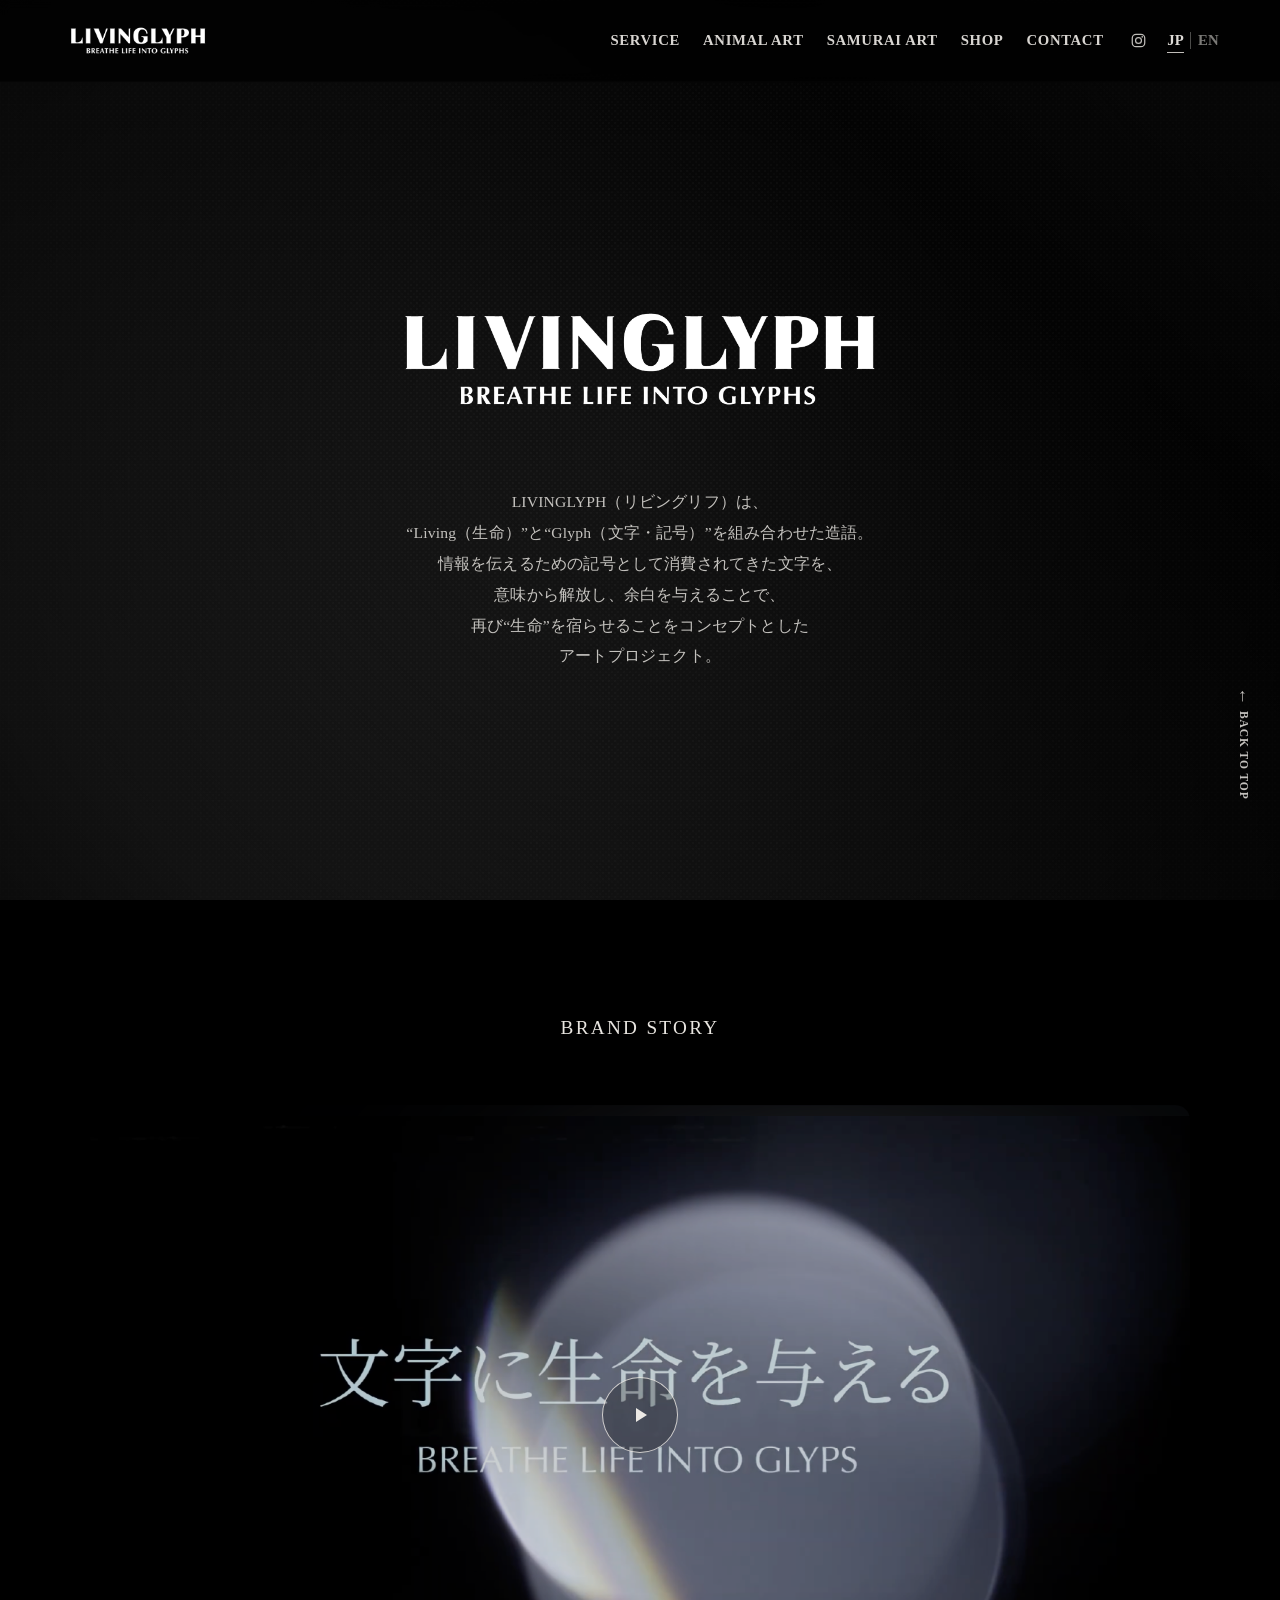
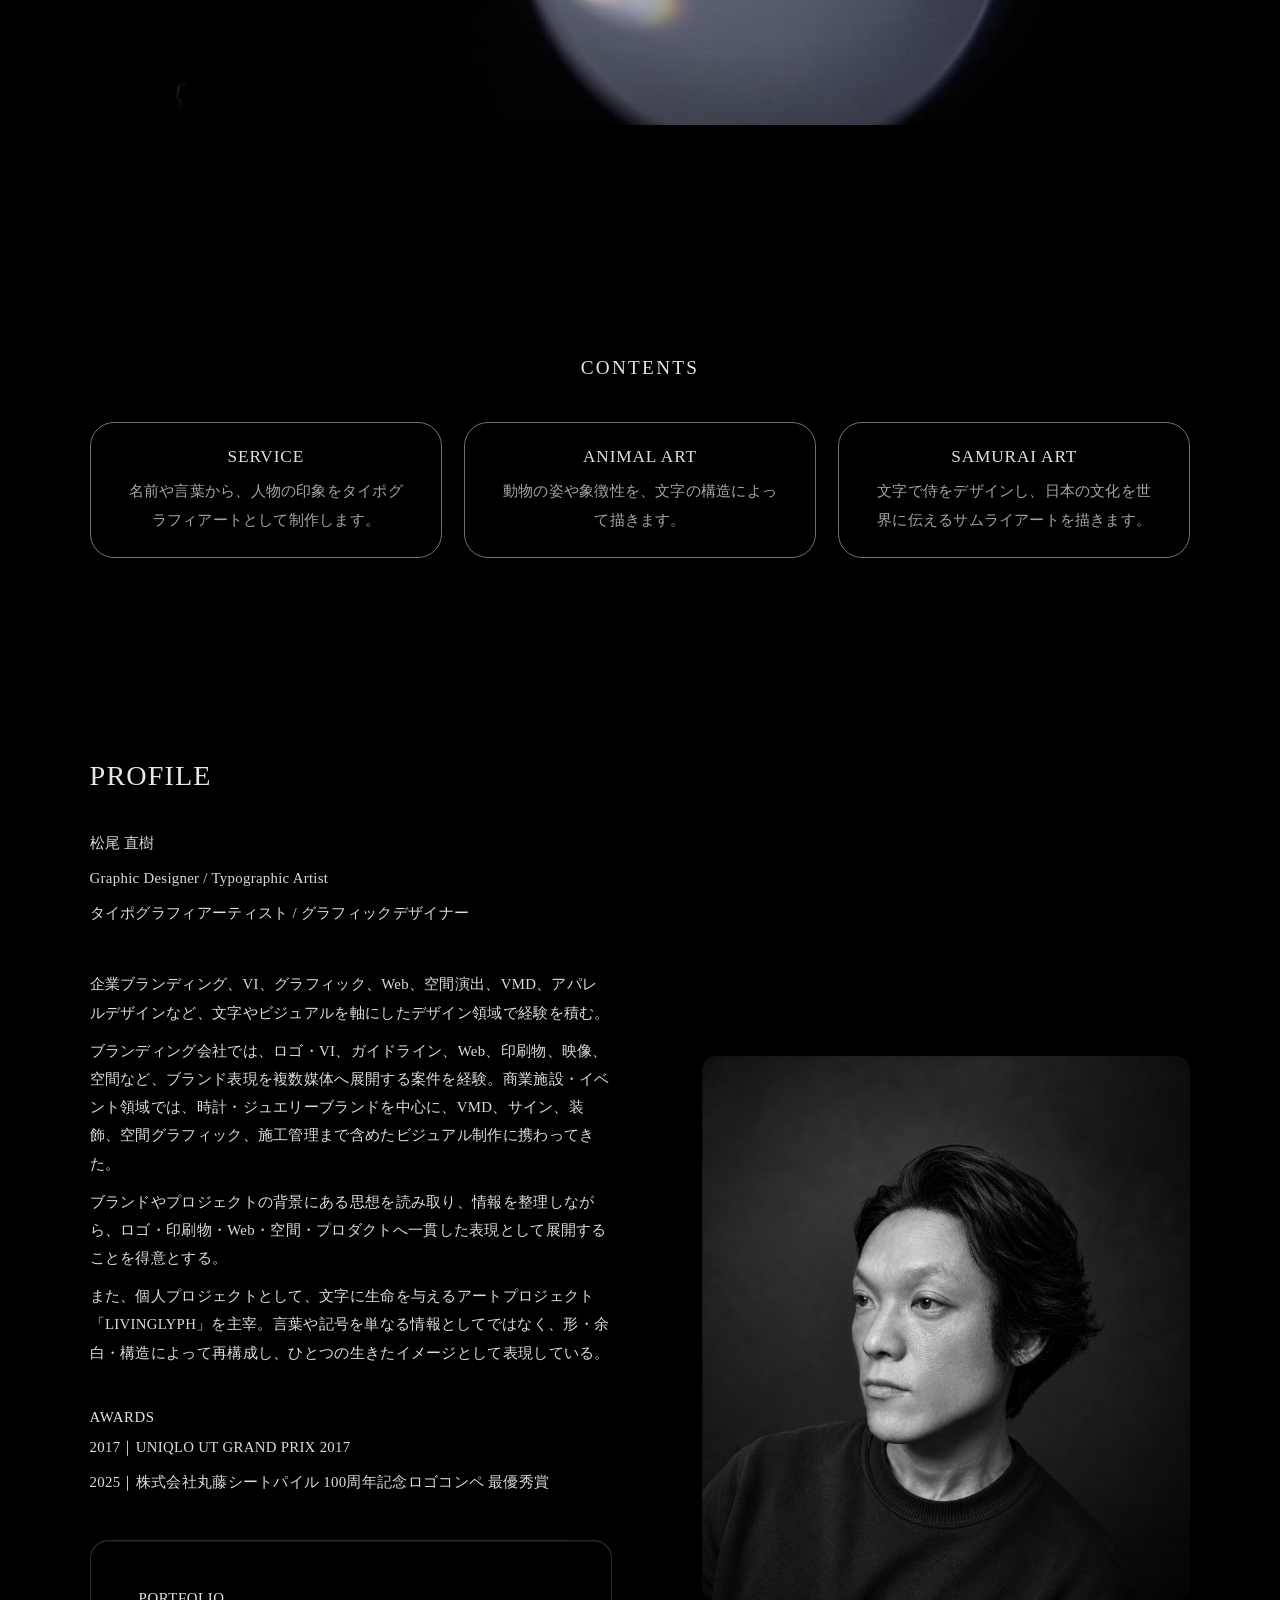
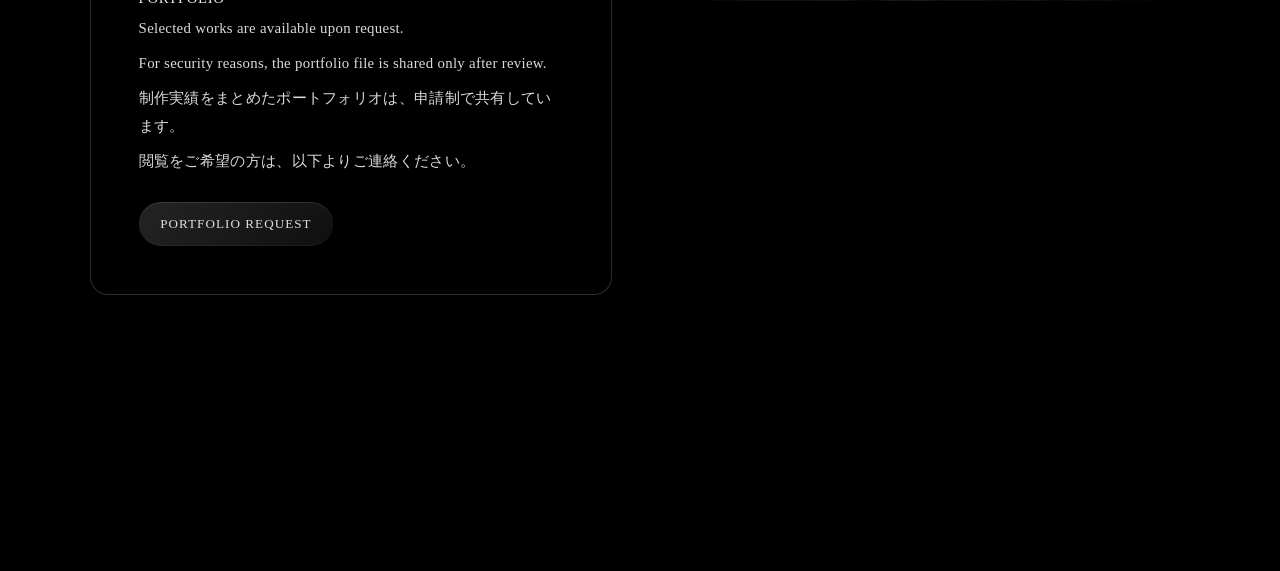
==== index.html @ a87cb182 "Align top contents button styling" ====
<!doctype html>
<html lang="ja">
  <head>
    <meta charset="utf-8" />
    <meta name="viewport" content="width=device-width, initial-scale=1" />
    <meta
      name="description"
      content="LIVINGLYPHは、文字に再び生命を宿らせることをコンセプトにしたアートプロジェクトです。"
    />
    <link rel="canonical" href="https://www.livinglyph.com/" />
    <meta property="og:site_name" content="LIVINGLYPH" />
    <meta property="og:title" content="LIVINGLYPH" />
    <meta
      property="og:description"
      content="文字に生命を宿すアートプロジェクト、LIVINGLYPHの公式サイト。"
    />
    <meta property="og:type" content="website" />
    <meta property="og:url" content="https://www.livinglyph.com/" />
    <meta property="og:image" content="https://www.livinglyph.com/assets/images/livinglyph-logo.png" />
    <meta name="twitter:card" content="summary_large_image" />
    <title>LIVINGLYPH</title>
    <link rel="preconnect" href="https://fonts.googleapis.com" />
    <link rel="preconnect" href="https://fonts.gstatic.com" crossorigin />
    <link
      href="https://fonts.googleapis.com/css2?family=Cormorant+Garamond:wght@400;500;600&family=DM+Sans:wght@400;500;700;800&family=EB+Garamond:wght@400;500;600&display=swap"
      rel="stylesheet"
    />
    <link rel="preload" href="./assets/video/livinglyph.mp4" as="video" type="video/mp4" />
    <link rel="icon" href="assets/images/livinglyph-logo.png" type="image/png" />
    <link rel="stylesheet" href="assets/css/styles.css?v=20260529topbuttons2" />
  </head>
  <body class="home-page top-page">
    <div class="site-noise" aria-hidden="true"></div>

    <header class="site-header" data-header>
      <a class="header-logo" href="#top" aria-label="LIVINGLYPH top">
        <img src="assets/images/livinglyph-logo.png" alt="LIVINGLYPH" />
      </a>
      <button
        class="menu-toggle"
        type="button"
        aria-label="Open navigation menu"
        aria-controls="site-nav"
        aria-expanded="false"
        data-menu-toggle
      >
        <span class="menu-line" aria-hidden="true"></span>
        <span class="menu-line" aria-hidden="true"></span>
        <span class="menu-close-text" aria-hidden="true">CLOSE</span>
      </button>
      <nav class="site-nav" id="site-nav" aria-label="Primary navigation" data-site-nav>
        <a href="/service/">
          <span class="nav-title" data-i18n="navWorks">SERVICE</span>
          <span class="nav-caption" data-i18n="navWorksCaption">サービス</span>
        </a>
        <a href="/animal-art">
          <span class="nav-title" data-i18n="navAnimal">ANIMAL ART</span>
          <span class="nav-caption" data-i18n="navAnimalCaption">動物アート</span>
        </a>
        <a href="/samurai-art">
          <span class="nav-title" data-i18n="navSamurai">SAMURAI ART</span>
          <span class="nav-caption" data-i18n="navSamuraiCaption">侍アート</span>
        </a>
        <a href="https://livinglyph.official.ec/" target="_blank" rel="noopener noreferrer" data-menu-symbol="arrow">
          <span class="nav-title" data-i18n="navShop">SHOP</span>
          <span class="nav-caption" data-i18n="navShopCaption">オンラインストア</span>
        </a>
        <a href="contact/">
          <span class="nav-title" data-i18n="navContact">CONTACT</span>
          <span class="nav-caption" data-i18n="navContactCaption">お問い合わせ</span>
        </a>
        <div class="mobile-menu-footer">
          <a
            class="instagram-link"
            href="https://www.instagram.com/livinglyph.art"
            target="_blank"
            rel="noopener noreferrer"
            aria-label="Instagram"
          >
            <img class="instagram-icon" src="assets/icons/instagram.svg" alt="" aria-hidden="true" />
          </a>
          <div class="menu-language" aria-label="Language selector">
            <button class="is-current" type="button" aria-pressed="true" data-lang-option="ja">JP</button>
            <span class="language-separator" aria-hidden="true"></span>
            <button type="button" aria-pressed="false" data-lang-option="en">EN</button>
          </div>
        </div>
      </nav>
    </header>

    <div class="top-fixed-bg" aria-hidden="true">
      <video class="top-fixed-bg-video" autoplay muted loop playsinline preload="auto" data-hero-video>
        <source src="./assets/video/livinglyph.mp4" type="video/mp4" />
      </video>
      <div class="top-fixed-bg-overlay"></div>
    </div>

    <main id="top">
      <div class="top-story-scene">
        <section class="opening top-brand-hero" aria-label="LIVINGLYPH brand concept">
          <div class="story-intro top-brand-hero__inner reveal">
            <img class="top-brand-logo" src="assets/images/livinglyph-logo.png" alt="LIVINGLYPH" />
            <p data-i18n-html="storyIntro">
              LIVINGLYPH（リビングリフ）は、<br />
              “Living（生命）”と“Glyph（文字・記号）”を組み合わせた造語。<br />
              情報を伝えるための記号として消費されてきた文字を、<br />
              意味から解放し、余白を与えることで、<br />
              再び“生命”を宿らせることをコンセプトとした<br />
              アートプロジェクト。
            </p>
          </div>
          <h1 class="sr-only">LIVINGLYPH</h1>
        </section>

        <section class="brand-story" id="brand-story">
          <h2 class="brand-story-heading reveal">BRAND STORY</h2>
          <a
            class="brand-story-link reveal delay-1"
            href="https://youtu.be/7xU5bny5P4A?si=e6SElSvP94b4GXyd"
            target="_blank"
            rel="noopener noreferrer"
            aria-label="BRAND STORYをYouTubeで見る"
          >
            <img class="brand-story-thumb" src="assets/images/promotion@2x.png" alt="LIVINGLYPH brand story thumbnail" loading="lazy" />
            <span class="brand-story-play" aria-hidden="true">
              <span class="brand-story-play-icon"></span>
            </span>
          </a>
        </section>
      </div>

      <section class="top-actions" aria-labelledby="top-actions-title">
        <div class="top-actions__inner reveal">
          <div class="top-actions__heading">
            <h2 id="top-actions-title">CONTENTS</h2>
          </div>
          <div class="top-actions__grid">
            <a class="top-actions__card" href="/service/">
              <h3>SERVICE</h3>
              <p>名前や言葉から、人物の印象をタイポグラフィアートとして制作します。</p>
            </a>
            <a class="top-actions__card" href="/animal-art/">
              <h3>ANIMAL ART</h3>
              <p>動物の姿や象徴性を、文字の構造によって描きます。</p>
            </a>
            <a class="top-actions__card" href="/samurai-art/">
              <h3>SAMURAI ART</h3>
              <p>文字で侍をデザインし、日本の文化を世界に伝えるサムライアートを描きます。</p>
            </a>
          </div>
        </div>
      </section>

      <section class="profile-section" aria-labelledby="profile-title">
        <div class="profile-inner reveal">
          <div class="profile-copy">
            <h2 id="profile-title">PROFILE</h2>
            <div class="profile-name">
              <p>松尾 直樹</p>
              <p>Graphic Designer / Typographic Artist</p>
              <p>タイポグラフィアーティスト / グラフィックデザイナー</p>
            </div>
            <div class="profile-body">
              <p>企業ブランディング、VI、グラフィック、Web、空間演出、VMD、アパレルデザインなど、文字やビジュアルを軸にしたデザイン領域で経験を積む。</p>
              <p>ブランディング会社では、ロゴ・VI、ガイドライン、Web、印刷物、映像、空間など、ブランド表現を複数媒体へ展開する案件を経験。商業施設・イベント領域では、時計・ジュエリーブランドを中心に、VMD、サイン、装飾、空間グラフィック、施工管理まで含めたビジュアル制作に携わってきた。</p>
              <p>ブランドやプロジェクトの背景にある思想を読み取り、情報を整理しながら、ロゴ・印刷物・Web・空間・プロダクトへ一貫した表現として展開することを得意とする。</p>
              <p>また、個人プロジェクトとして、文字に生命を与えるアートプロジェクト「LIVINGLYPH」を主宰。言葉や記号を単なる情報としてではなく、形・余白・構造によって再構成し、ひとつの生きたイメージとして表現している。</p>
            </div>
            <div class="profile-awards">
              <h3>AWARDS</h3>
              <p>2017｜UNIQLO UT GRAND PRIX 2017</p>
              <p>2025｜株式会社丸藤シートパイル 100周年記念ロゴコンペ 最優秀賞</p>
            </div>
            <div class="profile-portfolio">
              <h3>PORTFOLIO</h3>
              <p>Selected works are available upon request.</p>
              <p>For security reasons, the portfolio file is shared only after review.</p>
              <p>制作実績をまとめたポートフォリオは、申請制で共有しています。</p>
              <p>閲覧をご希望の方は、以下よりご連絡ください。</p>
              <a class="profile-portfolio-button" href="/contact/">PORTFOLIO REQUEST</a>
            </div>
          </div>
          <figure class="profile-portrait profile-image-wrap">
            <img src="assets/images/profile@2x.png" alt="松尾直樹プロフィール写真" loading="lazy" />
          </figure>
        </div>
      </section>

    </main>

    <footer class="site-footer reveal">
      <p data-i18n="footerCopy">© 2026 LIVINGLYPH. All Rights Reserved.</p>
    </footer>

    <script src="assets/js/app.js?v=20260529topvideo2" defer></script>
  </body>
</html>
---- assets/css/styles.css ----
:root {
  --black: #000;
  --white: #f6f3ee;
  --soft: rgba(246, 243, 238, 0.72);
  --muted: rgba(246, 243, 238, 0.48);
  --faint: rgba(246, 243, 238, 0.12);
  --glass-bg: rgba(246, 243, 238, 0.1);
  --glass-bg-hover: rgba(246, 243, 238, 0.16);
  --process-label-width: 17.4rem;
  --ease: cubic-bezier(0.19, 1, 0.22, 1);
  --a1-mincho: "A1明朝 M JIS2004 AP", "A1明朝 R JIS2004 AP", "A1明朝", "秀英明朝 L JIS2004",
    "Hiragino Mincho ProN", "Yu Mincho", "YuMincho", serif;
  --sans: var(--a1-mincho);
  --serif: var(--a1-mincho);
  --latin-serif: var(--a1-mincho);
}

* {
  box-sizing: border-box;
}

html {
  background: var(--black);
  color: var(--white);
  overflow-x: hidden;
  scroll-behavior: smooth;
}

body {
  position: relative;
  isolation: isolate;
  min-width: 320px;
  margin: 0;
  overflow-x: hidden;
  background: var(--black);
  color: var(--white);
  font-family: var(--sans);
  letter-spacing: 0;
  text-rendering: optimizeLegibility;
  -webkit-font-smoothing: antialiased;
}

body::before {
  position: fixed;
  inset: 0;
  z-index: 0;
  pointer-events: none;
  content: "";
  opacity: 1;
  background:
    linear-gradient(
      45deg,
      #000000,
      #141414,
      #3a3a3a,
      #080808,
      #444444,
      #1a1a1a,
      #000000
    );
  background-size: 400% 400%;
  animation: livinglyphGradientShift 12s ease infinite;
}

body:has(.works-page)::before {
  opacity: 0.9;
}

@media (max-width: 768px) {
  body::before {
    opacity: 0.95;
  }

  body:has(.works-page)::before {
    opacity: 0.8;
  }
}

body.is-menu-open {
  overflow: hidden;
}

img {
  display: block;
  max-width: 100%;
}

a {
  color: inherit;
  text-decoration: none;
}

.sr-only {
  position: absolute;
  width: 1px;
  height: 1px;
  padding: 0;
  overflow: hidden;
  clip: rect(0, 0, 0, 0);
  white-space: nowrap;
  border: 0;
}

#brand-story,
#process,
#gallery {
  scroll-margin-top: 6.5rem;
}

::selection {
  background: rgba(255, 255, 255, 0.18);
}

.site-noise {
  position: fixed;
  inset: 0;
  z-index: 30;
  pointer-events: none;
  opacity: 0.005;
  background-image:
    linear-gradient(rgba(255, 255, 255, 0.006) 1px, transparent 1px),
    linear-gradient(90deg, rgba(255, 255, 255, 0.005) 1px, transparent 1px);
  background-size: 8px 8px;
  mix-blend-mode: screen;
}

main,
.site-header,
.site-footer,
.subpage-main,
.works-page,
.animal-art-page,
.samurai-page {
  position: relative;
  z-index: 1;
}

body:has(.works-page) .site-noise,
body:has(.contact-section) .site-noise,
body:has(.policy-section) .site-noise,
body:has(.samurai-page) .site-noise {
  opacity: 0;
}

body:has(.animal-art-page) .site-noise {
  opacity: 0.006;
}

body:has(.animal-art-page) .site-header {
  border-bottom: 0;
  box-shadow: none;
}

.site-header {
  position: fixed;
  top: 0;
  left: 0;
  right: 0;
  z-index: 50;
  display: grid;
  grid-template-columns: minmax(9rem, 14rem) 1fr;
  align-items: center;
  gap: 2rem;
  min-height: clamp(4.8rem, 6vw, 6.2rem);
  padding: 1.1rem clamp(1.4rem, 4.8vw, 5.2rem);
  background: rgba(0, 0, 0, 0.74);
  border-bottom: 1px solid rgba(255, 255, 255, 0.012);
  -webkit-backdrop-filter: blur(6px);
  backdrop-filter: blur(6px);
  transition:
    min-height 440ms var(--ease),
    background-color 440ms var(--ease);
}

.site-header.is-scrolled {
  min-height: 4.25rem;
  background: rgba(0, 0, 0, 0.88);
}

.header-logo {
  width: clamp(7.5rem, 12vw, 12rem);
}

.header-logo img {
  width: 100%;
  height: auto;
}

.site-nav {
  display: flex;
  flex-wrap: wrap;
  align-items: center;
  justify-content: flex-end;
  gap: clamp(0.85rem, 1.8vw, 2.4rem);
  color: rgba(246, 243, 238, 0.88);
  font-size: clamp(0.68rem, 1.15vw, 0.93rem);
  font-weight: 700;
  letter-spacing: 0.045em;
  line-height: 1;
}

.site-nav a {
  position: relative;
  display: inline-flex;
  align-items: center;
  padding-block: 0.45rem;
}

.site-nav .instagram-link {
  justify-content: center;
  width: 1.42rem;
  height: 1.42rem;
  padding: 0;
  color: rgba(246, 243, 238, 0.72);
  opacity: 0.86;
  transform: translate3d(0, 0, 0);
  transition:
    color 360ms var(--ease),
    opacity 360ms var(--ease),
    transform 360ms var(--ease);
}

.site-nav .instagram-icon {
  width: 1.06rem;
  height: 1.06rem;
  opacity: 0.9;
}

.site-nav .instagram-link::after {
  display: none;
}

.site-nav .instagram-link:hover,
.site-nav .instagram-link:focus-visible {
  color: rgba(246, 243, 238, 0.96);
  opacity: 1;
  transform: translate3d(0, -1px, 0);
}

.mobile-menu-footer {
  display: inline-flex;
  align-items: center;
  gap: clamp(0.8rem, 1.4vw, 1.35rem);
}

.nav-caption {
  display: none;
}

.menu-language {
  display: inline-flex;
  align-items: center;
  gap: 0.42rem;
  color: rgba(246, 243, 238, 0.5);
  font-family: var(--sans);
  font-size: clamp(0.68rem, 1.15vw, 0.93rem);
  font-weight: 800;
  letter-spacing: 0.035em;
  line-height: 1;
}

.menu-language button {
  padding: 0;
  border: 0;
  background: transparent;
  color: inherit;
  font: inherit;
  cursor: pointer;
}

.menu-language .is-current {
  position: relative;
  color: rgba(246, 243, 238, 0.9);
}

.menu-language .is-current::after {
  position: absolute;
  left: 0;
  right: 0;
  bottom: -0.32rem;
  height: 1px;
  content: "";
  background: rgba(246, 243, 238, 0.78);
}

.language-separator {
  width: 1px;
  height: 1.1rem;
  background: rgba(246, 243, 238, 0.3);
}

.back-to-top {
  position: fixed;
  right: clamp(1rem, 2.2vw, 1.5rem);
  bottom: clamp(4.5rem, 8vw, 5.5rem);
  z-index: 40;
  display: inline-flex;
  flex-direction: column;
  align-items: center;
  gap: 0.42rem;
  padding: 0.78rem 0.46rem;
  border: none;
  background: transparent;
  box-shadow: none;
  color: rgba(246, 243, 238, 0.9);
  font-family: var(--sans);
  font-size: 0.72rem;
  font-weight: 700;
  line-height: 1;
  letter-spacing: 0.08em;
  cursor: pointer;
  opacity: 0.88;
  visibility: visible;
  pointer-events: auto;
  transition:
    opacity 240ms var(--ease),
    visibility 240ms var(--ease),
    background-color 240ms var(--ease),
    color 240ms var(--ease);
}

.back-to-top__arrow {
  font-size: 1.1rem;
  line-height: 1;
}

.back-to-top__text {
  writing-mode: vertical-rl;
}

.back-to-top:hover,
.back-to-top:focus-visible {
  background: transparent;
  color: #fff;
  opacity: 1;
  outline: 0;
}

body.is-scrolling .back-to-top,
body.is-menu-open .back-to-top {
  opacity: 0;
  visibility: hidden;
  pointer-events: none;
}

.site-nav a::after {
  position: absolute;
  left: 0;
  bottom: 0;
  width: 100%;
  height: 1px;
  content: "";
  background: currentColor;
  transform: scaleX(0);
  transform-origin: right;
  transition: transform 460ms var(--ease);
}

.site-nav a:hover::after,
.site-nav a:focus-visible::after {
  transform: scaleX(1);
  transform-origin: left;
}

.menu-toggle {
  display: none;
}

.opening {
  position: relative;
  display: grid;
  min-height: 100svh;
  place-items: center;
  overflow: hidden;
  isolation: isolate;
  padding: clamp(6.8rem, 10vw, 9rem) clamp(1.25rem, 4vw, 4rem) clamp(3rem, 6vw, 5rem);
  background: transparent;
}

.hero-video {
  position: absolute;
  inset: 0;
  z-index: -3;
  width: 100%;
  height: 100%;
  overflow: hidden;

  display: grid;
  place-items: center;

  background: transparent;
}

.hero-video video {
  width: 100%;
  height: 100%;

  object-fit: cover;
  object-position: center bottom;
  opacity: 0;

  display: block;
  transition: opacity 900ms var(--ease);
}

.hero-video.is-loaded video {
  opacity: 1;
}

.top-fixed-bg {
  position: fixed;
  inset: 0;
  z-index: 0;
  overflow: hidden;
  pointer-events: none;
  visibility: visible;
  opacity: 0.88;
  background: transparent;
  transition:
    opacity 450ms var(--ease),
    visibility 450ms var(--ease);
}

.top-fixed-bg-video {
  width: 100%;
  height: 100%;
  object-fit: cover;
  object-position: center bottom;
  opacity: 0;
  transition: opacity 900ms var(--ease);
}

.top-fixed-bg.is-loaded .top-fixed-bg-video {
  opacity: 0.24;
}

.top-fixed-bg-overlay {
  position: absolute;
  inset: 0;
  pointer-events: none;
  background-color: rgba(0, 0, 0, 0.34);
  background-image:
    radial-gradient(circle at center, rgba(0, 0, 0, 0.12), rgba(0, 0, 0, 0.82)),
    radial-gradient(rgba(255, 255, 255, 0.045) 20%, transparent 22%),
    radial-gradient(rgba(255, 255, 255, 0.032) 20%, transparent 22%);
  background-position:
    center,
    0 0,
    3px 3px;
  background-size:
    auto,
    6px 6px,
    6px 6px;
}

main#top {
  position: relative;
  z-index: 1;
}

.top-story-scene {
  position: relative;
  isolation: isolate;
  background: transparent;
}

.top-brand-hero,
.brand-story {
  position: relative;
  z-index: 2;
}

.top-brand-hero {
  background: transparent;
}

.top-brand-hero__inner {
  z-index: 2;
  text-align: center;
}

.top-brand-hero .top-brand-logo {
  width: clamp(26.25rem, 42vw, 47.5rem);
  max-width: 86vw;
}

.top-brand-hero__inner p {
  max-width: min(100%, 42.5rem);
  margin: 0 auto;
  text-align: center;
}

.brand-story {
  display: grid;
  gap: clamp(3rem, 5vw, 4.5rem);
  place-items: center;
  padding: clamp(5.8rem, 9vw, 8rem) clamp(1.4rem, 7vw, 7rem) clamp(6rem, 10vw, 8.75rem);
  background: transparent;
  text-align: center;
}

.brand-story-heading {
  margin: 0;
  color: rgba(246, 243, 238, 0.94);
  font-family: var(--latin-serif);
  font-size: clamp(1.05rem, 1.5vw, 1.32rem);
  font-weight: 500;
  line-height: 1.35;
  letter-spacing: 0.12em;
}

.brand-story-link {
  position: relative;
  display: block;
  width: min(100%, 70rem);
  margin-inline: auto;
  overflow: hidden;
  color: var(--white);
}

.brand-story-thumb {
  width: 100%;
  opacity: 0.82;
  transition:
    opacity 420ms var(--ease),
    transform 900ms var(--ease);
}

.brand-story-play {
  position: absolute;
  inset: 0;
  display: grid;
  place-items: center;
  align-content: center;
  gap: 1rem;
  pointer-events: none;
}

.brand-story-play-icon {
  position: relative;
  display: grid;
  width: clamp(3.8rem, 6vw, 4.8rem);
  aspect-ratio: 1;
  place-items: center;
  border: 1px solid rgba(246, 243, 238, 0.78);
  border-radius: 50%;
  background: rgba(0, 0, 0, 0.24);
  transition:
    border-color 360ms var(--ease),
    background-color 360ms var(--ease),
    transform 360ms var(--ease);
}

.brand-story-play-icon::before {
  width: 0;
  height: 0;
  margin-left: 0.22rem;
  border-top: 0.48rem solid transparent;
  border-bottom: 0.48rem solid transparent;
  border-left: 0.72rem solid rgba(246, 243, 238, 0.94);
  content: "";
}

.brand-story-link:hover,
.brand-story-link:focus-visible {
  outline: 0;
}

.brand-story-link:hover .brand-story-thumb,
.brand-story-link:focus-visible .brand-story-thumb {
  opacity: 0.95;
  transform: scale(1.012);
}

.brand-story-link:hover .brand-story-play-icon,
.brand-story-link:focus-visible .brand-story-play-icon {
  border-color: rgba(246, 243, 238, 0.95);
  background: rgba(255, 255, 255, 0.08);
  transform: scale(1.04);
}

.top-actions,
.brand-story {
  position: relative;
  z-index: 1;
  background: transparent;
}

.site-footer {
  position: relative;
  z-index: 2;
  background: transparent;
  -webkit-backdrop-filter: none;
  backdrop-filter: none;
}

.profile-section {
  position: relative;
  z-index: 2;
  background: transparent;
}

.story-intro {
  position: relative;
  z-index: 1;
  display: grid;
  justify-items: center;
  gap: clamp(2rem, 3.8vw, 3rem);
  width: min(100%, 43rem);
  overflow-wrap: anywhere;
}

.story-intro img {
  justify-self: center;
  width: min(36vw, 20rem);
}

.story-intro p {
  max-width: min(100%, 40rem);
  margin: 0;
  color: rgba(246, 243, 238, 0.78);
  font-family: var(--serif);
  font-size: clamp(0.95rem, 1.22vw, 1.12rem);
  font-weight: 500;
  line-height: 1.98;
  letter-spacing: 0.012em;
}

.top-actions {
  position: relative;
  overflow: hidden;
  padding: clamp(4.8rem, 8vw, 7.2rem) clamp(1.4rem, 7vw, 7rem);
  background: transparent;
}

.top-actions__inner {
  display: grid;
  gap: clamp(1.8rem, 3.2vw, 2.6rem);
  width: min(100%, 72rem);
  margin-inline: auto;
}

.top-actions__heading {
  display: grid;
  gap: clamp(1.5rem, 2.6vw, 2.2rem);
  width: min(100%, 50rem);
  margin-inline: auto;
  text-align: center;
}

.top-actions__heading h2 {
  margin: 0;
  color: rgba(246, 243, 238, 0.94);
  font-family: var(--latin-serif);
  font-size: clamp(1.05rem, 1.5vw, 1.32rem);
  font-weight: 500;
  line-height: 1.35;
  letter-spacing: 0.12em;
}

.top-actions__grid {
  display: grid;
  grid-template-columns: repeat(3, minmax(0, 1fr));
  gap: clamp(1rem, 1.7vw, 1.5rem);
}

.top-actions__card {
  display: grid;
  min-height: clamp(6.6rem, 8vw, 8rem);
  place-items: center;
  gap: 0.58rem;
  padding: clamp(1.15rem, 1.7vw, 1.55rem) clamp(1.5rem, 2.6vw, 2.25rem);
  border: 1px solid rgba(246, 243, 238, 0.46);
  border-radius: 1.5rem;
  background: transparent;
  box-shadow: none;
  color: inherit;
  text-align: center;
  -webkit-backdrop-filter: none;
  backdrop-filter: none;
  transition:
    background-color 360ms var(--ease),
    border-color 360ms var(--ease),
    color 360ms var(--ease),
    opacity 360ms var(--ease);
}

.top-actions__card:hover,
.top-actions__card:focus-visible {
  border-color: rgba(246, 243, 238, 0.75);
  background: rgba(255, 255, 255, 0.045);
  opacity: 1;
  outline: 0;
}

.top-actions__card h3 {
  margin: 0;
  color: rgba(246, 243, 238, 0.92);
  font-family: var(--latin-serif);
  font-size: clamp(1.08rem, 1.35vw, 1.24rem);
  font-weight: 500;
  line-height: 1.35;
  letter-spacing: 0.05em;
}

.top-actions__card p {
  max-width: 26rem;
  margin: 0;
  color: rgba(246, 243, 238, 0.68);
  font-family: var(--serif);
  font-size: clamp(0.92rem, 1.08vw, 1rem);
  font-weight: 500;
  line-height: 1.95;
  letter-spacing: 0.015em;
}

.manifesto {
  position: relative;
  display: grid;
  justify-items: center;
  overflow: hidden;
  padding: clamp(4.8rem, 8.2vw, 7.4rem) clamp(1.4rem, 7vw, 7rem) clamp(4.6rem, 7.8vw, 7rem);
  background: transparent;
  -webkit-backdrop-filter: none;
  backdrop-filter: none;
  text-align: left;
}

.manifesto::before,
.process::before,
.gallery::before {
  position: absolute;
  inset: 0;
  z-index: -1;
  content: "";
  background:
    linear-gradient(rgba(255, 255, 255, 0.004) 1px, transparent 1px),
    linear-gradient(90deg, rgba(255, 255, 255, 0.004) 1px, transparent 1px);
  background-size: 10px 10px;
}

.site-footer::before {
  position: absolute;
  inset: 0;
  z-index: -1;
  content: "";
  background: transparent;
}

.manifesto-body {
  position: relative;
  z-index: 1;
  display: grid;
  grid-template-columns: minmax(0, 1fr) minmax(13rem, 0.52fr);
  align-items: center;
  gap: clamp(3rem, 8vw, 8.2rem);
  width: min(100%, 64rem);
}

.manifesto-copy {
  display: grid;
  justify-items: start;
  gap: clamp(0.56rem, 0.9vw, 0.82rem);
  width: min(100%, 39rem);
  color: rgba(246, 243, 238, 0.84);
  font-family: var(--serif);
  font-size: clamp(0.92rem, 1.1vw, 1.03rem);
  font-weight: 500;
  line-height: 1.86;
  letter-spacing: 0.01em;
  overflow-wrap: anywhere;
}

.manifesto-heading {
  display: grid;
  justify-items: start;
  gap: clamp(0.42rem, 0.8vw, 0.7rem);
  margin-bottom: clamp(1.2rem, 2.2vw, 2rem);
}

.manifesto-heading h2 {
  margin: 0;
  color: rgba(246, 243, 238, 0.94);
  font-family: var(--serif);
  font-size: clamp(2.1rem, 3.4vw, 3.4rem);
  font-weight: 400;
  line-height: 1.2;
}

.manifesto-heading p {
  margin: 0;
  color: rgba(246, 243, 238, 0.86);
  font-family: var(--latin-serif);
  font-size: clamp(0.96rem, 1.32vw, 1.2rem);
  font-weight: 300;
  line-height: 1.2;
  letter-spacing: 0.045em;
}

.manifesto-copy p {
  margin: 0;
}

.manifesto-visual {
  display: grid;
  justify-self: center;
  width: min(27vw, 18.5rem);
  min-width: 13.5rem;
  margin: 0;
  overflow: hidden;
  transition:
    opacity 1050ms var(--ease),
    transform 1050ms var(--ease);
  will-change: opacity, transform;
}

.manifesto-visual.reveal {
  opacity: 1;
  transform: translate3d(0, 1.4rem, 0);
}

.manifesto-visual.reveal.is-visible {
  opacity: 1;
  transform: translate3d(0, 0, 0);
  will-change: auto;
}

.manifesto-visual img {
  display: block;
  width: auto;
  max-width: 100%;
  height: auto;
  max-height: min(78svh, 52rem);
  object-fit: contain;
  opacity: 0.9;
  transform: scale(1.08);
  transform-origin: 50% 50%;
  transition: transform 1600ms var(--ease);
}

.manifesto-visual.reveal.is-visible img {
  transform: scale(1);
}

.profile-section {
  position: relative;
  overflow: hidden;
  padding: clamp(5rem, 8vw, 7.6rem) clamp(1.4rem, 7vw, 7rem) clamp(5.4rem, 8.6vw, 8rem);
  background: transparent;
}

.profile-inner {
  display: grid;
  grid-template-columns: minmax(0, 0.92fr) minmax(18rem, 0.86fr);
  gap: clamp(3rem, 7vw, 7.2rem);
  align-items: center;
  width: min(100%, 74rem);
  margin-inline: auto;
}

.profile-copy {
  color: rgba(246, 243, 238, 0.9);
  font-family: var(--serif);
}

.profile-copy h2 {
  margin: 0 0 clamp(1.8rem, 3vw, 2.6rem);
  color: rgba(246, 243, 238, 0.95);
  font-family: var(--latin-serif);
  font-size: clamp(1.45rem, 2.2vw, 2rem);
  font-weight: 500;
  line-height: 1;
  letter-spacing: 0.04em;
}

.profile-name,
.profile-body,
.profile-awards,
.profile-portfolio {
  display: grid;
  gap: 0.42rem;
}

.profile-body {
  margin-top: clamp(2rem, 3.4vw, 2.8rem);
  gap: 0.62rem;
}

.profile-awards {
  margin-top: clamp(2rem, 3.2vw, 2.7rem);
}

.profile-portfolio {
  margin-top: clamp(2.2rem, 3.4vw, 3rem);
}

.profile-copy p,
.profile-awards h3,
.profile-portfolio h3 {
  margin: 0;
  font-size: clamp(0.92rem, 1.16vw, 1.04rem);
  font-weight: 500;
  line-height: 1.9;
  letter-spacing: 0.02em;
}

.profile-awards h3,
.profile-portfolio h3 {
  color: rgba(246, 243, 238, 0.94);
  font-family: var(--latin-serif);
  line-height: 1.25;
  letter-spacing: 0.04em;
}

.profile-portfolio-button {
  display: inline-flex;
  width: fit-content;
  min-height: 2.75rem;
  align-items: center;
  justify-content: center;
  margin-top: clamp(0.85rem, 1.6vw, 1.25rem);
  padding: 0.72rem 1.35rem;
  border: 1px solid rgba(246, 243, 238, 0.42);
  background: transparent;
  color: rgba(246, 243, 238, 0.9);
  font-family: var(--latin-serif);
  font-size: clamp(0.82rem, 0.98vw, 0.92rem);
  line-height: 1.3;
  letter-spacing: 0.08em;
  transition:
    background-color 360ms var(--ease),
    border-color 360ms var(--ease),
    color 360ms var(--ease);
}

.profile-portfolio-button:hover,
.profile-portfolio-button:focus-visible {
  border-color: rgba(246, 243, 238, 0.72);
  background: rgba(255, 255, 255, 0.08);
  color: #fff;
  outline: 0;
}

.profile-portrait {
  margin: 0;
}

.profile-image-wrap {
  opacity: 0;
  transform: translate3d(3rem, 0, 0);
  transition:
    opacity 980ms var(--ease),
    transform 1180ms var(--ease);
  will-change: opacity, transform;
}

.profile-image-wrap.is-visible {
  opacity: 1;
  transform: translate3d(0, 0, 0);
  will-change: auto;
}

.profile-portrait img {
  width: 100%;
  border-radius: 8px;
  box-shadow: 0 2.8rem 7rem rgba(0, 0, 0, 0.52);
}

.process {
  position: relative;
  overflow: hidden;
  padding: clamp(3.8rem, 6.6vw, 5.8rem) clamp(1.4rem, 6vw, 6rem) clamp(4rem, 6.4vw, 5.8rem);
  background: transparent;
  -webkit-backdrop-filter: none;
  backdrop-filter: none;
}

.process-title {
  position: relative;
  z-index: 1;
  display: grid;
  justify-items: center;
  gap: clamp(0.5rem, 0.85vw, 0.78rem);
  margin: 0 auto clamp(3.2rem, 5.6vw, 5.1rem);
  text-align: center;
}

.process-title p,
.process-title h2 {
  margin: 0;
  color: rgba(246, 243, 238, 0.88);
  font-family: var(--serif);
  font-weight: 500;
  line-height: 1.18;
  letter-spacing: 0.045em;
}

.process-heading-en {
  font-size: clamp(1rem, 1.55vw, 1.35rem);
}

.process-title h2 {
  font-size: clamp(1.28rem, 2.2vw, 2rem);
}

.process-note {
  margin-top: clamp(0.1rem, 0.35vw, 0.28rem);
  color: rgba(246, 243, 238, 0.66);
  font-size: clamp(0.82rem, 1.05vw, 1.02rem);
  letter-spacing: 0.025em;
}

.process-flow {
  position: relative;
  z-index: 1;
  display: grid;
  grid-template-columns:
    minmax(0, var(--process-label-width)) clamp(4.2rem, 7.2vw, 7.6rem)
    minmax(0, var(--process-label-width)) clamp(4.2rem, 7.2vw, 7.6rem)
    minmax(0, var(--process-label-width));
  align-items: start;
  justify-content: center;
  width: min(100%, 82rem);
  margin: 0 auto;
}

.process-diagram.reveal {
  opacity: 0;
  filter: blur(8px);
  transform: scale(0.92);
  transform-origin: 50% 50%;
  transition:
    opacity 1250ms var(--ease),
    filter 1250ms var(--ease),
    transform 1250ms var(--ease);
  will-change: opacity, filter, transform;
}

.process-diagram.reveal.is-visible {
  opacity: 1;
  filter: blur(0);
  transform: scale(1);
  will-change: auto;
}

.process-step {
  position: relative;
  display: grid;
  justify-items: center;
  min-width: 0;
}

.process-heading {
  display: grid;
  justify-items: center;
  gap: clamp(0.85rem, 1.4vw, 1.15rem);
  width: var(--process-label-width);
  max-width: 100%;
}

.step-kicker {
  display: inline-flex;
  align-items: baseline;
  gap: 0.42rem;
  margin: 0;
  color: rgba(246, 243, 238, 0.94);
  font-family: var(--sans);
  line-height: 1;
  letter-spacing: 0.04em;
}

.step-kicker span {
  font-size: clamp(0.8rem, 1.2vw, 1.05rem);
  font-weight: 400;
}

.step-kicker strong {
  font-size: clamp(2.7rem, 5vw, 4.45rem);
  font-weight: 800;
  letter-spacing: 0;
}

.process-label {
  display: flex;
  align-items: center;
  justify-content: center;
  width: var(--process-label-width);
  max-width: 100%;
  min-height: clamp(3.05rem, 4.6vw, 3.8rem);
  margin: 0;
  padding: 0.82rem clamp(1rem, 2vw, 1.55rem);
  border: 1px solid rgba(246, 243, 238, 0.68);
  color: rgba(246, 243, 238, 0.92);
  font-family: var(--serif);
  font-size: clamp(0.96rem, 1.35vw, 1.28rem);
  font-weight: 600;
  line-height: 1.35;
  text-align: center;
  letter-spacing: 0.035em;
}

.process-label .rise-mask {
  transform: translateY(0.015em);
}

.process-connector {
  position: relative;
  height: 2.2rem;
  margin: clamp(5rem, 7.8vw, 6.25rem) clamp(0.15rem, 0.55vw, 0.45rem) 0;
}

.process-connector::before,
.process-connector::after {
  position: absolute;
  top: 50%;
  content: "";
}

.process-connector::before {
  left: 0;
  right: 0.5rem;
  border-top: 2px dashed rgba(246, 243, 238, 0.78);
  transform: translateY(-50%);
}

.process-connector::after {
  right: 0.02rem;
  width: 0.86rem;
  height: 0.86rem;
  border-top: 2px solid rgba(246, 243, 238, 0.82);
  border-right: 2px solid rgba(246, 243, 238, 0.82);
  transform: translateY(-50%) rotate(45deg);
}

.process-visual {
  display: grid;
  justify-items: center;
  width: 100%;
  margin-top: clamp(3.2rem, 5.4vw, 4.95rem);
}

.process-source-type {
  margin: 0 0 clamp(1.25rem, 2.35vw, 2rem);
  color: rgba(246, 243, 238, 0.94);
  font-family: var(--sans);
  font-size: clamp(1rem, 1.7vw, 1.58rem);
  font-weight: 800;
  line-height: 1.46;
  text-align: center;
  letter-spacing: 0.12em;
}

.process-plus {
  display: block;
  margin-bottom: clamp(0.95rem, 1.95vw, 1.65rem);
  color: rgba(246, 243, 238, 0.55);
  font-family: var(--sans);
  font-size: clamp(2.5rem, 4vw, 3.65rem);
  font-weight: 300;
  line-height: 1;
}

.process-source img,
.process-composite img {
  width: clamp(10.5rem, 17vw, 17.4rem);
}

.process-finish img {
  width: clamp(8.3rem, 13vw, 13.9rem);
}

.process-step img {
  height: auto;
  transition:
    opacity 760ms var(--ease),
    transform 900ms var(--ease);
}

.process-step:hover img,
.process-step:focus-within img {
  transform: translate3d(0, -0.28rem, 0) scale(1.012);
}

.process-caption {
  margin: clamp(2rem, 3.8vw, 3.1rem) 0 0;
  color: rgba(246, 243, 238, 0.82);
  font-family: var(--serif);
  font-size: clamp(0.92rem, 1.18vw, 1.08rem);
  font-weight: 500;
  line-height: 1.74;
  text-align: center;
  letter-spacing: 0.045em;
}

.gallery {
  position: relative;
  display: grid;
  gap: clamp(3.4rem, 6vw, 5.4rem);
  overflow: hidden;
  padding: clamp(4.2rem, 7vw, 6.4rem) clamp(1.4rem, 6vw, 6rem) clamp(4.2rem, 7vw, 6.4rem);
}

.animal-art-page {
  padding-top: 89.88px;
}

.gallery-title {
  margin: 0;
  color: rgba(246, 243, 238, 0.86);
  font-family: var(--latin-serif);
  font-size: clamp(1.16rem, 1.75vw, 1.52rem);
  font-weight: 400;
  line-height: 1;
  text-align: center;
  letter-spacing: 0.08em;
}

.gallery-piece {
  position: relative;
  isolation: isolate;
  width: min(100%, 64rem);
  transition: opacity 760ms var(--ease);
}

.gallery-piece::after {
  position: absolute;
  inset: 0;
  z-index: 1;
  pointer-events: none;
  content: "";
  opacity: 0.075;
  background-image:
    linear-gradient(rgba(255, 255, 255, 0.026) 1px, transparent 1px),
    linear-gradient(90deg, rgba(255, 255, 255, 0.022) 1px, transparent 1px);
  background-size: 7px 7px;
  mix-blend-mode: screen;
  transition: opacity 800ms var(--ease);
}

.gallery-piece img {
  width: 100%;
  height: auto;
  transform: translate3d(0, var(--parallax-y, 0px), 0) scale(1);
  transition:
    opacity 900ms var(--ease),
    transform 1100ms var(--ease);
}

.gallery-piece:hover img,
.gallery-piece:focus-within img {
  transform: translate3d(0, calc(var(--parallax-y, 0px) - 0.55rem), 0) scale(1.018);
}

.gallery-piece:hover::after,
.gallery-piece:focus-within::after {
  opacity: 0.17;
}

.piece-left {
  justify-self: start;
  margin-left: clamp(0rem, 5vw, 5.2rem);
}

.piece-right {
  justify-self: end;
  margin-right: clamp(0rem, 5vw, 5.2rem);
}

.site-footer {
  position: relative;
  display: grid;
  min-height: clamp(7rem, 10vw, 10rem);
  place-items: center;
  padding: clamp(2.5rem, 4.2vw, 3.8rem) 1.25rem;
  overflow: hidden;
  background: transparent;
  -webkit-backdrop-filter: none;
  backdrop-filter: none;
}

.site-footer p {
  margin: 0;
  color: rgba(246, 243, 238, 0.85);
  font-family: var(--latin-serif);
  font-size: clamp(0.78rem, 1.2vw, 0.95rem);
  line-height: 1;
  letter-spacing: 0.04em;
  overflow-wrap: anywhere;
}

.samurai-page {
  --samurai-display: "Cormorant Garamond", var(--serif);
  --samurai-mono: "Space Mono", "DM Sans", monospace;
  --samurai-white: #fff;
  --samurai-mid: rgba(255, 255, 255, 0.6);
  --samurai-dim: rgba(255, 255, 255, 0.3);
  --samurai-ghost: rgba(255, 255, 255, 0.12);
  --samurai-line: rgba(255, 255, 255, 0.15);
  overflow: hidden;
  background: transparent;
  color: #fff;
}

.samurai-page * {
  letter-spacing: 0;
}

.samurai-hero {
  display: flex;
  min-height: 100svh;
  flex-direction: column;
  align-items: center;
  justify-content: center;
  padding: clamp(7.5rem, 12vw, 10rem) 1.5rem clamp(4rem, 8vw, 6rem);
  overflow: hidden;
  background: transparent;
  text-align: center;
}

.samurai-hero__image {
  width: auto;
  max-width: min(76vw, 31rem);
  max-height: min(45svh, 32rem);
  margin-bottom: clamp(2.6rem, 5vw, 4.8rem);
  object-fit: contain;
}

.samurai-hero__copy {
  display: grid;
  justify-items: center;
}

.samurai-hero__copy h1 {
  max-width: 11ch;
  margin: 0;
  color: var(--samurai-white);
  font-family: var(--samurai-display);
  font-size: clamp(3rem, 11vw, 9rem);
  font-weight: 300;
  line-height: 0.86;
  letter-spacing: -0.035em;
}

.samurai-hero__label,
.samurai-hero__note,
.samurai-kicker,
.samurai-anatomy figcaption,
.samurai-expression span,
.samurai-expression small,
.samurai-button {
  font-family: var(--samurai-mono);
  text-transform: uppercase;
}

.samurai-hero__label {
  margin: clamp(1.25rem, 2.5vw, 2rem) 0 0;
  color: var(--samurai-dim);
  font-size: 0.72rem;
  line-height: 1;
  letter-spacing: 0.3em;
}

.samurai-rule {
  width: 3rem;
  margin: 1.55rem auto;
  border-top: 1px solid rgba(255, 255, 255, 0.2);
}

.samurai-hero__note {
  margin: 0;
  color: rgba(255, 255, 255, 0.4);
  font-size: 0.72rem;
  line-height: 1.9;
  letter-spacing: 0.18em;
}

.samurai-section {
  position: relative;
  background: rgba(0, 0, 0, 0.28);
  padding: clamp(8rem, 14vw, 12rem) clamp(1.5rem, 5vw, 3rem);
}

.samurai-kicker {
  margin: 0;
  color: rgba(255, 255, 255, 0.25);
  font-size: 0.72rem;
  font-weight: 400;
  line-height: 1.6;
  letter-spacing: 0.4em;
}

.samurai-concept {
  display: grid;
  width: min(100%, 42rem);
  margin: 0 auto;
  justify-items: start;
  gap: clamp(4.5rem, 8vw, 6rem);
}

.samurai-concept__blocks {
  display: grid;
  gap: 2.5rem;
}

.samurai-concept__blocks p {
  margin: 0;
  padding-left: 1.25rem;
  border-left: 1px solid var(--samurai-line);
  color: var(--samurai-mid);
  font-family: var(--samurai-display);
  font-size: clamp(1rem, 1.45vw, 1.18rem);
  font-weight: 400;
  line-height: 2;
}

.samurai-section-heading {
  display: grid;
  justify-items: center;
  margin-bottom: clamp(4rem, 7vw, 5.5rem);
  text-align: center;
}

.samurai-loop {
  display: flex;
  flex-direction: column;
  gap: clamp(0.65rem, 1.2vw, 1rem);
  padding-block: clamp(4rem, 7vw, 6rem);
  overflow: hidden;
  background: transparent;
}

.samurai-marquee {
  width: 100%;
  overflow: hidden;
  cursor: default;
  user-select: none;
}

.samurai-marquee__track {
  display: flex;
  width: max-content;
  will-change: transform;
  animation: samurai-marquee-left var(--marquee-duration, 30s) linear infinite;
}

.samurai-marquee:hover .samurai-marquee__track {
  animation-play-state: paused;
}

.samurai-marquee--right .samurai-marquee__track {
  animation-name: samurai-marquee-right;
}

.samurai-marquee__track img {
  display: block;
  flex: 0 0 auto;
  width: auto;
  height: clamp(7rem, 10vw, 9rem);
  max-width: none;
}

.samurai-detail,
.samurai-expansion,
.samurai-cta {
  display: grid;
  justify-items: center;
}

.samurai-anatomy {
  display: grid;
  grid-template-columns: auto minmax(0, min(100%, 34rem));
  align-items: center;
  gap: clamp(1.5rem, 4vw, 3.5rem);
}

.samurai-anatomy__letters {
  display: grid;
  gap: 0.72rem;
  color: rgba(255, 255, 255, 0.35);
  font-family: var(--samurai-mono);
  font-size: clamp(0.72rem, 1vw, 0.85rem);
  letter-spacing: 0.22em;
}

.samurai-anatomy__letters span {
  position: relative;
  display: block;
}

.samurai-anatomy__letters span::after {
  position: absolute;
  top: 50%;
  left: calc(100% + 0.58rem);
  width: clamp(1.4rem, 4vw, 3.2rem);
  border-top: 1px solid var(--samurai-line);
  content: "";
  transform: translateY(-50%);
}

.samurai-anatomy figure {
  margin: 0;
}

.samurai-anatomy img {
  width: 100%;
  height: auto;
  transition: transform 700ms ease-out;
}

.samurai-anatomy img:hover {
  transform: scale(1.02);
}

.samurai-anatomy figcaption {
  margin-top: 1.35rem;
  color: rgba(255, 255, 255, 0.35);
  font-size: 0.72rem;
  line-height: 1.8;
  letter-spacing: 0.16em;
  text-align: center;
}

.samurai-expression-list {
  display: flex;
  width: min(100%, 72rem);
  flex-wrap: wrap;
  justify-content: center;
  gap: clamp(3rem, 6vw, 7rem);
}

.samurai-expression {
  display: grid;
  justify-items: center;
  cursor: default;
  text-align: center;
}

.samurai-expression p {
  margin: 0 0 0.7rem;
  color: rgba(255, 255, 255, 0.1);
  font-family: var(--samurai-display);
  font-size: clamp(5rem, 10vw, 8rem);
  font-weight: 300;
  line-height: 0.86;
  transition: color 500ms ease;
}

.samurai-expression span {
  color: var(--samurai-mid);
  font-size: 0.72rem;
  letter-spacing: 0.2em;
  transition: color 300ms ease;
}

.samurai-expression small {
  margin-top: 0.36rem;
  color: rgba(255, 255, 255, 0.2);
  font-size: 0.62rem;
  letter-spacing: 0.12em;
}

.samurai-expression:hover p {
  color: rgba(255, 255, 255, 0.25);
}

.samurai-expression:hover span {
  color: rgba(255, 255, 255, 0.9);
}

.samurai-quote {
  margin: 0;
  color: rgba(255, 255, 255, 0.4);
  font-family: var(--samurai-display);
  font-size: clamp(1.35rem, 2.6vw, 2rem);
  font-style: italic;
  font-weight: 300;
  line-height: 1.4;
  text-align: center;
}

.samurai-cta__links {
  display: flex;
  flex-wrap: wrap;
  justify-content: center;
  gap: 1rem;
  margin-top: clamp(2.4rem, 4vw, 3rem);
}

.samurai-button {
  display: inline-flex;
  align-items: center;
  justify-content: center;
  min-height: 3.3rem;
  padding: 1rem 2.4rem;
  border: 1px solid rgba(255, 255, 255, 0.3);
  color: rgba(255, 255, 255, 0.7);
  font-size: 0.72rem;
  letter-spacing: 0.2em;
  line-height: 1.2;
  transition:
    background-color 200ms ease,
    border-color 200ms ease,
    color 200ms ease;
}

.samurai-button:hover,
.samurai-button:focus-visible {
  border-color: rgba(255, 255, 255, 0.7);
  color: #fff;
}

.samurai-button--primary {
  border-color: #fff;
  background: #fff;
  color: #000;
}

.samurai-button--primary:hover,
.samurai-button--primary:focus-visible {
  background: transparent;
  color: #fff;
}

@keyframes fadeUp {
  from {
    opacity: 0;
    transform: translateY(16px);
  }

  to {
    opacity: 1;
    transform: translateY(0);
  }
}

.fade-up {
  opacity: 0;
  animation: fadeUp 0.9s ease forwards;
}

@keyframes samurai-marquee-left {
  from {
    transform: translate3d(0, 0, 0);
  }

  to {
    transform: translate3d(-50%, 0, 0);
  }
}

@keyframes samurai-marquee-right {
  from {
    transform: translate3d(-50%, 0, 0);
  }

  to {
    transform: translate3d(0, 0, 0);
  }
}

@keyframes livinglyphBlackGradient {
  0% {
    background-position:
      0% 50%,
      100% 50%,
      50% 100%,
      0% 50%;
  }

  50% {
    background-position:
      100% 50%,
      0% 50%,
      50% 0%,
      100% 50%;
  }

  100% {
    background-position:
      0% 50%,
      100% 50%,
      50% 100%,
      0% 50%;
  }
}

@keyframes livinglyphGradientShift {
  0% {
    background-position: 0% 50%;
  }

  50% {
    background-position: 100% 50%;
  }

  100% {
    background-position: 0% 50%;
  }
}

.subpage-main {
  position: relative;
  z-index: 1;
  min-height: 100svh;
  padding: clamp(8.8rem, 12vw, 11.5rem) clamp(1.4rem, 6vw, 6rem) clamp(3.8rem, 6vw, 5.5rem);
  background: transparent;
  -webkit-backdrop-filter: none;
  backdrop-filter: none;
}

body:has(.contact-section) .subpage-main,
body:has(.policy-section) .subpage-main {
  background: transparent;
  -webkit-backdrop-filter: none;
  backdrop-filter: none;
}

.contact-section,
.policy-section {
  width: min(100%, 58rem);
  margin: 0 auto;
}

.subpage-heading {
  display: grid;
  justify-items: center;
  gap: clamp(0.8rem, 1.35vw, 1.15rem);
  margin: 0 auto clamp(3.1rem, 5.4vw, 5rem);
  text-align: center;
}

.subpage-heading p,
.subpage-heading h1 {
  margin: 0;
  color: rgba(246, 243, 238, 0.88);
  font-family: var(--serif);
  font-weight: 500;
  line-height: 1.16;
  letter-spacing: 0.045em;
}

.subpage-heading p {
  font-size: clamp(1rem, 1.55vw, 1.35rem);
}

.subpage-heading h1 {
  font-size: clamp(1.45rem, 2.65vw, 2.35rem);
}

.contact-form {
  display: grid;
  gap: clamp(1.15rem, 1.8vw, 1.55rem);
  width: min(100%, 45rem);
  margin: 0 auto;
  padding: clamp(2rem, 5vw, 3.5rem);
  border: 1px solid rgba(246, 243, 238, 0.18);
  border-radius: 18px;
  background: rgba(0, 0, 0, 0.42);
  box-shadow:
    0 1.5rem 5rem rgba(0, 0, 0, 0.38),
    inset 0 1px 0 rgba(255, 255, 255, 0.08);
  -webkit-backdrop-filter: blur(10px);
  backdrop-filter: blur(10px);
}

.contact-lead {
  display: grid;
  gap: clamp(0.75rem, 1.2vw, 1rem);
  width: min(100%, 36rem);
  margin: clamp(-1.4rem, -1.5vw, -0.75rem) auto clamp(2rem, 3.6vw, 3rem);
  color: rgba(246, 243, 238, 0.66);
  font-family: var(--serif);
  text-align: center;
}

.contact-lead p {
  margin: 0;
  font-size: clamp(0.9rem, 1.12vw, 1rem);
  font-weight: 500;
  line-height: 1.88;
  letter-spacing: 0.025em;
}

.form-field {
  display: grid;
  gap: 0.65rem;
}

.form-field label,
.privacy-consent {
  color: rgba(246, 243, 238, 0.78);
  font-family: var(--serif);
  font-size: clamp(0.88rem, 1vw, 0.96rem);
  font-weight: 500;
  line-height: 1.55;
  letter-spacing: 0.06em;
}

.form-field input,
.form-field textarea {
  width: 100%;
  border: 1px solid rgba(246, 243, 238, 0.22);
  border-radius: 12px;
  background: rgba(255, 255, 255, 0.035);
  color: rgba(246, 243, 238, 0.94);
  font: inherit;
  font-family: var(--serif);
  font-size: clamp(0.98rem, 1.08vw, 1.05rem);
  line-height: 1.7;
  letter-spacing: 0.015em;
  outline: none;
  transition:
    border-color 360ms var(--ease),
    background-color 360ms var(--ease),
    box-shadow 360ms var(--ease);
}

.form-field input::placeholder,
.form-field textarea::placeholder {
  color: rgba(246, 243, 238, 0.42);
}

.form-field input {
  min-height: 3.25rem;
  padding: 0.86rem 1.1rem;
}

.form-field textarea {
  min-height: 11.25rem;
  padding: 1rem 1.1rem;
  resize: vertical;
}

.form-field input:focus,
.form-field textarea:focus {
  border-color: rgba(246, 243, 238, 0.72);
  background: rgba(255, 255, 255, 0.06);
  box-shadow:
    0 0 0 3px rgba(255, 255, 255, 0.06),
    inset 0 1px 0 rgba(255, 255, 255, 0.06);
}

.privacy-consent {
  display: flex;
  align-items: flex-start;
  gap: 0.72rem;
}

.privacy-consent input {
  width: 1rem;
  height: 1rem;
  margin: 0.24rem 0 0;
  accent-color: var(--white);
}

.privacy-consent a,
.policy-content a {
  color: rgba(246, 243, 238, 0.92);
  text-decoration: underline;
  text-decoration-thickness: 1px;
  text-underline-offset: 0.22em;
}

.contact-status {
  min-height: 1.6em;
  margin: 0;
  color: rgba(246, 243, 238, 0.72);
  font-family: var(--serif);
  font-size: clamp(0.88rem, 1.1vw, 1rem);
  line-height: 1.6;
  text-align: center;
  letter-spacing: 0.025em;
}

.contact-status[data-status="success"] {
  color: rgba(246, 243, 238, 0.95);
}

.contact-status[data-status="error"] {
  color: rgba(255, 210, 198, 0.92);
}

.contact-submit {
  display: inline-flex;
  align-items: center;
  justify-content: center;
  justify-self: center;
  min-width: min(100%, 13.5rem);
  min-height: 3.25rem;
  padding: 0 2rem;
  border: 1px solid rgba(246, 243, 238, 0.42);
  border-radius: 999px;
  background: rgba(0, 0, 0, 0.18);
  color: rgba(246, 243, 238, 0.94);
  font: inherit;
  font-family: var(--serif);
  font-size: clamp(0.84rem, 0.95vw, 0.92rem);
  line-height: 1;
  letter-spacing: 0.16em;
  cursor: pointer;
  transition:
    background-color 360ms var(--ease),
    color 360ms var(--ease),
    border-color 360ms var(--ease),
    box-shadow 360ms var(--ease),
    opacity 360ms var(--ease),
    transform 360ms var(--ease);
}

.contact-submit:hover,
.contact-submit:focus-visible {
  border-color: rgba(246, 243, 238, 0.92);
  background: rgba(255, 255, 255, 0.08);
  box-shadow: 0 0.75rem 2rem rgba(0, 0, 0, 0.28);
  color: var(--white);
  transform: translateY(-2px);
}

.contact-submit:disabled {
  cursor: wait;
  opacity: 0.48;
  transform: none;
}

.policy-content {
  display: grid;
  gap: clamp(2.1rem, 4vw, 3.4rem);
  width: min(100%, 45rem);
  margin: 0 auto;
  color: rgba(246, 243, 238, 0.76);
  font-family: var(--serif);
  font-size: clamp(0.94rem, 1.18vw, 1.08rem);
  line-height: 1.95;
  letter-spacing: 0.018em;
}

.policy-content section {
  display: grid;
  gap: 0.85rem;
}

.policy-content h2,
.policy-content p {
  margin: 0;
}

.policy-content h2 {
  color: rgba(246, 243, 238, 0.9);
  font-size: clamp(1.02rem, 1.45vw, 1.26rem);
  font-weight: 500;
  line-height: 1.45;
  letter-spacing: 0.04em;
}

.reveal {
  opacity: 0;
  transform: translate3d(0, 2.4rem, 0);
  transition:
    opacity 1050ms var(--ease),
    transform 1050ms var(--ease);
  will-change: opacity, transform;
}

.delay-1 {
  transition-delay: 140ms;
}

.delay-2 {
  transition-delay: 260ms;
}

.reveal.is-visible {
  opacity: 1;
  transform: translate3d(0, 0, 0);
  will-change: auto;
}

.rise-mask {
  display: block;
  overflow: hidden;
  padding-bottom: 0.08em;
  margin-bottom: -0.08em;
}

.rise-content {
  display: block;
  opacity: 0;
  transform: translate3d(0, 74%, 0);
  transform-origin: 50% 100%;
  transition:
    opacity 760ms var(--ease),
    transform 1080ms var(--ease);
  transition-delay: var(--rise-delay, 0ms);
}

.reveal.is-visible .rise-content {
  opacity: 1;
  transform: translate3d(0, 0, 0);
}

@media (prefers-reduced-motion: reduce) {
  html {
    scroll-behavior: auto;
  }

  body::before {
    animation: none;
  }

  *,
  *::before,
  *::after {
    animation-duration: 0.001ms !important;
    animation-iteration-count: 1 !important;
    scroll-behavior: auto !important;
    transition-duration: 0.001ms !important;
  }

  .reveal {
    opacity: 1;
    transform: none;
  }

  .profile-image-wrap {
    opacity: 1;
    transform: none;
    transition: none;
  }

  .rise-content {
    opacity: 1;
    transform: none;
  }

  .reveal,
  .rise-content {
    will-change: auto;
  }

  .process-diagram.reveal {
    opacity: 1;
    filter: none;
    transform: none;
  }

  .manifesto-visual.reveal {
    opacity: 1;
    transform: none;
  }

  .manifesto-visual img {
    transform: none;
  }

  [data-parallax] {
    transform: none !important;
  }

  .samurai-marquee__track {
    animation: none !important;
    transform: none !important;
  }

  .fade-up {
    opacity: 1;
    animation: none !important;
    transform: none;
  }

}

@media (max-width: 820px) {
  .site-header {
    grid-template-columns: minmax(7rem, 1fr) auto;
    gap: 1rem;
    min-height: auto;
    padding:
      max(clamp(1rem, 4.4vw, 1.65rem), env(safe-area-inset-top))
      clamp(1rem, 5.4vw, 1.8rem)
      clamp(1rem, 4.4vw, 1.65rem);
    background: rgba(0, 0, 0, 0.44);
    border-bottom: 0;
  }

  .site-header.is-scrolled {
    min-height: auto;
  }

  body.is-menu-open .site-header,
  body.is-menu-open .site-header.is-scrolled {
    background: transparent;
    -webkit-backdrop-filter: none;
    backdrop-filter: none;
  }

  .header-logo {
    width: clamp(8.8rem, 37vw, 15.5rem);
    position: relative;
    z-index: 2;
  }

  .menu-toggle {
    position: relative;
    z-index: 2;
    display: grid;
    width: 2.7rem;
    height: 2.7rem;
    place-items: center;
    padding: 0;
    border: 1px solid transparent;
    border-radius: 999px;
    background: rgba(0, 0, 0, 0.2);
    color: var(--white);
    cursor: pointer;
    transition:
      width 440ms var(--ease),
      border-color 440ms var(--ease),
      background-color 440ms var(--ease);
  }

  .menu-toggle .menu-line {
    display: block;
    grid-area: 1 / 1;
    width: 1.42rem;
    height: 1px;
    background: currentColor;
    transition:
      transform 360ms var(--ease),
      opacity 360ms var(--ease);
  }

  .menu-toggle .menu-line:first-child {
    transform: translateY(-0.24rem);
  }

  .menu-toggle .menu-line:nth-child(2) {
    transform: translateY(0.24rem);
  }

  .menu-close-text {
    grid-area: 1 / 1;
    opacity: 0;
    color: var(--white);
    font-size: clamp(0.78rem, 3.2vw, 0.98rem);
    font-weight: 800;
    letter-spacing: 0.065em;
    line-height: 1;
    transform: translateY(0.1rem);
    transition:
      opacity 360ms var(--ease),
      transform 360ms var(--ease);
  }

  body.is-menu-open .menu-toggle {
    width: clamp(7.2rem, 29vw, 9.4rem);
    border-color: rgba(246, 243, 238, 0.9);
    background: rgba(0, 0, 0, 0.34);
  }

  body.is-menu-open .menu-toggle .menu-line {
    opacity: 0;
    transform: scaleX(0.4);
  }

  body.is-menu-open .menu-toggle .menu-close-text {
    opacity: 1;
    transform: translateY(0);
  }

  .site-nav {
    position: fixed;
    inset: 0;
    z-index: 1;
    display: flex;
    flex-direction: column;
    align-items: flex-start;
    justify-content: flex-start;
    gap: 0;
    width: 100vw;
    max-width: 100%;
    height: 100dvh;
    min-height: 100dvh;
    padding:
      max(clamp(6.4rem, 17dvh, 8.8rem), calc(env(safe-area-inset-top) + 5.6rem))
      clamp(1.1rem, 5.4vw, 1.8rem)
      max(clamp(1.8rem, 7vw, 3rem), env(safe-area-inset-bottom));
    overflow-x: hidden;
    overflow-y: auto;
    overscroll-behavior: contain;
    background:
      radial-gradient(circle at 72% 45%, rgba(246, 243, 238, 0.08), transparent 22rem),
      radial-gradient(circle at 28% 70%, rgba(246, 243, 238, 0.055), transparent 18rem),
      rgba(0, 0, 0, 0.985);
    color: rgba(246, 243, 238, 0.92);
    font-family: var(--sans);
    font-size: 1rem;
    font-weight: 700;
    line-height: 1;
    letter-spacing: 0;
    text-align: left;
    visibility: hidden;
    opacity: 0;
    pointer-events: none;
    transform: translate3d(0, -0.8rem, 0);
    transition:
      visibility 0ms linear 540ms,
      opacity 540ms var(--ease),
      transform 540ms var(--ease);
    -webkit-backdrop-filter: none;
    backdrop-filter: none;
  }

  body.is-menu-open .site-nav {
    visibility: visible;
    opacity: 1;
    pointer-events: auto;
    transform: translate3d(0, 0, 0);
    transition:
      visibility 0ms linear 0ms,
      opacity 540ms var(--ease),
      transform 540ms var(--ease);
  }

  .site-nav a {
    display: grid;
    grid-template-columns: minmax(0, 1fr) auto;
    grid-template-rows: auto auto;
    column-gap: clamp(0.85rem, 4vw, 1.25rem);
    width: 100%;
    min-height: clamp(4.65rem, 12.5dvh, 6.35rem);
    padding: clamp(0.88rem, 3.1vw, 1.25rem) 0 clamp(0.9rem, 3.2vw, 1.28rem);
    background: transparent;
    border: 0;
    border-bottom: 1px solid rgba(246, 243, 238, 0.33);
    color: var(--white);
    opacity: 0;
    transform: translate3d(0, 1.1rem, 0);
    transition:
      opacity 540ms var(--ease),
      transform 540ms var(--ease),
      color 540ms var(--ease);
  }

  .site-nav a:first-child {
    border-top: 0;
  }

  .site-nav a::after {
    display: none;
  }

  .site-nav a::before {
    display: none;
    grid-column: 2;
    grid-row: 1 / 3;
    align-self: center;
    color: rgba(246, 243, 238, 0.96);
    font-size: clamp(2.7rem, 10.5vw, 4rem);
    font-weight: 300;
    line-height: 0.8;
    transform: translateY(-0.08rem);
  }

  .site-nav a[data-menu-symbol="arrow"]::before {
    display: block;
    content: "→";
  }

  .nav-title {
    grid-column: 1;
    grid-row: 1;
    display: block;
    color: var(--white);
    font-size: clamp(1.42rem, 6.7vw, 2.35rem);
    font-weight: 800;
    letter-spacing: 0.035em;
    line-height: 0.95;
  }

  .nav-caption {
    grid-column: 1;
    grid-row: 2;
    display: block;
    margin-top: clamp(0.48rem, 2.2vw, 0.72rem);
    color: rgba(246, 243, 238, 0.9);
    font-size: clamp(0.78rem, 3.1vw, 1.08rem);
    font-weight: 400;
    letter-spacing: 0;
    line-height: 1.28;
  }

  .site-nav .instagram-link {
    display: inline-flex;
    align-self: flex-start;
    width: 2.55rem;
    height: 2.55rem;
    min-height: 0;
    padding: 0;
    margin-top: 0;
    border-bottom: 0;
    color: rgba(246, 243, 238, 0.82);
    opacity: 1;
    transform: none;
    transition:
      color 540ms var(--ease);
  }

  .site-nav .instagram-icon {
    width: 1.48rem;
    height: 1.48rem;
  }

  .menu-language {
    display: inline-flex;
    align-items: center;
    gap: 0.55rem;
    margin-top: 0;
    padding-top: 0;
    color: rgba(246, 243, 238, 0.55);
    font-size: clamp(1.02rem, 4.8vw, 1.38rem);
    font-weight: 800;
    letter-spacing: 0.03em;
    line-height: 1;
  }

  .mobile-menu-footer {
    display: flex;
    align-items: center;
    flex-wrap: nowrap;
    gap: clamp(1.15rem, 6vw, 1.65rem);
    max-width: 100%;
    margin-top: clamp(1.05rem, 4.4vw, 1.65rem);
    opacity: 0;
    transform: translate3d(0, 0.75rem, 0);
    transition:
      opacity 540ms var(--ease),
      transform 540ms var(--ease);
  }

  .menu-language .is-current {
    position: relative;
    color: rgba(246, 243, 238, 0.96);
  }

  .menu-language .is-current::after {
    position: absolute;
    left: 0;
    right: 0;
    bottom: -0.38rem;
    height: 2px;
    content: "";
    background: rgba(246, 243, 238, 0.92);
  }

  .language-separator {
    width: 1px;
    height: 1.65rem;
    background: rgba(246, 243, 238, 0.36);
  }

  .site-nav a:hover,
  .site-nav a:focus-visible {
    color: var(--white);
  }

  body.is-menu-open .site-nav a {
    opacity: 1;
    transform: translate3d(0, 0, 0);
  }

  body.is-menu-open .site-nav a:nth-child(1) {
    transition-delay: 60ms;
  }

  body.is-menu-open .site-nav a:nth-child(2) {
    transition-delay: 115ms;
  }

  body.is-menu-open .site-nav a:nth-child(3) {
    transition-delay: 170ms;
  }

  body.is-menu-open .site-nav a:nth-child(4) {
    transition-delay: 215ms;
  }

  body.is-menu-open .site-nav a:nth-child(5) {
    transition-delay: 260ms;
  }

  body.is-menu-open .site-nav a:nth-child(6) {
    transition-delay: 305ms;
  }

  body.is-menu-open .site-nav a:nth-child(7) {
    transition-delay: 350ms;
  }

  body.is-menu-open .site-nav .instagram-link {
    opacity: 1;
  }

  body.is-menu-open .menu-language {
    opacity: 1;
  }

  body.is-menu-open .mobile-menu-footer {
    opacity: 1;
    transform: translate3d(0, 0, 0);
    transition-delay: 315ms;
  }

  .back-to-top {
    right: max(0.7rem, env(safe-area-inset-right));
    bottom: max(4.2rem, calc(env(safe-area-inset-bottom) + 3.2rem));
    gap: 0.34rem;
    padding: 0.6rem 0.34rem;
    font-size: 0.6rem;
    opacity: 0.82;
  }

  .reveal {
    transform: translate3d(0, 1.8rem, 0);
    transition:
      opacity 880ms var(--ease),
      transform 880ms var(--ease);
  }

  .rise-content {
    transform: translate3d(0, 58%, 0);
    transition:
      opacity 640ms var(--ease),
      transform 900ms var(--ease);
  }

  .opening {
    min-height: clamp(24rem, 68svh, 42rem);
  }

  .top-brand-hero {
    min-height: 100svh;
  }

  .subpage-main {
    padding-top: clamp(8.2rem, 24vw, 10rem);
    padding-inline: clamp(1.2rem, 5vw, 2rem);
  }

  .samurai-hero {
    min-height: 100svh;
    padding: clamp(6.8rem, 20vw, 8.5rem) clamp(1.25rem, 5vw, 2rem) clamp(3.4rem, 10vw, 5rem);
  }

  .samurai-hero__image {
    max-width: min(86vw, 24rem);
    max-height: 48svh;
    margin-bottom: clamp(2rem, 8vw, 3.2rem);
  }

  .samurai-hero__copy h1 {
    font-size: clamp(3rem, 15vw, 5.2rem);
  }

  .samurai-section {
    padding: clamp(6rem, 18vw, 8rem) clamp(1.25rem, 5vw, 2rem);
  }

  .samurai-concept {
    width: min(100%, 34rem);
    gap: clamp(3.4rem, 11vw, 4.5rem);
  }

  .samurai-marquee__track img {
    height: clamp(7rem, 25vw, 9rem);
  }

  .samurai-anatomy {
    grid-template-columns: minmax(0, 1fr);
    width: min(100%, 32rem);
  }

  .samurai-anatomy__letters {
    display: flex;
    justify-content: center;
    gap: 0.7rem;
  }

  .samurai-anatomy__letters span::after {
    display: none;
  }

  .contact-section,
  .policy-section {
    width: min(100%, 34rem);
  }

  .contact-form,
  .policy-content {
    width: 100%;
  }

  .contact-form {
    gap: clamp(1rem, 3.5vw, 1.35rem);
    padding: 1.75rem 1.25rem;
    border-radius: 14px;
  }

  .story-intro img {
    width: min(62vw, 17rem);
  }

  .top-brand-hero .top-brand-logo {
    width: min(88vw, 26.25rem);
  }

  .brand-story {
    gap: clamp(2.25rem, 8vw, 3rem);
    padding-top: clamp(4.8rem, 12vw, 6.2rem);
    padding-bottom: clamp(5.5rem, 15vw, 6.8rem);
  }

  .story-intro {
    gap: clamp(2rem, 5.6vw, 2.8rem);
  }

  .story-intro p {
    font-size: clamp(0.88rem, 2.7vw, 0.98rem);
    line-height: 2.06;
  }

  .top-actions {
    padding-block: clamp(4.8rem, 12vw, 6rem);
  }

  .top-actions__grid {
    grid-template-columns: 1fr;
    width: min(100%, 34rem);
    margin-inline: auto;
  }

  .top-actions__card {
    min-height: auto;
  }

  .manifesto {
    padding-top: clamp(2rem, 5.6vw, 3rem);
    padding-bottom: clamp(4.8rem, 12vw, 6.2rem);
    text-align: center;
  }

  .manifesto-heading {
    justify-items: center;
    gap: clamp(0.5rem, 1.45vw, 0.72rem);
    margin-bottom: clamp(1.5rem, 4.6vw, 2.2rem);
  }

  .manifesto-body {
    position: relative;
    grid-template-columns: minmax(0, 1fr);
    justify-items: center;
    gap: 0;
    width: min(100%, 35rem);
    min-height: clamp(45rem, 112vw, 58rem);
    isolation: isolate;
  }

  .manifesto-copy {
    position: relative;
    z-index: 2;
    justify-items: center;
    font-size: clamp(0.84rem, 3.05vw, 0.96rem);
    gap: clamp(0.68rem, 1.9vw, 0.9rem);
    line-height: 1.88;
    width: min(100%, 88vw, 31rem);
    color: rgba(246, 243, 238, 0.92);
    text-align: center;
    text-shadow: 0 0 1.1rem rgba(0, 0, 0, 0.88);
  }

  .manifesto-visual {
    position: absolute;
    top: 50%;
    left: 50%;
    z-index: 1;
    display: grid;
    place-items: center;
    width: min(120vw, 34rem);
    min-width: 0;
    pointer-events: none;
    translate: none;
    transform: translate3d(-50%, -50%, 0);
  }

  .manifesto-visual.reveal {
    opacity: 1;
    transform: translate3d(-50%, calc(-50% + 1.2rem), 0);
  }

  .manifesto-visual.reveal.is-visible {
    opacity: 1;
    transform: translate3d(-50%, -50%, 0);
  }

  .manifesto-visual img {
    margin: auto;
    max-height: 116svh;
    opacity: 0.17;
  }

  .process {
    padding-top: clamp(4.2rem, 12vw, 5.8rem);
    padding-bottom: clamp(4.3rem, 12vw, 6rem);
    padding-inline: clamp(1.2rem, 5vw, 2rem);
  }

  .process-title {
    margin-bottom: clamp(2.8rem, 8vw, 4rem);
  }

  .process-flow {
    grid-template-columns: minmax(0, 1fr);
    gap: clamp(3rem, 9vw, 4.6rem);
    width: min(100%, 34rem);
    justify-content: center;
  }

  .process-connector {
    display: none;
  }

  .process-step {
    padding-bottom: clamp(2.7rem, 8vw, 4rem);
  }

  .process-step:last-child {
    padding-bottom: 0;
  }

  .process-step:not(:last-child)::after {
    position: absolute;
    left: 0;
    right: 0;
    bottom: 0;
    height: 1px;
    content: "";
    background: rgba(246, 243, 238, 0.18);
  }

  .process-heading {
    justify-self: center;
    justify-items: center;
    width: min(100%, var(--process-label-width));
  }

  .process-label {
    width: min(100%, var(--process-label-width));
    min-height: 0;
    justify-content: center;
    text-align: center;
  }

  .process-visual {
    margin-top: clamp(1.85rem, 6vw, 2.7rem);
  }

  .process-source-type {
    margin-bottom: clamp(1.1rem, 4vw, 1.65rem);
  }

  .process-plus {
    margin-bottom: clamp(0.85rem, 3.4vw, 1.35rem);
  }

  .process-source img,
  .process-composite img {
    width: clamp(11.8rem, 52vw, 17rem);
  }

  .process-finish img {
    width: clamp(9rem, 40vw, 13.2rem);
  }

  .process-caption {
    margin-top: clamp(1.45rem, 5.2vw, 2.2rem);
    font-size: clamp(0.88rem, 3.2vw, 0.98rem);
    line-height: 1.68;
  }

  .gallery {
    gap: clamp(3.6rem, 10vw, 5.2rem);
    padding-top: clamp(4.2rem, 12vw, 5.8rem);
    padding-bottom: clamp(4.4rem, 12vw, 6rem);
    padding-inline: clamp(1rem, 4vw, 1.35rem);
  }

  .site-footer {
    min-height: clamp(8rem, 16vw, 10rem);
    padding-top: clamp(2.7rem, 7vw, 3.8rem);
    padding-bottom: clamp(2.9rem, 7vw, 4rem);
  }

  .gallery-piece {
    width: min(100%, 42rem);
  }

  .piece-left {
    justify-self: start;
    margin-left: 0;
  }

  .piece-right {
    justify-self: end;
    margin-right: 0;
  }
}

@media (max-width: 768px) {
  .brand-transform__story,
  .brand-transform__phase--story {
    position: relative;
    overflow: hidden;
  }

  .brand-transform__story-text {
    position: relative;
    z-index: 2;
    max-width: 88vw;
    margin-inline: auto;
    padding-inline: 1.5rem;
    color: rgba(246, 243, 238, 0.9);
    text-align: center;
  }

  .brand-transform__story-text h2 {
    margin-inline: auto;
    line-height: 1.4;
  }

  .brand-transform__story-text p {
    margin-inline: auto;
    font-size: clamp(0.875rem, 3.6vw, 1rem);
    line-height: 1.9;
  }

  .brand-transform__story-bg {
    position: absolute;
    z-index: 1;
    top: 50%;
    left: 50%;
    width: 72vw;
    max-width: 420px;
    opacity: 0.08;
    pointer-events: none;
    mix-blend-mode: screen;
    filter: none;
    transform: translate(-50%, -50%);
    transform-origin: 50% 50%;
  }
}

@media (max-width: 768px) {
  .top-fixed-bg-video {
    object-position: 58% center;
    transform: scale(1.08);
  }

  .top-fixed-bg.is-loaded .top-fixed-bg-video {
    opacity: 0.28;
  }

  .hero-video::before,
  .hero-video::after {
    position: absolute;
    pointer-events: none;
    content: "";
  }

  .hero-video::before {
    inset: 0;
    z-index: 1;
    background: radial-gradient(circle at 50% 48%, rgba(0, 0, 0, 0) 38%, rgba(0, 0, 0, 0.24) 100%);
  }

  .hero-video::after {
    left: 0;
    right: 0;
    bottom: 0;
    z-index: 2;
    height: 26%;
    background: linear-gradient(
      to bottom,
      rgba(0, 0, 0, 0) 0%,
      rgba(0, 0, 0, 0.42) 50%,
      rgba(0, 0, 0, 0.72) 100%
    );
  }

  .hero-video video {
    position: relative;
    z-index: 0;
  }
}

@media (max-width: 480px) {
  .site-nav {
    gap: 0;
    padding:
      max(clamp(5.9rem, 16dvh, 7.6rem), calc(env(safe-area-inset-top) + 5.1rem))
      clamp(1rem, 5vw, 1.4rem)
      max(clamp(1.5rem, 6vw, 2.2rem), env(safe-area-inset-bottom));
  }

  .site-nav a {
    width: 100%;
    min-height: clamp(4.35rem, 11.8dvh, 5.8rem);
    padding: clamp(0.78rem, 2.8vw, 1rem) 0 clamp(0.82rem, 3vw, 1.05rem);
  }

  .header-logo {
    width: clamp(9.2rem, 42vw, 11.4rem);
  }

  .opening {
    padding-inline: 0;
    min-height: clamp(18rem, 56svh, 28rem);
  }

  .samurai-loop {
    padding-block: clamp(2.8rem, 11vw, 4.2rem);
  }

  .samurai-concept__blocks p {
    font-size: clamp(0.95rem, 4vw, 1.04rem);
  }

  .samurai-expression-list {
    gap: clamp(2.4rem, 11vw, 3.5rem);
  }

  .samurai-button {
    width: 100%;
  }

  .subpage-heading {
    gap: 0.65rem;
    margin-bottom: clamp(2.45rem, 9vw, 3.4rem);
  }

  .subpage-heading h1 {
    font-size: clamp(1.22rem, 6vw, 1.58rem);
  }

  .contact-lead {
    gap: 0.7rem;
    margin-bottom: clamp(1.75rem, 7vw, 2.45rem);
  }

  .contact-lead p {
    font-size: clamp(0.84rem, 3.6vw, 0.94rem);
    line-height: 1.76;
  }

  .form-field input {
    min-height: 3.05rem;
  }

  .form-field textarea {
    min-height: 9.5rem;
  }

  .contact-submit {
    width: 100%;
  }

  .hero-video video {
    object-fit: contain;
  }

  .top-brand-hero {
    min-height: 100svh;
  }

  .brand-story {
    padding-top: clamp(4.4rem, 14vw, 5.6rem);
    padding-bottom: clamp(5.4rem, 18vw, 6.8rem);
  }

  .story-intro {
    gap: clamp(1.7rem, 6.2vw, 2.35rem);
    width: min(100%, 23rem);
  }

  .story-intro p br {
    display: none;
  }

  .story-intro p {
    text-align: center;
  }

  .top-actions__card {
    padding: clamp(1.1rem, 4vw, 1.35rem);
  }

  .manifesto {
    padding-top: clamp(1.8rem, 6.5vw, 2.7rem);
    padding-bottom: clamp(4.5rem, 14vw, 5.8rem);
  }

  .manifesto-body {
    min-height: clamp(46rem, 152vw, 58rem);
  }

  .manifesto-copy {
    width: min(100%, 88vw);
    font-size: clamp(0.78rem, 3.45vw, 0.9rem);
    gap: clamp(0.6rem, 2.35vw, 0.82rem);
    line-height: 1.88;
  }

  .manifesto-copy p {
    max-width: 22rem;
  }

  .manifesto-heading h2 {
    font-size: clamp(1.64rem, 8vw, 2.18rem);
  }

  .manifesto-heading p {
    font-size: clamp(0.8rem, 3.8vw, 0.96rem);
  }

  .manifesto-visual {
    top: 50%;
    width: min(128vw, 31rem);
  }

  .manifesto-visual img {
    max-height: 120svh;
    opacity: 0.15;
  }

  .process {
    padding-top: clamp(4rem, 13vw, 5.4rem);
    padding-bottom: clamp(4.1rem, 13vw, 5.6rem);
  }

  .process-flow {
    gap: 3.15rem;
  }

  .process-title {
    gap: 0.55rem;
    margin-bottom: clamp(2.7rem, 9vw, 3.6rem);
  }

  .process-heading-en {
    font-size: clamp(0.9rem, 4.2vw, 1.08rem);
  }

  .process-title h2 {
    font-size: clamp(1.06rem, 5vw, 1.32rem);
  }

  .process-note {
    font-size: clamp(0.76rem, 3.45vw, 0.92rem);
  }

  .step-kicker strong {
    font-size: clamp(2.45rem, 13vw, 3.4rem);
  }

  .process-label {
    padding: 0.95rem 1rem;
    font-size: clamp(0.9rem, 4vw, 1.05rem);
  }

  .gallery {
    gap: clamp(3.4rem, 12vw, 4.8rem);
    padding-top: clamp(4rem, 13vw, 5.4rem);
    padding-bottom: clamp(4.2rem, 13vw, 5.6rem);
  }

  .process-source-type {
    font-size: clamp(0.92rem, 4.6vw, 1.14rem);
  }

  .gallery-piece {
    width: min(100%, 29rem);
  }

  .piece-left {
    margin-left: 0;
  }

  .piece-right {
    margin-right: 0;
  }
}

@media (max-width: 430px) {
  .top-fixed-bg-video {
    object-position: 60% center;
    transform: scale(1.12);
  }

  .top-fixed-bg.is-loaded .top-fixed-bg-video {
    opacity: 0.26;
  }
}

@media (max-width: 375px) {
  .top-fixed-bg-video {
    object-position: 62% center;
    transform: scale(1.16);
  }
}

@media (max-width: 360px) {
  .site-header {
    padding: 0.85rem;
  }

  .header-logo {
    width: 8rem;
  }

  .site-nav {
    gap: 0;
    padding-top: max(5.65rem, calc(env(safe-area-inset-top) + 4.9rem));
  }

  .brand-story,
  .manifesto,
  .process,
  .gallery {
    padding-inline: 0.9rem;
  }

  .story-intro p,
  .manifesto-copy,
  .process-caption {
    font-size: 0.82rem;
  }
}

/* SAMURAI ART page */
.samurai-page {
  --samurai-display: "Cormorant Garamond", "EB Garamond", var(--serif);
  --samurai-text: rgba(255, 255, 255, 0.92);
  --samurai-muted: rgba(255, 255, 255, 0.62);
  --samurai-faint: rgba(255, 255, 255, 0.32);
  overflow-x: hidden;
  background: transparent;
  color: #fff;
}

.samurai-page * {
  box-sizing: border-box;
  letter-spacing: 0;
}

.samurai-page .reveal {
  opacity: 0;
  transform: translate3d(0, 40px, 0);
  transition:
    opacity 0.8s ease-out,
    transform 0.8s ease-out;
}

.samurai-page .reveal.is-visible {
  opacity: 1;
  transform: translate3d(0, 0, 0);
}

.samurai-hero {
  position: relative;
  display: grid;
  min-height: clamp(32rem, 82svh, 56rem);
  place-items: center;
  padding: clamp(6.8rem, 12vw, 9rem) 1.5rem clamp(4.8rem, 8vw, 6.5rem);
  overflow: hidden;
  background:
    linear-gradient(rgba(0, 0, 0, 0), rgba(0, 0, 0, 0.18)),
    url("../images/samurai-art/top.png") center top / cover no-repeat,
    transparent;
  text-align: center;
}

.samurai-hero::after {
  position: absolute;
  inset: 0;
  background:
    radial-gradient(circle at 50% 48%, rgba(0, 0, 0, 0), rgba(0, 0, 0, 0.06) 76%),
    linear-gradient(to bottom, rgba(0, 0, 0, 0) 72%, rgba(0, 0, 0, 0.64) 100%);
  content: "";
}

.samurai-hero__copy {
  position: relative;
  z-index: 1;
  display: grid;
  justify-items: center;
  text-shadow: 0 0.6rem 1.7rem rgba(0, 0, 0, 0.75);
}

.samurai-hero__logo {
  display: block;
  width: min(44vw, 34rem);
  height: auto;
  filter: drop-shadow(0 1rem 2.4rem rgba(0, 0, 0, 0.8));
}

.samurai-hero__brand {
  margin: 0;
  font-family: "DM Sans", sans-serif;
  font-size: clamp(3.2rem, 7.2vw, 6.7rem);
  font-weight: 800;
  line-height: 0.95;
}

.samurai-hero__tagline {
  margin: 0.42rem 0 1.1rem;
  font-family: "DM Sans", sans-serif;
  font-size: clamp(0.92rem, 1.7vw, 1.55rem);
  font-weight: 800;
  line-height: 1.1;
}

.samurai-hero h1,
.samurai-concept h2,
.samurai-crafting h2,
.samurai-works h2 {
  margin: 0;
  font-family: var(--samurai-display);
  font-weight: 500;
  letter-spacing: 0.03em;
}

.samurai-hero h1 {
  font-size: clamp(2.2rem, 5.2vw, 5rem);
  line-height: 0.95;
}

.samurai-marquee {
  width: 100%;
  overflow: hidden;
  background: rgba(0, 0, 0, 0.24);
  user-select: none;
}

.samurai-marquee__track {
  display: flex;
  width: max-content;
  will-change: transform;
  animation: samurai-marquee-left var(--marquee-duration, 30s) linear infinite;
}

.samurai-marquee:hover .samurai-marquee__track {
  animation-play-state: running;
}

.samurai-marquee--right .samurai-marquee__track {
  animation-name: samurai-marquee-right;
}

.samurai-marquee__track img {
  display: block;
  flex: 0 0 auto;
  width: auto;
  height: clamp(8rem, 16vw, 13rem);
  margin-inline: clamp(0.27rem, 0.46vw, 0.52rem);
  max-width: none;
  border-radius: 8px;
  transform: translateZ(0);
}

.samurai-concept {
  position: relative;
  display: grid;
  width: 100%;
  max-width: none;
  min-height: clamp(34rem, 72svh, 52rem);
  place-items: center;
  padding: clamp(7rem, 12vw, 11rem) clamp(1.4rem, 5vw, 3rem);
  overflow: hidden;
  background:
    linear-gradient(rgba(0, 0, 0, 0.38), rgba(0, 0, 0, 0.48)),
    url("../images/samurai-art/concept.png") center / cover no-repeat,
    transparent;
  text-align: center;
}

.samurai-concept::before {
  position: absolute;
  inset: 0;
  background: radial-gradient(circle at 50% 46%, rgba(0, 0, 0, 0), rgba(0, 0, 0, 0.34) 78%);
  content: "";
}

.samurai-concept__content {
  position: relative;
  z-index: 1;
  display: grid;
  width: min(100%, 88rem);
  max-width: calc(100vw - clamp(2rem, 8vw, 7rem));
  margin-inline: auto;
  justify-items: center;
  gap: 1.25rem;
  place-self: center;
  text-align: center;
}

.samurai-concept h2 {
  margin-bottom: clamp(1.4rem, 3vw, 2.2rem);
  color: var(--samurai-text);
  width: 100%;
  max-width: 100%;
  font-size: clamp(0.82rem, 2.45vw, 3rem);
  line-height: 1;
  margin-inline: auto;
  overflow: visible;
  text-align: center;
  white-space: nowrap;
}

.samurai-concept p {
  width: min(100%, 62rem);
  margin-inline: auto;
  margin: 0;
  color: var(--samurai-muted);
  font-family: "EB Garamond", var(--serif);
  font-size: clamp(0.88rem, 1.1vw, 1.05rem);
  line-height: 2;
  text-align: center;
}

.samurai-crafting {
  display: grid;
  justify-items: center;
  padding: clamp(7rem, 13vw, 12rem) clamp(1.4rem, 5vw, 3rem);
  background: transparent;
  text-align: center;
}

.samurai-crafting h2,
.samurai-works h2 {
  color: var(--samurai-text);
  font-size: clamp(1.05rem, 1.7vw, 1.55rem);
  line-height: 1.2;
}

.samurai-crafting__grid {
  display: grid;
  width: min(100%, 48rem);
  grid-template-columns: minmax(0, 0.86fr) minmax(0, 1.14fr);
  align-items: end;
  gap: clamp(2.2rem, 6vw, 5rem);
  margin-top: clamp(4.2rem, 8vw, 6.6rem);
}

.samurai-crafting figure {
  margin: 0;
}

.samurai-crafting img {
  display: block;
  width: 100%;
  height: auto;
}

.samurai-crafting__source img {
  border-radius: 8px;
}

.samurai-crafting figcaption {
  margin-top: 0.8rem;
  color: var(--samurai-muted);
  font-family: "EB Garamond", var(--serif);
  font-size: clamp(0.72rem, 1vw, 0.9rem);
  line-height: 1.8;
}

.samurai-crafting__process {
  opacity: 0.78;
}

.samurai-works {
  display: grid;
  justify-items: center;
  padding: clamp(7rem, 13vw, 12rem) 0 clamp(6rem, 10vw, 9rem);
  overflow: hidden;
  background: transparent;
  text-align: center;
}

.samurai-slider {
  display: grid;
  position: relative;
  width: 100%;
  grid-template-columns: minmax(0, 1fr);
  margin-top: clamp(4.2rem, 8vw, 6.6rem);
}

.samurai-slider__viewport {
  position: relative;
  grid-column: 1;
  height: clamp(17rem, 33vw, 31rem);
  overflow: visible;
}

.samurai-slide {
  position: absolute;
  top: 50%;
  left: 50%;
  width: clamp(17rem, 33vw, 31rem);
  aspect-ratio: 1 / 1;
  margin: 0;
  opacity: 0;
  filter: blur(8px);
  transform: translate3d(calc(-50% + (var(--slide-offset, 0) * clamp(15rem, 31vw, 29rem))), -50%, 0) scale(0.74);
  transition:
    opacity 0.55s ease,
    filter 0.55s ease,
    transform 0.55s ease;
  will-change: transform, opacity, filter;
}

.samurai-slide.is-neighbor {
  opacity: 0.64;
}

.samurai-slide.is-active {
  z-index: 2;
  opacity: 1;
  filter: blur(0);
  transform: translate3d(-50%, -50%, 0) scale(1);
}

.samurai-slide img {
  display: block;
  width: 100%;
  height: 100%;
  border-radius: 8px;
  box-shadow: 0 1.5rem 5rem rgba(0, 0, 0, 0.55);
  object-fit: cover;
  object-position: top center;
}

.samurai-slider__button {
  position: absolute;
  bottom: calc(-1 * clamp(3.55rem, 5.7vw, 5.15rem));
  z-index: 4;
  width: clamp(5.2rem, 10.5vw, 8.8rem);
  height: 2rem;
  border: 0;
  background: transparent;
  cursor: pointer;
}

.samurai-slider__button::before,
.samurai-slider__button::after {
  position: absolute;
  top: 50%;
  content: "";
}

.samurai-slider__button::before {
  left: 0;
  width: 100%;
  height: 1px;
  background: rgba(255, 255, 255, 0.56);
  transform: translateY(-50%);
}

.samurai-slider__button::after {
  width: 0.56rem;
  height: 0.56rem;
  border-top: 1px solid rgba(255, 255, 255, 0.62);
}

.samurai-slider__button--prev {
  left: calc(50% - clamp(13rem, 24vw, 23rem));
}

.samurai-slider__button--prev::after {
  left: 0;
  border-left: 1px solid rgba(255, 255, 255, 0.62);
  transform: translateY(-50%) rotate(-45deg);
}

.samurai-slider__button--next {
  right: calc(50% - clamp(13rem, 24vw, 23rem));
}

.samurai-slider__button--next::after {
  right: 0;
  border-right: 1px solid rgba(255, 255, 255, 0.62);
  transform: translateY(-50%) rotate(45deg);
}

.samurai-slider__button:hover,
.samurai-slider__button:focus-visible {
  outline: 0;
}

.samurai-slider__button:hover::before,
.samurai-slider__button:focus-visible::before,
.samurai-slider__button:hover::after,
.samurai-slider__button:focus-visible::after {
  border-color: rgba(255, 255, 255, 0.9);
}

.samurai-slider__button:hover::before,
.samurai-slider__button:focus-visible::before {
  background: rgba(255, 255, 255, 0.9);
}

.samurai-work-title {
  display: grid;
  gap: 0.45rem;
  margin-top: clamp(1.4rem, 3vw, 2.2rem);
}

.samurai-work-title p {
  margin: 0;
  color: var(--samurai-text);
  font-family: var(--samurai-display);
  font-size: clamp(1.55rem, 2.8vw, 2.5rem);
  line-height: 1.1;
}

.samurai-work-title span {
  color: var(--samurai-muted);
  font-family: var(--samurai-display);
  font-size: clamp(0.78rem, 1.2vw, 1rem);
  line-height: 1;
}

@media (max-width: 820px) {
  .samurai-hero {
    min-height: 72svh;
    padding: clamp(6.8rem, 24vw, 9rem) 1.1rem clamp(3.5rem, 13vw, 5rem);
  }

  .samurai-hero__logo {
    width: min(62vw, 25rem);
  }

  .samurai-hero__brand {
    font-size: clamp(3rem, 14vw, 4.4rem);
  }

  .samurai-hero__tagline {
    font-size: clamp(0.82rem, 4vw, 1.05rem);
  }

  .samurai-hero h1 {
    font-size: clamp(2.1rem, 10vw, 3.35rem);
  }

  .samurai-marquee__track img {
    height: clamp(6.2rem, 30vw, 10rem);
    margin-inline: clamp(0.12rem, 0.55vw, 0.28rem);
  }

  .samurai-concept {
    min-height: clamp(30rem, 70svh, 40rem);
    padding: clamp(5.8rem, 18vw, 8rem) 1.2rem;
  }

  .samurai-concept h2 {
    font-size: clamp(0.64rem, 3.25vw, 1.58rem);
  }

  .samurai-concept p {
    font-size: clamp(0.78rem, 3.5vw, 0.94rem);
  }

  .samurai-crafting {
    padding: clamp(5.8rem, 19vw, 8rem) 1.3rem;
  }

  .samurai-crafting__grid {
    width: min(100%, 28rem);
    grid-template-columns: 1fr;
    gap: 2.5rem;
    margin-top: clamp(3.2rem, 12vw, 4.5rem);
  }

  .samurai-crafting__process {
    opacity: 0.72;
  }

  .samurai-works {
    padding-block: clamp(5.6rem, 20vw, 8rem);
  }

  .samurai-slider {
    margin-top: clamp(3.2rem, 12vw, 4.5rem);
  }

  .samurai-slider__viewport {
    height: min(70vw, 23rem);
  }

  .samurai-slide {
    width: min(70vw, 23rem);
    filter: blur(5px);
    transform: translate3d(calc(-50% + (var(--slide-offset, 0) * min(58vw, 19rem))), -50%, 0) scale(0.76);
  }

  .samurai-slide.is-active {
    transform: translate3d(-50%, -50%, 0) scale(1);
  }

  .samurai-slider__button {
    bottom: calc(-1 * clamp(3.15rem, 10vw, 4.2rem));
    width: clamp(3.4rem, 17vw, 5.8rem);
  }

  .samurai-slider__button--prev {
    left: clamp(1.25rem, 13vw, 4.8rem);
  }

  .samurai-slider__button--next {
    right: clamp(1.25rem, 13vw, 4.8rem);
  }
}

@media (max-width: 480px) {
  .samurai-marquee__track img {
    height: clamp(5.5rem, 31vw, 8rem);
    margin-inline: clamp(0.34rem, 1.8vw, 0.62rem);
  }

  .samurai-slider {
    margin-top: clamp(3rem, 13vw, 4.2rem);
  }

  .samurai-slide {
    width: min(76vw, 20rem);
    transform: translate3d(calc(-50% + (var(--slide-offset, 0) * 62vw)), -50%, 0) scale(0.76);
  }

  .samurai-slider__button {
    bottom: calc(-1 * clamp(2.9rem, 12vw, 3.7rem));
    width: clamp(2.8rem, 18vw, 4.5rem);
  }

  .samurai-slider__viewport {
    height: min(76vw, 20rem);
  }

  .samurai-slider__button--prev {
    left: 1.15rem;
  }

  .samurai-slider__button--next {
    right: 1.15rem;
  }
}

@media (prefers-reduced-motion: reduce) {
  .samurai-page .reveal,
  .samurai-page .reveal.is-visible {
    opacity: 1;
    transform: none;
  }

  .samurai-marquee__track {
    animation: none !important;
    transform: none !important;
  }

  .samurai-slide {
    transition: none;
  }
}

/* WORKS page */
.works-page {
  --works-bg: rgba(5, 5, 5, 0.48);
  --works-display: var(--a1-mincho);
  --works-text: rgba(246, 243, 238, 0.9);
  --works-muted: rgba(246, 243, 238, 0.64);
  --works-faint: rgba(246, 243, 238, 0.18);
  --works-gutter: clamp(1.5rem, 5vw, 4rem);
  --works-ease: cubic-bezier(0.22, 1, 0.36, 1);
  overflow-x: hidden;
  padding-top: 89.88px;
  background: transparent;
  color: var(--works-text);
  font-family: var(--a1-mincho);
  font-size: 16px;
  line-height: 1.8;
  letter-spacing: 0.04em;
  scroll-padding-top: 8rem;
}

.service-page section,
.service-page [id] {
  scroll-margin-top: 8rem;
}

.works-page *,
.works-page *::before,
.works-page *::after {
  box-sizing: border-box;
}

.works-page .reveal {
  opacity: 0;
  filter: blur(10px);
  transform: translate3d(0, 40px, 0);
  transition:
    opacity 1.2s var(--works-ease),
    filter 1.2s var(--works-ease),
    transform 1.2s var(--works-ease);
  will-change: opacity, filter, transform;
}

.works-page .reveal.is-visible {
  opacity: 1;
  filter: blur(0);
  transform: translate3d(0, 0, 0);
  will-change: auto;
}

.works-page h1,
.works-page h2,
.works-page h3,
.works-page p,
.works-page figure {
  margin: 0;
}

.works-page .process,
.service-hero,
.service-section,
.service-final,
.works-gallery,
.works-movie,
.works-awards {
  position: relative;
  overflow: hidden;
  background: transparent;
  -webkit-backdrop-filter: none;
  backdrop-filter: none;
}

.works-page .process {
  padding: clamp(4.2rem, 7vw, 6.4rem) var(--works-gutter) clamp(4.703rem, 7vw, 7.25rem);
}

.service-hero,
.service-section,
.service-final,
.works-gallery,
.works-movie,
.works-awards {
  padding: clamp(4.703rem, 7vw, 7.25rem) var(--works-gutter);
}

.service-hero__inner,
.service-section-heading,
.service-section > h2,
.service-card-grid,
.service-text-block,
.service-plan-grid,
.service-plan-note,
.service-final > h2,
.service-final > p,
.service-final > .service-cta,
.works-page .process-title,
.works-page .process-flow,
.works-gallery > h2,
.works-movie > h2,
.works-movie__slider,
.works-awards > h2,
.works-awards > h3,
.works-awards__layout {
  width: min(100%, 1200px);
  margin-inline: auto;
}

.service-section-heading {
  display: grid;
  justify-items: center;
  gap: 0.42rem;
  margin-bottom: clamp(3.3rem, 5vw, 4rem);
  text-align: center;
}

.service-section-heading p,
.service-section-heading h2 {
  margin: 0;
  color: var(--works-text);
  font-family: var(--works-display);
  font-weight: 500;
  line-height: 1.2;
  letter-spacing: 0.12em;
}

.service-section-heading p {
  font-size: clamp(0.95rem, 1.15vw, 1.15rem);
}

.service-section-heading h2 {
  margin-top: 0.25rem;
  font-size: clamp(1.2rem, 1.85vw, 1.72rem);
  letter-spacing: 0.06em;
}

.service-section > h2,
.service-final > h2,
.works-page .process-title,
.works-gallery > h2,
.works-movie > h2,
.works-awards > h2 {
  display: block;
  margin-bottom: clamp(3.3rem, 5vw, 4rem);
  color: var(--works-text);
  font-family: var(--works-display);
  text-align: center;
  letter-spacing: 0.12em;
}

.works-page .process-title {
  justify-items: center;
  gap: 0.42rem;
}

.service-section > h2,
.service-final > h2,
.works-page .process-title p,
.works-page .process-title h2,
.works-gallery > h2,
.works-movie > h2,
.works-awards > h2 {
  color: var(--works-text);
  font-family: var(--works-display);
  font-weight: 500;
  line-height: 1.2;
  letter-spacing: 0.12em;
}

.service-section > h2,
.works-page .process-heading-en,
.works-gallery > h2,
.works-movie > h2,
.works-awards > h2 {
  font-size: clamp(0.95rem, 1.15vw, 1.15rem);
}

.works-page .process-title h2 {
  margin-top: 0.25rem;
  font-size: clamp(1.2rem, 1.85vw, 1.72rem);
  letter-spacing: 0.06em;
}

.works-page .process-note {
  margin-top: 0.15rem;
  color: var(--works-muted);
  font-size: 0.9rem;
  letter-spacing: 0.04em;
}

.service-section-lead {
  width: min(100%, 46rem);
  margin: clamp(-1.6rem, -2vw, -1rem) auto clamp(2.4rem, 4vw, 3.4rem);
  color: var(--works-muted);
  font-size: clamp(1rem, 1.16vw, 1.1rem);
  line-height: 1.95;
  text-align: center;
  letter-spacing: 0.035em;
}

.service-plan .service-section-lead {
  width: min(100%, 68rem);
  margin: 0 auto clamp(2.6rem, 4vw, 3.4rem);
}

.service-delivery .service-section-lead {
  width: min(100%, 68rem);
  margin: 0 auto clamp(2.6rem, 4vw, 3.4rem);
}

.service-hero {
  display: grid;
  min-height: clamp(34rem, 62svh, 46rem);
  align-items: center;
  text-align: center;
}

.service-hero__inner {
  display: grid;
  justify-items: center;
}

.service-hero__kicker {
  color: var(--works-muted);
  font-family: var(--works-display);
  font-size: clamp(0.92rem, 1.2vw, 1.1rem);
  line-height: 1.5;
  letter-spacing: 0.08em;
}

.service-hero h1 {
  margin-top: clamp(1.2rem, 2.4vw, 2rem);
  color: rgba(246, 243, 238, 0.95);
  font-family: var(--works-display);
  font-size: clamp(3.4rem, 8vw, 7.8rem);
  font-weight: 500;
  line-height: 0.96;
  letter-spacing: 0.08em;
}

.service-hero__lead {
  margin-top: clamp(1.7rem, 3vw, 2.5rem);
  color: var(--works-text);
  font-size: clamp(1.22rem, 1.85vw, 1.72rem);
  line-height: 1.85;
  letter-spacing: 0.04em;
}

.service-hero__body,
.service-text-block p,
.service-card p,
.service-plan-card p,
.service-plan-note,
.service-achievement__copy p,
.service-final p {
  color: var(--works-muted);
  font-size: clamp(1rem, 1.1vw, 1.08rem);
  line-height: 2;
  letter-spacing: 0.035em;
}

.service-hero__body {
  width: min(100%, 50rem);
  margin-top: clamp(1.5rem, 2.5vw, 2.2rem);
}

.service-hero__actions {
  display: flex;
  flex-wrap: wrap;
  gap: 0.85rem;
  justify-content: center;
  width: min(100%, 33.35rem);
  margin-inline: auto;
  margin-top: clamp(2rem, 3.5vw, 3rem);
}

.service-hero__actions .service-cta {
  flex: 0 0 min(100%, 16.25rem);
  box-sizing: border-box;
}

.service-cta {
  display: inline-flex;
  min-height: 3.25rem;
  align-items: center;
  justify-content: center;
  padding: 0.78rem 1.8rem;
  border: 1px solid rgba(246, 243, 238, 0.46);
  background: transparent;
  color: rgba(246, 243, 238, 0.94);
  font-size: 1rem;
  line-height: 1.4;
  text-decoration: none;
  letter-spacing: 0.06em;
  transition:
    background-color 360ms var(--works-ease),
    border-color 360ms var(--works-ease),
    color 360ms var(--works-ease),
    opacity 360ms var(--works-ease);
}

.service-cta--large {
  min-height: 4.25rem;
  padding: 1.05rem 2.6rem;
  font-size: 1.12rem;
  border-color: rgba(246, 243, 238, 0.62);
}

.service-cta--secondary {
  border-color: rgba(246, 243, 238, 0.46);
  color: rgba(246, 243, 238, 0.94);
}

.service-cta:hover,
.service-cta:focus-visible {
  border-color: rgba(246, 243, 238, 0.75);
  background: rgba(255, 255, 255, 0.08);
  color: #fff;
  opacity: 1;
  outline: 0;
}

.service-hero .service-cta,
.service-hero .service-cta--secondary {
  border-color: rgba(246, 243, 238, 0.46);
  background: transparent;
  color: rgba(246, 243, 238, 0.94);
}

.service-hero .service-cta:hover,
.service-hero .service-cta:focus-visible,
.service-hero .service-cta--secondary:hover,
.service-hero .service-cta--secondary:focus-visible {
  border-color: rgba(246, 243, 238, 0.75);
  background: rgba(255, 255, 255, 0.08);
  color: #fff;
}

.service-card-grid,
.service-plan-grid {
  display: grid;
  gap: clamp(1.3rem, 2vw, 2rem);
}

.service-card-grid {
  grid-template-columns: repeat(6, minmax(0, 1fr));
}

.service-card {
  grid-column: span 2;
}

.service-card:nth-child(4) {
  grid-column: 2 / span 2;
}

.service-card:nth-child(5) {
  grid-column: 4 / span 2;
}

.service-plan-grid {
  grid-template-columns: repeat(6, minmax(0, 1fr));
  gap: clamp(1.6rem, 2.4vw, 2.25rem);
}

.service-plan-card {
  grid-column: span 2;
}

.service-plan-card:nth-child(4) {
  grid-column: 2 / span 2;
}

.service-plan-card:nth-child(5) {
  grid-column: 4 / span 2;
}

.service-card,
.service-plan-card {
  min-width: 0;
  padding: clamp(1.65rem, 2.5vw, 2.35rem);
  border: 1px solid rgba(246, 243, 238, 0.18);
  background: rgba(255, 255, 255, 0.012);
}

.service-card h3,
.service-plan-card h3,
.service-achievement__copy h3 {
  margin: 0 0 1.05rem;
  color: var(--works-text);
  font-family: var(--works-display);
  font-size: clamp(1.12rem, 1.35vw, 1.28rem);
  font-weight: 500;
  line-height: 1.35;
  letter-spacing: 0.05em;
}

.service-card p,
.service-plan-card p {
  margin: 0;
}

.service-card p {
  line-height: 2.05;
}

.service-text-block {
  width: min(100%, 56rem);
  text-align: center;
}

.service-text-block h2 {
  margin-bottom: clamp(2rem, 3.6vw, 3rem);
  color: var(--works-text);
  font-family: var(--works-display);
  font-size: clamp(1.6rem, 3vw, 2.8rem);
  font-weight: 500;
  line-height: 1.2;
  letter-spacing: 0.06em;
}

.service-text-block p + p {
  margin-top: 1rem;
}

.service-plan-card {
  display: grid;
  align-content: start;
  min-height: 13rem;
  border-color: rgba(246, 243, 238, 0.22);
}

.service-plan-card p {
  line-height: 1.85;
}

.service-plan-card strong {
  display: block;
  margin: 0 0 1.15rem;
  color: rgba(246, 243, 238, 0.94);
  font-family: var(--works-display);
  font-size: clamp(1.55rem, 2.1vw, 2rem);
  font-weight: 500;
  line-height: 1.35;
  letter-spacing: 0.02em;
}

.service-plan-note {
  width: min(100%, 68rem);
  margin: clamp(2.6rem, 4vw, 3.4rem) auto 0;
  text-align: center;
}

.service-plan-schedule {
  width: min(100%, 58rem);
  margin: clamp(2.4rem, 3.6vw, 3.2rem) auto 0;
  padding: clamp(1.35rem, 2vw, 1.9rem);
  border: 1px solid rgba(246, 243, 238, 0.18);
  background: rgba(255, 255, 255, 0.01);
  text-align: left;
}

.service-plan-schedule h3 {
  margin: 0 0 1rem;
  color: rgba(246, 243, 238, 0.9);
  font-family: var(--works-display);
  font-size: clamp(1.05rem, 1.25vw, 1.18rem);
  font-weight: 500;
  line-height: 1.45;
  letter-spacing: 0.08em;
}

.service-plan-schedule dl {
  display: grid;
  gap: 1px;
  margin: 0 0 1.1rem;
}

.service-plan-schedule div {
  display: grid;
  grid-template-columns: minmax(12rem, 0.42fr) minmax(0, 1fr);
  gap: 1rem;
  padding: 0.65rem 0;
  border-bottom: 1px solid rgba(246, 243, 238, 0.1);
}

.service-plan-schedule div:last-child {
  border-bottom: 0;
}

.service-plan-schedule dt,
.service-plan-schedule dd,
.service-plan-schedule p {
  margin: 0;
}

.service-plan-schedule dt {
  color: rgba(246, 243, 238, 0.86);
  font-family: var(--works-display);
  font-size: clamp(0.92rem, 1vw, 1rem);
  line-height: 1.7;
  letter-spacing: 0.04em;
}

.service-plan-schedule dd,
.service-plan-schedule p {
  color: rgba(246, 243, 238, 0.68);
  font-size: clamp(0.88rem, 0.95vw, 0.96rem);
  line-height: 1.9;
  letter-spacing: 0.04em;
}

.service-plan-schedule p + p {
  margin-top: 0.35rem;
}

.service-plan-schedule .service-plan-poster-note {
  margin-top: 0.9rem;
  padding-top: 0.9rem;
  border-top: 1px solid rgba(246, 243, 238, 0.1);
  color: rgba(246, 243, 238, 0.58);
}

.service-delivery-grid {
  display: grid;
  grid-template-columns: repeat(3, minmax(0, 1fr));
  gap: clamp(1.3rem, 2vw, 2rem);
  width: min(100%, 1200px);
  margin-inline: auto;
  border: 0;
}

.service-delivery-grid article {
  min-width: 0;
  padding: clamp(1.8rem, 2.8vw, 2.6rem);
  border-right: 0;
}

.service-delivery-grid article:last-child {
  border-right: 0;
}

.service-delivery-grid h3 {
  margin: 0 0 0.9rem;
  color: var(--works-text);
  font-family: var(--works-display);
  font-size: clamp(1.12rem, 1.35vw, 1.28rem);
  font-weight: 500;
  line-height: 1.35;
  letter-spacing: 0.08em;
}

.service-delivery-grid p,
.service-delivery-note {
  margin: 0;
  color: var(--works-muted);
  font-size: clamp(1rem, 1.1vw, 1.06rem);
  line-height: 2;
  letter-spacing: 0.035em;
}

.service-delivery-note {
  width: min(100%, 68rem);
  margin: clamp(2.6rem, 4vw, 3.4rem) auto 0;
  text-align: center;
}

.section-note {
  width: 100%;
  max-width: 960px;
  margin: 32px auto 0;
  text-align: center;
  display: block;
  clear: both;
  color: rgba(255, 255, 255, 0.72);
  font-size: clamp(13px, 1.2vw, 16px);
  line-height: 2;
  letter-spacing: 0.06em;
}

.section-note p {
  margin: 0;
}

.section-note p + p {
  margin-top: 8px;
}

.plan-grid,
.delivery-grid {
  margin-left: auto;
  margin-right: auto;
}

.plan-section,
.delivery-section {
  text-align: center;
}

.plan-card,
.delivery-card {
  text-align: left;
}

.works-page .process-flow {
  display: grid;
  grid-template-columns:
    minmax(0, 1fr) clamp(2.2rem, 3.2vw, 3.8rem)
    minmax(0, 1fr) clamp(2.2rem, 3.2vw, 3.8rem)
    minmax(0, 1fr);
  gap: clamp(1.8rem, 3vw, 3rem);
  align-items: start;
  transform-origin: 50% 50%;
}

.works-page .process-step {
  display: grid;
  min-width: 0;
  justify-items: center;
}

.works-page .process-heading {
  display: grid;
  width: 100%;
  gap: 1.15rem;
  justify-items: center;
  text-align: center;
}

.works-page .step-kicker {
  display: inline-flex;
  align-items: baseline;
  gap: 0.5rem;
  justify-content: center;
  color: var(--works-text);
  font-family: var(--works-display);
  line-height: 1;
  letter-spacing: 0.08em;
}

.works-page .step-kicker span {
  color: var(--works-muted);
  font-size: clamp(0.86rem, 1vw, 0.96rem);
  font-weight: 500;
}

.works-page .step-kicker strong {
  color: rgba(246, 243, 238, 0.92);
  font-family: var(--works-display);
  font-size: clamp(3.6rem, 5.8vw, 5.6rem);
  font-weight: 600;
  letter-spacing: 0;
}

.works-page .process-label {
  display: flex;
  align-items: center;
  justify-content: center;
  width: 100%;
  min-height: 3.7rem;
  padding: 0.92rem 1.25rem;
  border: 1px solid rgba(246, 243, 238, 0.36);
  color: var(--works-text);
  font-family: var(--a1-mincho);
  font-size: clamp(1rem, 1.18vw, 1.12rem);
  font-weight: 500;
  line-height: 1.35;
  text-align: center;
  letter-spacing: 0.04em;
}

.works-page .process-connector {
  position: relative;
  height: 1.4rem;
  margin: clamp(6.2rem, 7.2vw, 7rem) 0 0;
}

.works-page .process-connector::before,
.works-page .process-connector::after {
  position: absolute;
  top: 50%;
  content: "";
}

.works-page .process-connector::before {
  left: 0;
  right: 0.56rem;
  border-top: 1px solid rgba(246, 243, 238, 0.46);
  transform: translateY(-50%);
}

.works-page .process-connector::after {
  right: 0.02rem;
  width: 0.72rem;
  height: 0.72rem;
  border-top: 1px solid rgba(246, 243, 238, 0.56);
  border-right: 1px solid rgba(246, 243, 238, 0.56);
  transform: translateY(-50%) rotate(45deg);
}

@media (min-width: 981px) {
  .service-page .process-flow {
    display: grid;
    grid-template-columns:
      minmax(0, 1fr) clamp(2.2rem, 3.2vw, 3.8rem)
      minmax(0, 1fr) clamp(2.2rem, 3.2vw, 3.8rem)
      minmax(0, 1fr);
    grid-template-rows: auto auto auto;
    align-items: center;
    column-gap: clamp(1.8rem, 3vw, 3rem);
    row-gap: 0;
  }

  .service-page .process-step,
  .service-page .process-heading {
    display: contents;
  }

  .service-page .process-step:nth-of-type(1) .step-kicker,
  .service-page .process-step:nth-of-type(1) .process-label,
  .service-page .process-step:nth-of-type(1) .process-visual {
    grid-column: 1;
  }

  .service-page .process-step:nth-of-type(2) .step-kicker,
  .service-page .process-step:nth-of-type(2) .process-label,
  .service-page .process-step:nth-of-type(2) .process-visual {
    grid-column: 3;
  }

  .service-page .process-step:nth-of-type(3) .step-kicker,
  .service-page .process-step:nth-of-type(3) .process-label,
  .service-page .process-step:nth-of-type(3) .process-visual {
    grid-column: 5;
  }

  .service-page .step-kicker {
    grid-row: 1;
    justify-self: center;
  }

  .service-page .process-label {
    grid-row: 2;
    justify-self: center;
  }

  .service-page .process-visual {
    grid-row: 3;
    justify-self: center;
    align-self: start;
  }

  .service-page .process-connector {
    grid-row: 2;
    width: 100%;
    height: 1.4rem;
    margin: 0;
    align-self: center;
  }

  .service-page .process-connector:nth-of-type(1) {
    grid-column: 2;
  }

  .service-page .process-connector:nth-of-type(2) {
    grid-column: 4;
  }
}

.works-page .process-visual {
  display: grid;
  min-height: clamp(15rem, 21vw, 18rem);
  margin-top: clamp(2.9rem, 4.6vw, 4.4rem);
  place-items: start center;
}

.works-page .process-source-type {
  margin: 0 0 clamp(1rem, 1.7vw, 1.5rem);
  color: var(--works-text);
  font-family: var(--works-display);
  font-size: clamp(1rem, 1.42vw, 1.28rem);
  font-weight: 600;
  line-height: 1.5;
  text-align: center;
  letter-spacing: 0.1em;
}

.works-page .process-plus {
  display: block;
  margin-bottom: clamp(0.9rem, 1.6vw, 1.35rem);
  color: rgba(246, 243, 238, 0.48);
  font-size: clamp(1.8rem, 2.7vw, 2.45rem);
  font-weight: 300;
  line-height: 1;
}

.works-page .process-source img,
.works-page .process-composite img,
.works-page .process-finish img {
  height: auto;
  opacity: 0.9;
  transform: none;
  transition: opacity 1.2s var(--works-ease);
}

.works-page .process-source img {
  width: clamp(8.4rem, 13.5vw, 11.6rem);
  border-radius: 999px;
}

.works-page .process-composite img {
  width: clamp(9.2rem, 15vw, 13rem);
}

.works-page .process-finish img {
  width: clamp(8.4rem, 13vw, 11.2rem);
}

.works-page .process-step:hover img,
.works-page .process-step:focus-within img {
  opacity: 0.78;
  transform: none;
}

.works-page .process-caption {
  width: min(100%, 18.5rem);
  margin: clamp(1.8rem, 2.8vw, 2.5rem) auto 0;
  color: var(--works-muted);
  font-family: var(--serif);
  font-size: clamp(1rem, 1.1vw, 1.06rem);
  line-height: 1.95;
  text-align: center;
  letter-spacing: 0.04em;
}

.works-gallery {
  width: 100%;
  padding-inline: 0;
}

.works-gallery > .service-section-heading,
.works-gallery > h2 {
  padding-inline: var(--works-gutter);
}

.works-gallery__canvas {
  position: relative;
  width: 100%;
  min-height: clamp(20rem, calc(45vw - 142px), 34rem);
  overflow: hidden;
  background: transparent;
}

.works-gallery__marquees {
  position: absolute;
  inset: 0;
  display: flex;
  align-items: center;
  pointer-events: none;
}

.works-gallery__track {
  display: flex;
  width: max-content;
  align-items: center;
  gap: clamp(4rem, 7vw, 8rem);
  will-change: transform;
  animation: works-marquee-left var(--works-marquee-duration, 210s) linear infinite;
}

.works-gallery__portrait {
  display: block;
  flex: 0 0 auto;
  width: var(--works-card-width, clamp(8rem, 12vw, 12rem));
  opacity: 1;
  transform: translate3d(0, var(--works-card-y, 0), 0);
  will-change: transform, opacity;
  animation: works-card-drift 9.5s ease-in-out infinite alternate;
  animation-delay: var(--works-card-delay, 0ms);
}

.works-gallery__portrait img {
  display: block;
  width: 100%;
  height: auto;
  opacity: 1;
  filter: none;
  object-fit: contain;
}

.works-movie > h2 {
  margin-bottom: clamp(3.3rem, 5vw, 4rem);
}

.works-movie__slider {
  display: grid;
  gap: clamp(2rem, 3.4vw, 3rem);
}

.works-movie__viewport {
  position: relative;
  overflow: hidden;
  width: 100%;
  aspect-ratio: 16 / 9;
  border: 1px solid rgba(246, 243, 238, 0.14);
  border-radius: 8px;
  background: #020202;
  box-shadow:
    0 2.8rem 7rem rgba(0, 0, 0, 0.68),
    inset 0 0 0 1px rgba(255, 255, 255, 0.025);
  transform: none;
  animation: none;
  isolation: isolate;
}

.works-movie__track {
  position: relative;
  z-index: 1;
  display: flex;
  width: calc(100% * var(--works-movie-count, 1));
  height: 100%;
  transform: translate3d(calc(var(--works-movie-index, 0) * (-100% / var(--works-movie-count, 1))), 0, 0);
  transition: transform 1.2s var(--works-ease);
  will-change: transform;
}

.works-movie-slide {
  position: relative;
  display: grid;
  flex: 0 0 calc(100% / var(--works-movie-count, 1));
  width: calc(100% / var(--works-movie-count, 1));
  height: 100%;
  min-width: 0;
  overflow: hidden;
  place-items: center;
  background: transparent;
}

.works-movie-slide video {
  position: absolute;
  inset: 0;
  display: block;
  width: 100%;
  height: 100%;
  max-width: 100%;
  max-height: 100%;
  margin: auto;
  border: 0;
  background: #020202;
  filter: contrast(1.04) saturate(0.9);
  object-fit: contain;
  object-position: center;
}

.works-movie-slide__fallback {
  position: relative;
  z-index: 2;
  width: min(82%, 28rem);
  padding: 1rem 1.2rem;
  border: 1px solid rgba(246, 243, 238, 0.28);
  border-radius: 999px;
  background: rgba(5, 5, 5, 0.78);
  color: var(--works-muted);
  font-size: 0.85rem;
  line-height: 1.7;
  text-align: center;
}

.works-movie-slide__fallback a {
  color: var(--works-text);
  text-decoration: underline;
  text-underline-offset: 0.22em;
}

.works-movie-slide.has-video-error video {
  opacity: 0;
  visibility: hidden;
}

.works-movie__controls {
  display: flex;
  width: 100%;
  align-items: center;
  justify-content: space-between;
  gap: 2rem;
}

.works-movie__arrow {
  position: relative;
  width: clamp(7rem, 14vw, 11rem);
  height: 2.4rem;
  padding: 0;
  border: 0;
  background: transparent;
  color: rgba(246, 243, 238, 0.58);
  cursor: pointer;
  opacity: 0.86;
  transition: opacity 360ms var(--works-ease);
}

.works-movie__arrow::before {
  position: absolute;
  top: 50%;
  right: 0;
  left: 0;
  height: 1px;
  background: currentColor;
  content: "";
  transform: translateY(-50%);
}

.works-movie__arrow::after {
  position: absolute;
  top: 50%;
  width: 1.05rem;
  aspect-ratio: 1;
  border-top: 1px solid currentColor;
  content: "";
}

.works-movie__arrow--prev::after {
  left: 0;
  border-left: 1px solid currentColor;
  transform: translateY(-50%) rotate(-45deg);
}

.works-movie__arrow--next::after {
  right: 0;
  border-right: 1px solid currentColor;
  transform: translateY(-50%) rotate(45deg);
}

.works-movie__arrow:hover,
.works-movie__arrow:focus-visible {
  opacity: 1;
  outline: 0;
}

.works-awards {
  padding-top: clamp(4.703rem, 7vw, 6.4rem);
}

.works-awards > h2 {
  margin-bottom: 0.75rem;
}

.works-awards > h3 {
  margin-bottom: clamp(3.3rem, 5vw, 4rem);
  color: var(--works-muted);
  font-family: var(--works-display);
  font-size: clamp(1rem, 1.32vw, 1.24rem);
  font-weight: 500;
  line-height: 1.4;
  text-align: center;
  letter-spacing: 0.08em;
}

.works-awards__layout {
  display: grid;
  grid-template-columns: repeat(12, minmax(0, 1fr));
  column-gap: clamp(1.5rem, 3.5vw, 4rem);
  row-gap: clamp(3.6rem, 6vw, 6rem);
  align-items: start;
}

.works-awards__layout + h2 {
  margin-top: 89.88px;
}

.works-awards__figure {
  position: relative;
  display: grid;
  min-width: 0;
}

.works-awards__figure--primary {
  grid-column: 2 / span 5;
}

.works-awards__figure--secondary {
  grid-column: 7 / span 5;
  margin-top: clamp(1.6rem, 3.2vw, 3rem);
}

.works-awards img {
  display: block;
  width: 100%;
  border-radius: 8px;
  box-shadow: 0 2.4rem 5.8rem rgba(0, 0, 0, 0.48);
}

.works-awards__youtube {
  grid-column: 3 / span 8;
  width: 100%;
  margin-top: clamp(0.4rem, 1vw, 1.2rem);
}

.works-awards__youtube-link {
  display: block;
  width: 100%;
  color: var(--works-text);
  text-decoration: none;
  opacity: 0.96;
  transition: opacity 360ms var(--works-ease);
}

.works-awards__youtube-link:hover,
.works-awards__youtube-link:focus-visible {
  opacity: 0.78;
  outline: 0;
}

.works-awards__youtube-link:focus-visible {
  outline: 1px solid rgba(246, 243, 238, 0.54);
  outline-offset: 0.5rem;
}

.works-awards__youtube-thumb {
  position: relative;
  display: block;
  overflow: hidden;
  width: 100%;
  border-radius: 8px;
  box-shadow: 0 2.6rem 6.4rem rgba(0, 0, 0, 0.5);
}

.works-awards__youtube img {
  width: 100%;
  aspect-ratio: 16 / 9;
  object-fit: cover;
}

.works-awards__youtube-play {
  position: absolute;
  left: 50%;
  top: 50%;
  width: clamp(3.7rem, 6vw, 5.4rem);
  aspect-ratio: 1;
  border: 1px solid rgba(246, 243, 238, 0.78);
  border-radius: 999px;
  background: rgba(5, 5, 5, 0.28);
  transform: translate(-50%, -50%);
}

.works-awards__youtube-play::after {
  position: absolute;
  left: 54%;
  top: 50%;
  width: 0;
  height: 0;
  border-top: clamp(0.5rem, 0.82vw, 0.72rem) solid transparent;
  border-bottom: clamp(0.5rem, 0.82vw, 0.72rem) solid transparent;
  border-left: clamp(0.82rem, 1.35vw, 1.15rem) solid rgba(246, 243, 238, 0.95);
  content: "";
  transform: translate(-50%, -50%);
}

.service-achievements > h2 {
  margin-bottom: clamp(3.2rem, 5vw, 4.6rem);
}

.service-achievement + .service-achievement {
  margin-top: clamp(5.5rem, 8vw, 7.5rem);
}

.service-achievement__copy {
  width: min(100%, 56rem);
  margin: 0 auto clamp(3.6rem, 5.8vw, 5.6rem);
  text-align: center;
}

.service-project-meta {
  display: grid;
  gap: 1px;
  margin: 0;
  border: 1px solid rgba(246, 243, 238, 0.16);
  text-align: left;
}

.service-project-meta div {
  display: grid;
  grid-template-columns: minmax(5.8rem, 0.24fr) minmax(0, 1fr);
  gap: 1rem;
  padding: 1.25rem 1.35rem;
  border-bottom: 1px solid rgba(246, 243, 238, 0.12);
}

.service-project-meta div:last-child {
  border-bottom: 0;
}

.service-project-meta dt,
.service-project-meta dd {
  margin: 0;
}

.service-project-meta dt {
  color: rgba(246, 243, 238, 0.62);
  font-family: var(--works-display);
  font-size: clamp(0.9rem, 1vw, 0.98rem);
  line-height: 1.7;
  letter-spacing: 0.12em;
  text-transform: uppercase;
}

.service-project-meta dd {
  color: rgba(246, 243, 238, 0.9);
  font-size: clamp(1rem, 1.08vw, 1.08rem);
  line-height: 2;
  letter-spacing: 0.035em;
}

.service-project-meta .result-text {
  white-space: nowrap;
}

.service-final {
  display: grid;
  justify-items: center;
  padding-bottom: clamp(6rem, 10vw, 9rem);
  text-align: center;
}

.service-final > h2 {
  margin-bottom: clamp(1.3rem, 2.4vw, 2rem);
  font-size: clamp(1.8rem, 4vw, 3.6rem);
  letter-spacing: 0.05em;
}

.service-final > p {
  width: min(100%, 72rem);
}

.service-final__note {
  margin-top: clamp(0.9rem, 1.8vw, 1.4rem);
  color: rgba(246, 243, 238, 0.72) !important;
}

.service-final > .service-cta {
  width: min(100%, 21rem);
  margin-top: clamp(2rem, 3vw, 2.8rem);
}

.profile-portfolio,
.service-card,
.service-plan-card,
.service-plan-schedule,
.service-delivery-grid article,
.service-project-meta,
.contact-lead p:last-child {
  border: 1px solid rgba(246, 243, 238, 0.18);
  border-radius: 18px;
  background: rgba(0, 0, 0, 0.42);
  box-shadow:
    0 1.5rem 5rem rgba(0, 0, 0, 0.32),
    inset 0 1px 0 rgba(255, 255, 255, 0.08);
  -webkit-backdrop-filter: blur(10px);
  backdrop-filter: blur(10px);
}

.profile-portfolio,
.service-card,
.service-plan-card,
.service-plan-schedule {
  padding: clamp(1.75rem, 4vw, 3rem);
}

.contact-lead p:last-child {
  padding: clamp(1.2rem, 2.2vw, 1.7rem);
}

.works-page .process-label {
  border-color: rgba(246, 243, 238, 0.18);
  border-radius: 18px;
  background: rgba(0, 0, 0, 0.42);
  box-shadow:
    0 1.5rem 5rem rgba(0, 0, 0, 0.26),
    inset 0 1px 0 rgba(255, 255, 255, 0.08);
  -webkit-backdrop-filter: blur(10px);
  backdrop-filter: blur(10px);
}

.profile-portfolio-button,
.service-cta,
.contact-submit {
  border: 0;
  background:
    linear-gradient(135deg, rgba(255, 255, 255, 0.14), rgba(255, 255, 255, 0.06));
  box-shadow:
    0 0.625rem 1.75rem rgba(0, 0, 0, 0.32),
    inset 0 1px 0 rgba(255, 255, 255, 0.12),
    inset 0 -1px 0 rgba(255, 255, 255, 0.04);
  -webkit-backdrop-filter: blur(18px) saturate(1.2);
  backdrop-filter: blur(18px) saturate(1.2);
  transition:
    background-color 280ms var(--ease),
    box-shadow 280ms var(--ease),
    color 280ms var(--ease),
    opacity 280ms var(--ease),
    transform 280ms var(--ease);
}

.profile-portfolio-button,
.service-cta,
.contact-submit {
  border-radius: 1.5rem;
}

.profile-portfolio-button:hover,
.profile-portfolio-button:focus-visible,
.service-cta:hover,
.service-cta:focus-visible,
.contact-submit:hover,
.contact-submit:focus-visible {
  background:
    linear-gradient(135deg, rgba(255, 255, 255, 0.18), rgba(255, 255, 255, 0.08));
  box-shadow:
    0 0.875rem 2.125rem rgba(0, 0, 0, 0.38),
    inset 0 1px 0 rgba(255, 255, 255, 0.16),
    inset 0 -1px 0 rgba(255, 255, 255, 0.05);
  color: #fff;
  opacity: 1;
  transform: translateY(-1px);
}

.contact-submit {
  background:
    linear-gradient(135deg, rgba(255, 255, 255, 0.16), rgba(255, 255, 255, 0.07));
  box-shadow:
    0 0.75rem 2rem rgba(0, 0, 0, 0.3),
    inset 0 1px 0 rgba(255, 255, 255, 0.18),
    inset 0 -1px 0 rgba(255, 255, 255, 0.05);
}

.profile-portfolio-button:focus-visible,
.service-cta:focus-visible,
.contact-submit:focus-visible {
  outline: 1px solid rgba(246, 243, 238, 0.55);
  outline-offset: 4px;
}

.top-actions__card:focus-visible {
  outline: 1px solid rgba(246, 243, 238, 0.55);
  outline-offset: 4px;
}

.works-page + .site-footer {
  position: relative;
  z-index: 10;
  display: block;
  width: 100%;
  min-height: auto;
  padding: 48px 20px 56px;
  overflow: visible;
  background: transparent;
  -webkit-backdrop-filter: none;
  backdrop-filter: none;
  color: rgba(246, 243, 238, 0.75);
  font-family: var(--a1-mincho);
  font-size: 12px;
  line-height: 1.8;
  text-align: center;
  letter-spacing: 0.08em;
  opacity: 1;
  visibility: visible;
  transform: none;
  filter: none;
}

.works-page + .site-footer p,
.works-page + .site-footer small {
  position: relative;
  z-index: 1;
  display: block;
  margin: 0;
  color: rgba(246, 243, 238, 0.75);
  font-family: inherit;
  font-size: inherit;
  line-height: inherit;
  text-align: center;
  letter-spacing: inherit;
  opacity: 1;
  visibility: visible;
  transform: none;
  filter: none;
}

.works-page + .site-footer .rise-mask,
.works-page + .site-footer .rise-content {
  display: inline;
  overflow: visible;
  color: inherit;
  opacity: 1;
  visibility: visible;
  transform: none;
  filter: none;
}

@keyframes works-marquee-left {
  from {
    transform: translate3d(0, 0, 0);
  }

  to {
    transform: translate3d(-50%, 0, 0);
  }
}

@keyframes works-card-drift {
  from {
    transform: translate3d(0, calc(var(--works-card-y, 0) - 0.28rem), 0);
  }

  to {
    transform: translate3d(0, calc(var(--works-card-y, 0) + 0.28rem), 0);
  }
}

@keyframes works-screen-drift {
  from {
    transform: translate3d(0, -0.22rem, 0);
  }

  to {
    transform: translate3d(0, 0.18rem, 0);
  }
}

@media (max-width: 768px) {
  .profile-portfolio,
  .service-card,
  .service-plan-card,
  .service-plan-schedule,
  .service-delivery-grid article,
  .service-project-meta,
  .contact-lead p:last-child,
  .contact-form,
  .works-page .process-label {
    border-radius: 14px;
    box-shadow:
      0 1rem 3rem rgba(0, 0, 0, 0.28),
      inset 0 1px 0 rgba(255, 255, 255, 0.07);
  }

  .profile-portfolio,
  .service-card,
  .service-plan-card,
  .service-plan-schedule {
    padding: 1.5rem 1.25rem;
  }

  .contact-lead p:last-child {
    padding: 1.2rem;
  }

  .section-note {
    max-width: calc(100% - 40px);
    margin-top: 24px;
    font-size: 13px;
    line-height: 1.9;
    text-align: center;
  }

  .service-project-meta .result-text {
    white-space: normal;
  }

  .service-plan-schedule {
    max-width: calc(100% - 40px);
    padding: 1.2rem;
  }

  .service-plan-schedule div {
    grid-template-columns: 1fr;
    gap: 0.2rem;
  }
}

@media (max-width: 980px) {
  .profile-inner {
    grid-template-columns: 1fr;
    width: min(100%, 42rem);
  }

  .profile-portrait {
    order: -1;
  }

  .profile-copy {
    text-align: left;
  }

  .works-page .process,
  .service-hero,
  .service-section,
  .service-final,
  .works-gallery,
  .works-movie,
  .works-awards {
    padding-block: clamp(4.703rem, 10vw, 6rem);
  }

  .works-page .process {
    padding-top: clamp(6.8rem, 13vw, 8.2rem);
  }

  .works-page .process-flow {
    grid-template-columns: 1fr;
    gap: clamp(1.4rem, 4vw, 2.2rem);
  }

  .service-card-grid,
  .service-plan-grid {
    grid-template-columns: repeat(2, minmax(0, 1fr));
  }

  .service-card,
  .service-card:nth-child(4),
  .service-card:nth-child(5),
  .service-plan-card,
  .service-plan-card:nth-child(4),
  .service-plan-card:nth-child(5) {
    grid-column: auto;
  }

  .service-delivery-grid {
    grid-template-columns: 1fr;
  }

  .service-delivery-grid article,
  .service-delivery-grid article:last-child {
    border-right: 0;
    border-bottom: 0;
  }

  .service-delivery-grid article:last-child {
    border-bottom: 0;
  }

  .works-page .process-heading {
    width: min(100%, 28rem);
  }

  .works-page .process-connector {
    width: 1.2rem;
    height: clamp(3.2rem, 7vw, 4.6rem);
    margin: 0 auto;
  }

  .works-page .process-connector::before {
    top: 0;
    bottom: 0.58rem;
    left: 50%;
    right: auto;
    border-top: 0;
    border-left: 1px solid rgba(246, 243, 238, 0.42);
    transform: translateX(-50%);
  }

  .works-page .process-connector::after {
    right: auto;
    bottom: 0.02rem;
    top: auto;
    left: 50%;
    transform: translateX(-50%) rotate(135deg);
  }

  .works-page .process-visual {
    min-height: auto;
    margin-top: 2rem;
  }

  .works-page .process-step {
    justify-items: center;
  }

  .works-page .process-label {
    justify-content: center;
    text-align: center;
  }

  .works-gallery__canvas {
    min-height: clamp(18rem, calc(58vw - 100px), 28rem);
  }

  .works-gallery__marquees {
    inset: 0;
  }

  .works-gallery__track {
    gap: clamp(3rem, 8vw, 5rem);
  }

  .works-awards__layout {
    grid-template-columns: 1fr;
    row-gap: clamp(2.2rem, 7vw, 4rem);
  }

  .works-awards__figure--primary,
  .works-awards__figure--secondary,
  .works-awards__youtube {
    grid-column: 1;
    width: min(100%, 38rem);
    margin-inline: auto;
  }

  .works-awards__figure--secondary {
    margin-top: 0;
    transform: translateX(clamp(0rem, 5vw, 2rem));
  }

  .works-awards__youtube {
    width: min(100%, 44rem);
    margin-top: clamp(1.4rem, 5vw, 2.8rem);
  }
}

@media (max-width: 560px) {
  .works-page {
    --works-gutter: clamp(1rem, 5vw, 1.4rem);
    font-size: 16px;
  }

  .profile-section {
    padding: clamp(4.2rem, 13vw, 5.6rem) clamp(1.2rem, 5vw, 1.4rem);
  }

  .profile-inner {
    gap: 2.2rem;
  }

  .profile-copy p,
  .profile-awards h3,
  .profile-portfolio h3 {
    font-size: 0.88rem;
    line-height: 1.85;
  }

  .profile-portfolio-button {
    min-height: 2.9rem;
    padding-inline: 1.25rem;
  }

  .works-page .process-title,
  .service-section-heading,
  .service-section > h2,
  .service-final > h2,
  .works-gallery > h2,
  .works-movie > h2,
  .works-awards > h2,
  .works-awards > h3 {
    text-align: center;
  }

  .works-page .process-title,
  .service-section-heading,
  .service-section > h2,
  .works-gallery > h2,
  .works-movie > h2 {
    margin-bottom: 2.4rem;
  }

  .service-hero {
    min-height: auto;
    padding-top: clamp(5rem, 16vw, 6.2rem);
  }

  .service-hero h1 {
    font-size: clamp(2.8rem, 16vw, 4.6rem);
  }

  .service-card-grid,
  .service-plan-grid {
    grid-template-columns: 1fr;
  }

  .service-hero__actions {
    display: grid;
    width: min(100%, 20rem);
  }

  .service-hero__actions .service-cta {
    width: 100%;
    flex-basis: auto;
  }

  .service-project-meta div {
    grid-template-columns: 1fr;
    gap: 0.35rem;
  }

  .service-project-meta .result-text {
    white-space: normal;
  }

  .works-page .process-label {
    min-height: 3rem;
    padding-inline: 1rem;
  }

  .works-gallery__canvas {
    min-height: clamp(16rem, 52vw, 20rem);
  }

  .works-gallery__marquees {
    inset: 0;
  }

  .works-gallery__track {
    gap: 3rem;
  }

  .works-movie__slider {
    gap: 1.6rem;
  }

  .works-movie__viewport {
    aspect-ratio: 16 / 10;
    border-radius: 14px;
  }

  .works-movie__arrow {
    width: clamp(5.3rem, 34vw, 7.4rem);
    height: 2rem;
  }

  .works-awards > h3 {
    margin-bottom: 2.6rem;
  }

  .works-awards__figure--secondary {
    transform: none;
  }

  .works-awards__youtube {
    margin-top: 1.4rem;
  }
}

@media (prefers-reduced-motion: reduce) {
  .works-page .reveal,
  .works-page .reveal.is-visible {
    filter: none;
    opacity: 1;
    transform: none;
    transition: none;
  }

  .works-gallery__track,
  .works-gallery__portrait,
  .works-movie__viewport {
    animation: none !important;
    transform: none !important;
  }

  .works-movie__track {
    transition: none;
  }
}
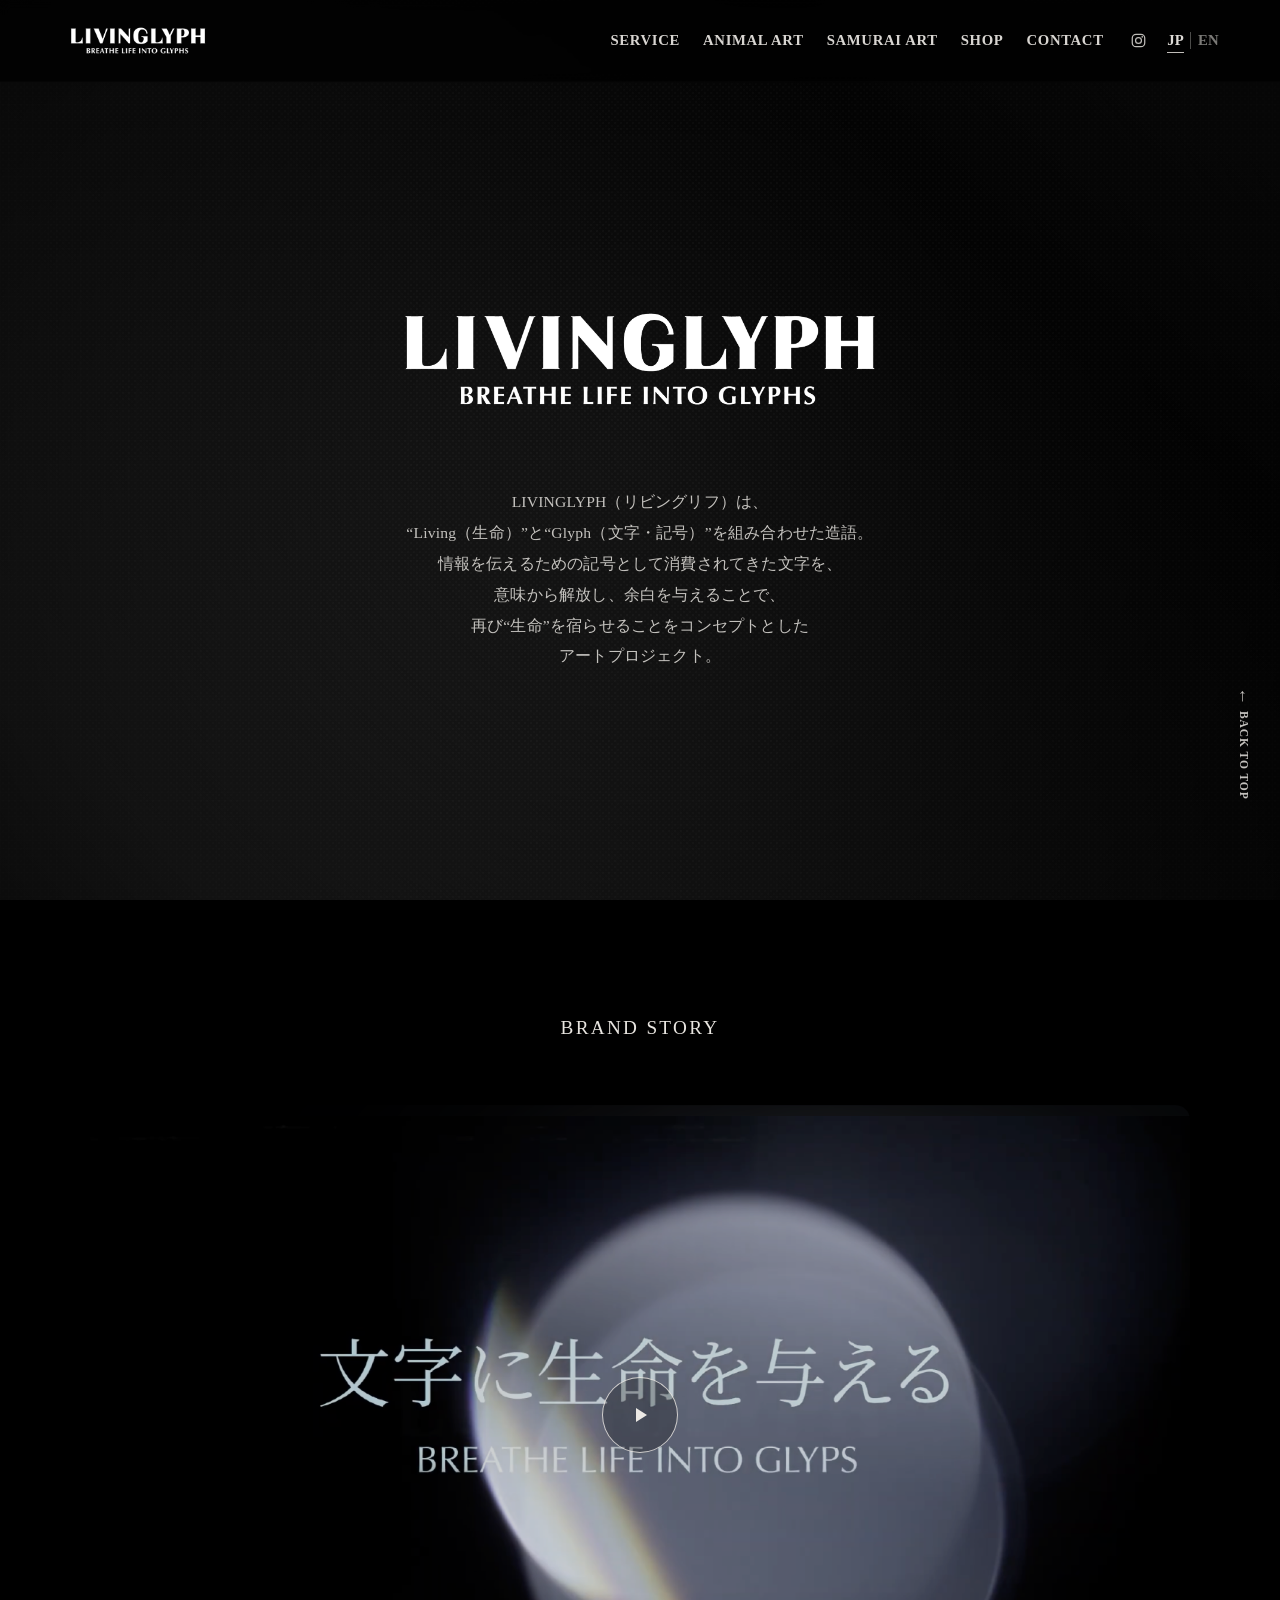
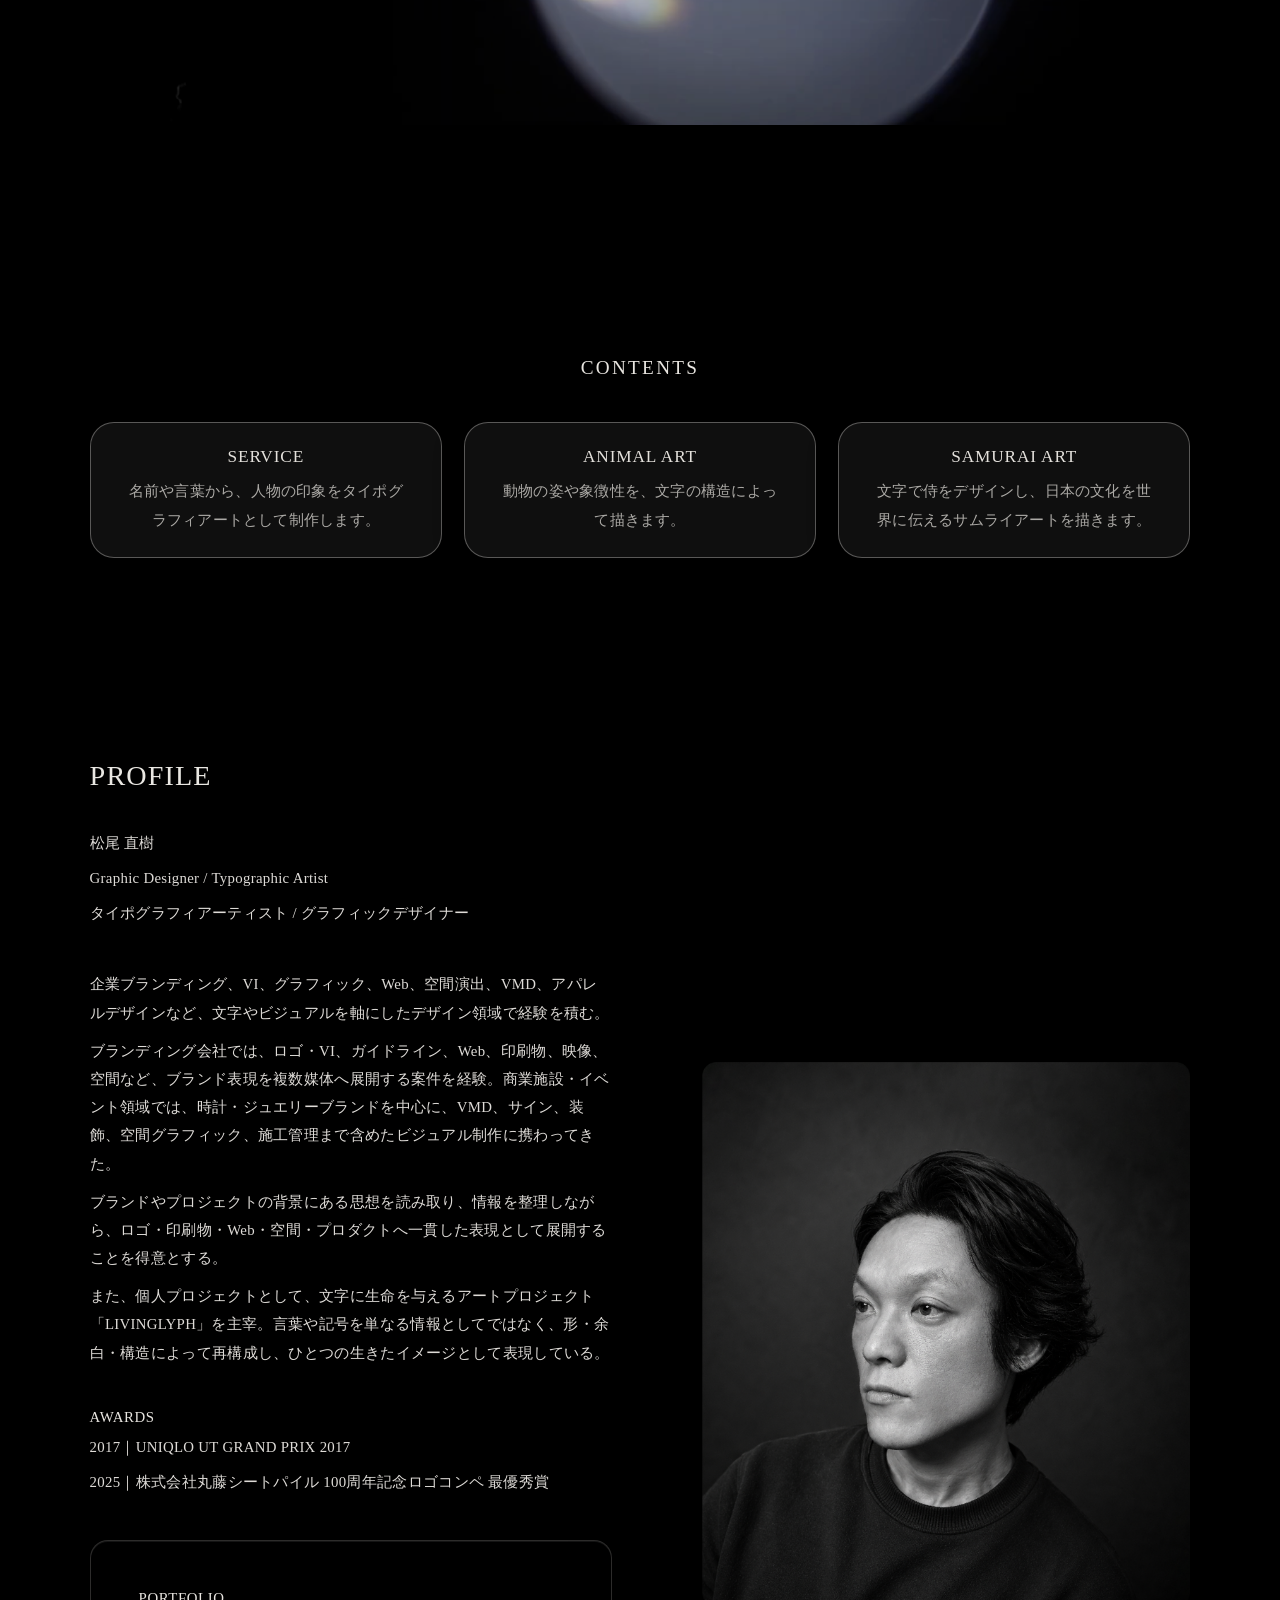
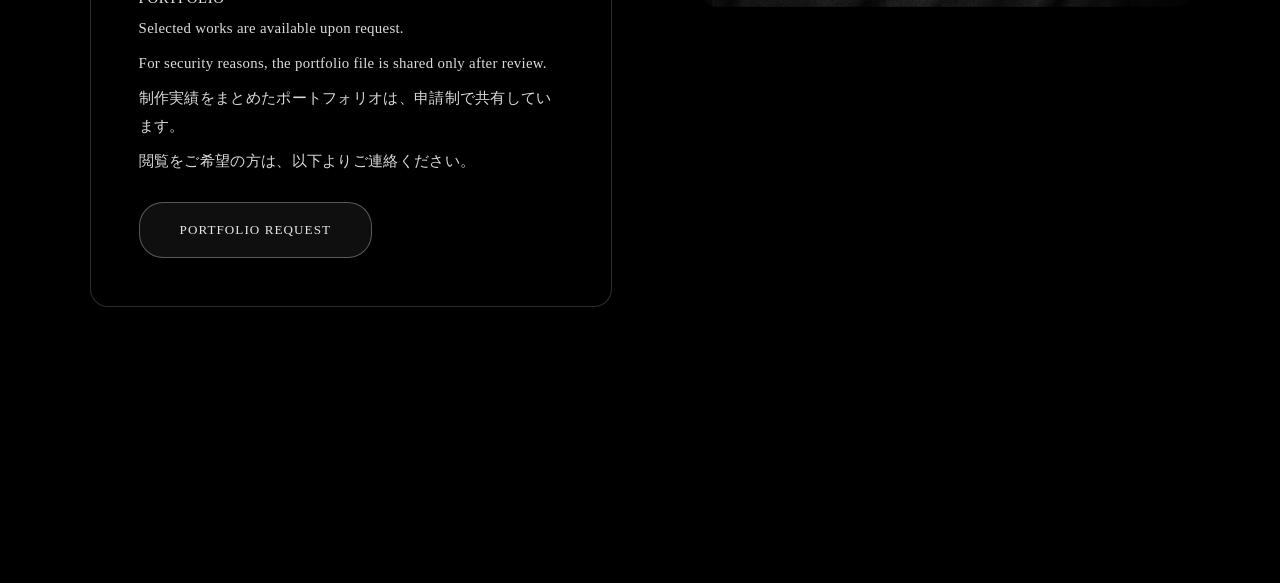
==== commit a90d154b: "Unify glass link button styling" ====
--- a/index.html
+++ b/index.html
@@ -27,7 +27,7 @@
     />
     <link rel="preload" href="./assets/video/livinglyph.mp4" as="video" type="video/mp4" />
     <link rel="icon" href="assets/images/livinglyph-logo.png" type="image/png" />
-    <link rel="stylesheet" href="assets/css/styles.css?v=20260529topbuttons2" />
+    <link rel="stylesheet" href="assets/css/styles.css?v=20260529glassbtn1" />
   </head>
   <body class="home-page top-page">
     <div class="site-noise" aria-hidden="true"></div>
@@ -135,15 +135,15 @@
             <h2 id="top-actions-title">CONTENTS</h2>
           </div>
           <div class="top-actions__grid">
-            <a class="top-actions__card" href="/service/">
+            <a class="top-actions__card glass-link-button" href="/service/">
               <h3>SERVICE</h3>
               <p>名前や言葉から、人物の印象をタイポグラフィアートとして制作します。</p>
             </a>
-            <a class="top-actions__card" href="/animal-art/">
+            <a class="top-actions__card glass-link-button" href="/animal-art/">
               <h3>ANIMAL ART</h3>
               <p>動物の姿や象徴性を、文字の構造によって描きます。</p>
             </a>
-            <a class="top-actions__card" href="/samurai-art/">
+            <a class="top-actions__card glass-link-button" href="/samurai-art/">
               <h3>SAMURAI ART</h3>
               <p>文字で侍をデザインし、日本の文化を世界に伝えるサムライアートを描きます。</p>
             </a>
@@ -177,7 +177,7 @@
               <p>For security reasons, the portfolio file is shared only after review.</p>
               <p>制作実績をまとめたポートフォリオは、申請制で共有しています。</p>
               <p>閲覧をご希望の方は、以下よりご連絡ください。</p>
-              <a class="profile-portfolio-button" href="/contact/">PORTFOLIO REQUEST</a>
+              <a class="profile-portfolio-button glass-link-button" href="/contact/">PORTFOLIO REQUEST</a>
             </div>
           </div>
           <figure class="profile-portrait profile-image-wrap">
--- a/assets/css/styles.css
+++ b/assets/css/styles.css
@@ -6,6 +6,7 @@
   --faint: rgba(246, 243, 238, 0.12);
   --glass-bg: rgba(246, 243, 238, 0.1);
   --glass-bg-hover: rgba(246, 243, 238, 0.16);
+  --link-button-radius: 1.5rem;
   --process-label-width: 17.4rem;
   --ease: cubic-bezier(0.19, 1, 0.22, 1);
   --a1-mincho: "A1明朝 M JIS2004 AP", "A1明朝 R JIS2004 AP", "A1明朝", "秀英明朝 L JIS2004",
@@ -4922,6 +4923,53 @@
   outline-offset: 4px;
 }
 
+.glass-link-button {
+  display: inline-flex;
+  min-height: 3.5rem;
+  align-items: center;
+  justify-content: center;
+  padding: 0.78rem 2.5rem;
+  border: 1px solid rgba(246, 243, 238, 0.32);
+  border-radius: var(--link-button-radius);
+  background: rgba(255, 255, 255, 0.06);
+  box-shadow: 0 0.5rem 2rem rgba(0, 0, 0, 0.22);
+  color: rgba(246, 243, 238, 0.94);
+  text-decoration: none;
+  letter-spacing: 0.08em;
+  -webkit-backdrop-filter: blur(10px);
+  backdrop-filter: blur(10px);
+  transition:
+    background-color 280ms var(--ease),
+    border-color 280ms var(--ease),
+    box-shadow 280ms var(--ease),
+    color 280ms var(--ease),
+    opacity 280ms var(--ease),
+    transform 280ms var(--ease);
+}
+
+.glass-link-button:hover,
+.glass-link-button:focus-visible {
+  border-color: rgba(246, 243, 238, 0.5);
+  background: rgba(255, 255, 255, 0.095);
+  box-shadow: 0 0.625rem 2.25rem rgba(0, 0, 0, 0.3);
+  color: #fff;
+  opacity: 1;
+  transform: translateY(-2px);
+}
+
+.top-actions__card.glass-link-button {
+  display: grid;
+  width: 100%;
+  min-height: clamp(6.6rem, 8vw, 8rem);
+  padding: clamp(1.15rem, 1.7vw, 1.55rem) clamp(1.5rem, 2.6vw, 2.25rem);
+  place-items: center;
+  gap: 0.58rem;
+}
+
+.top-actions__card.glass-link-button p {
+  max-width: 26rem;
+}
+
 .works-page + .site-footer {
   position: relative;
   z-index: 10;
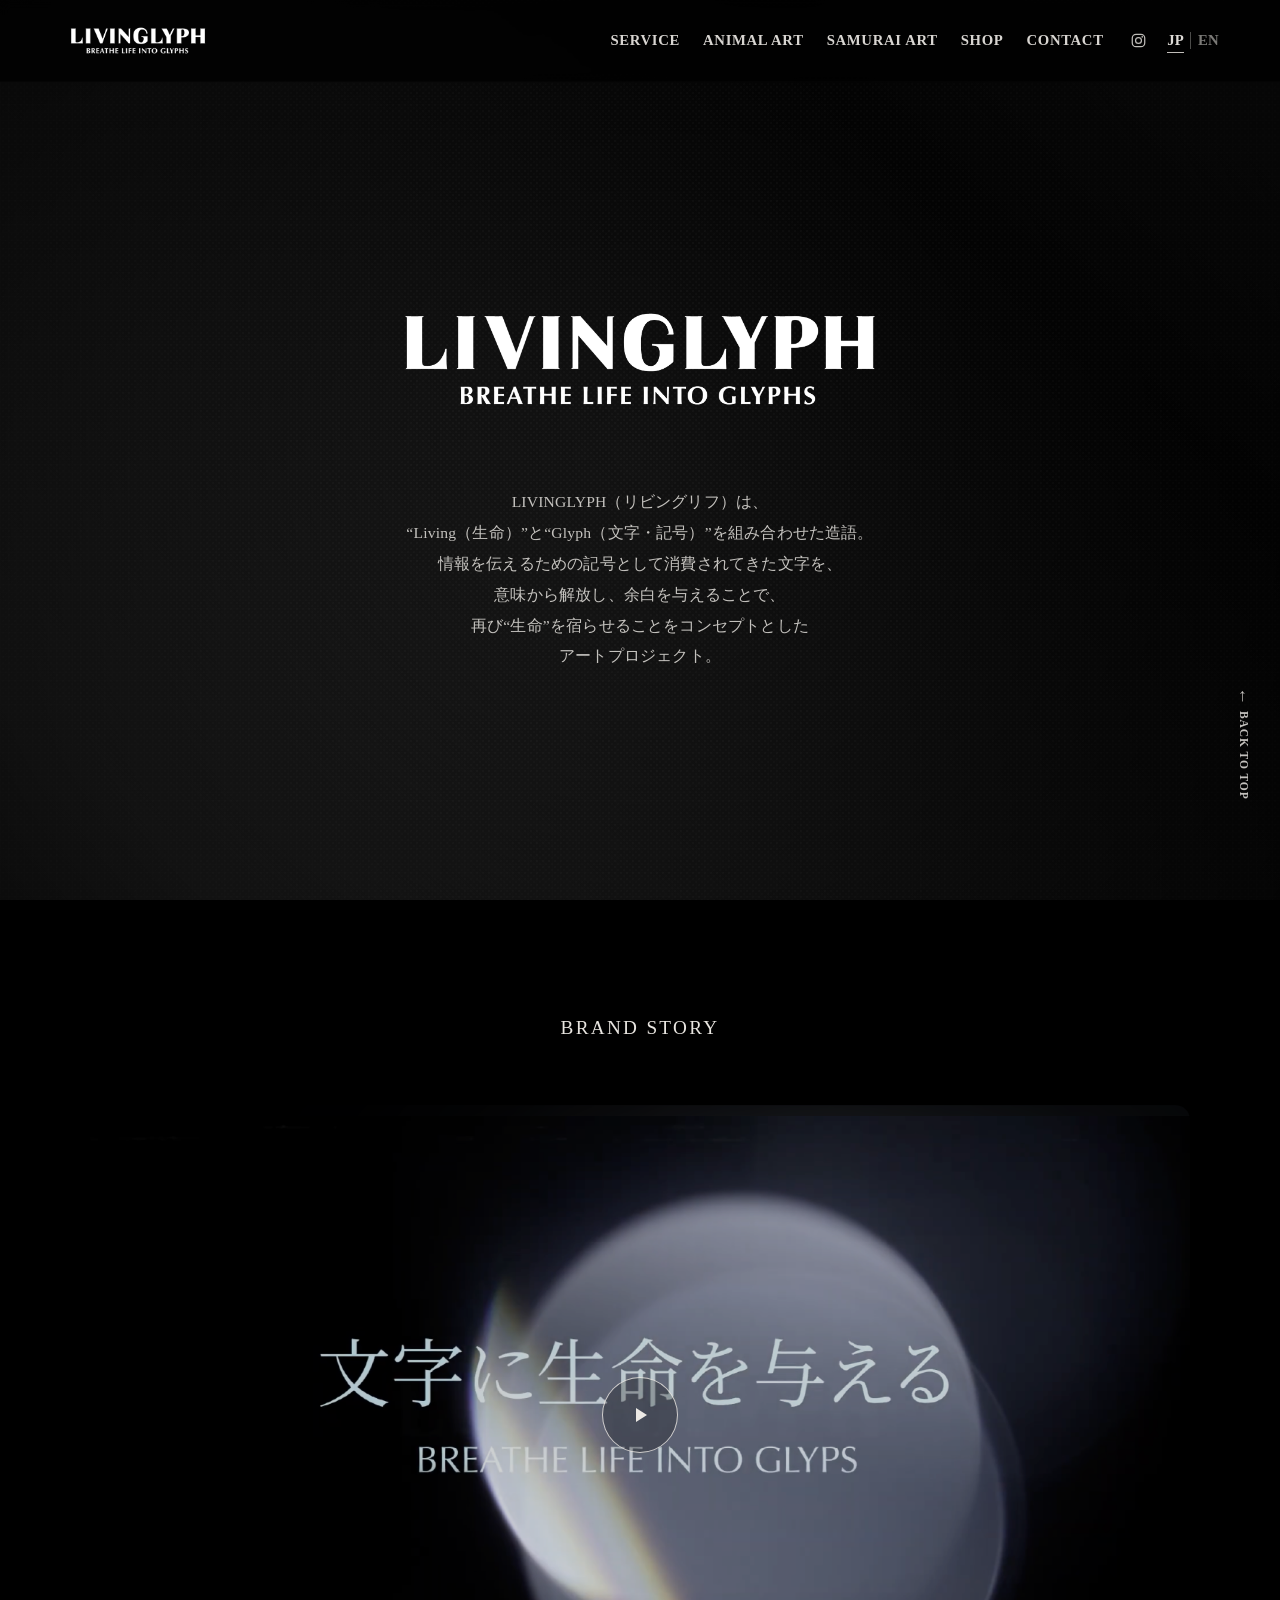
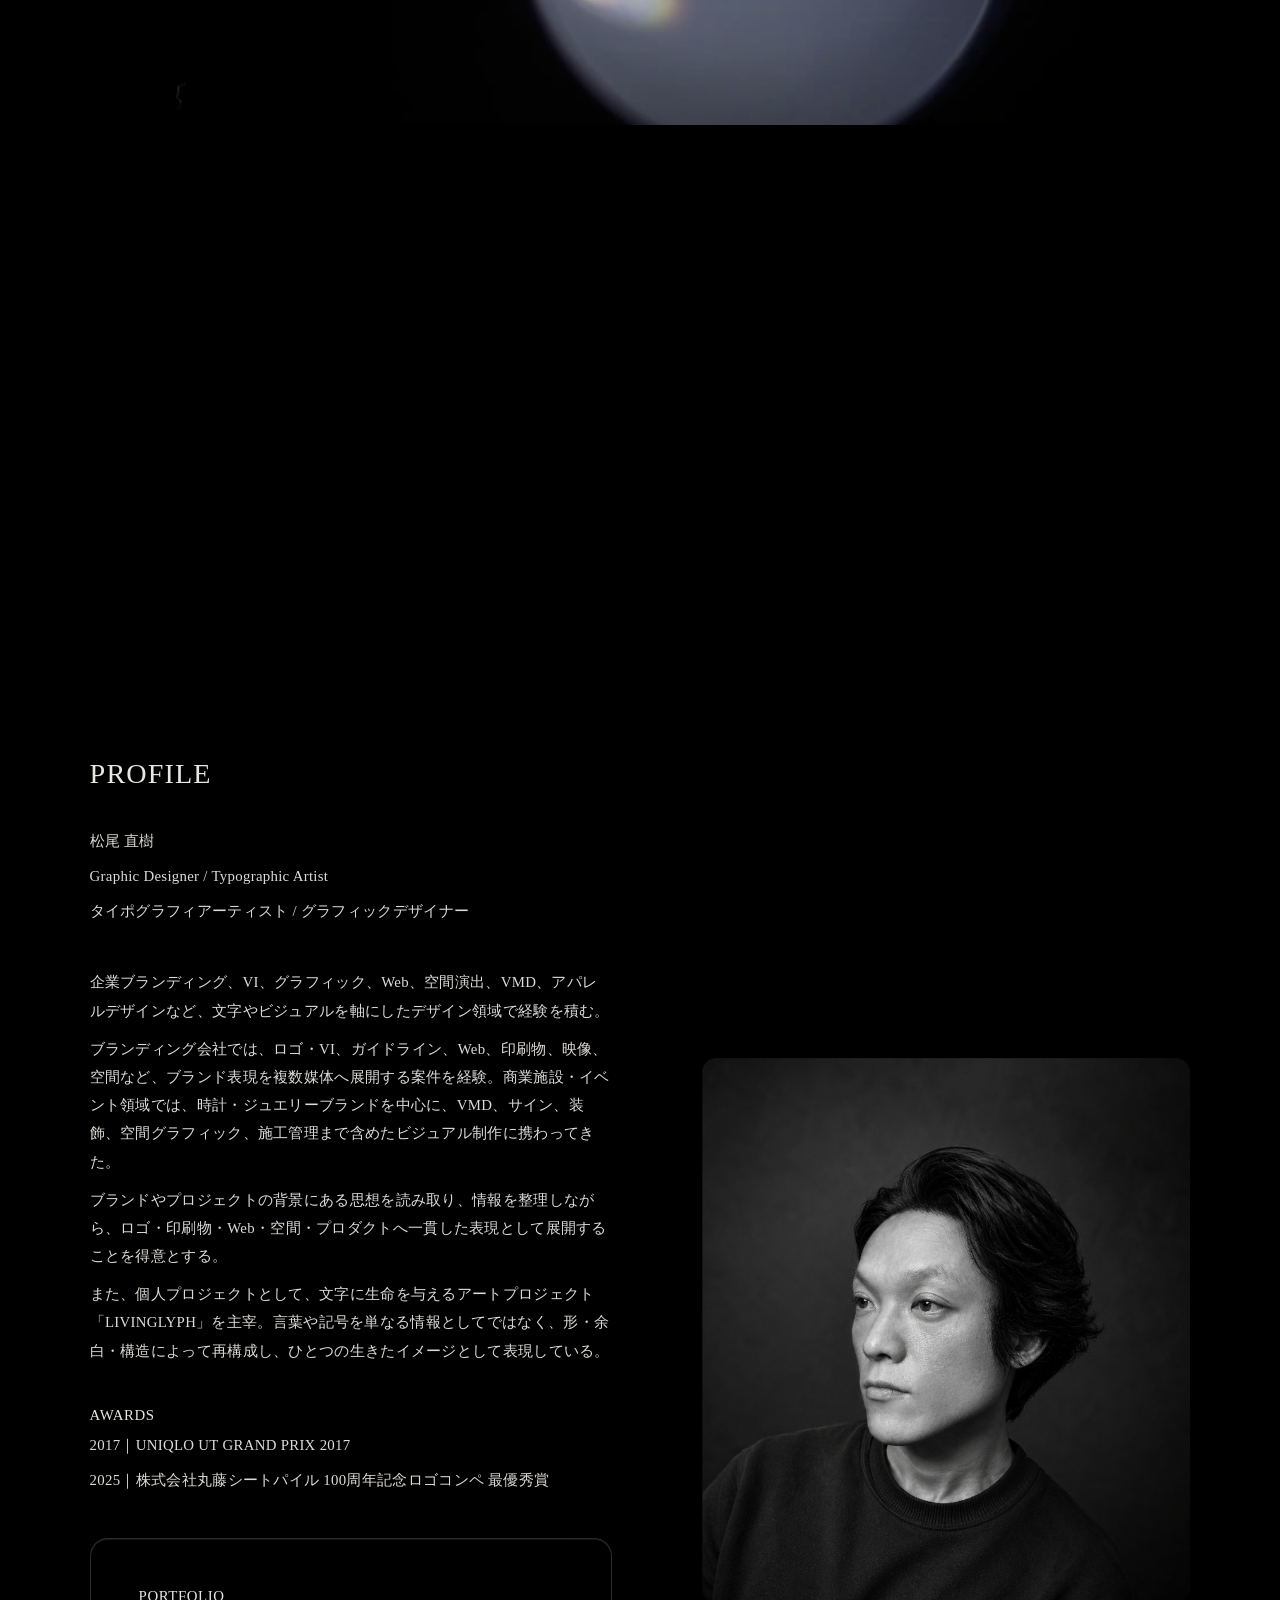
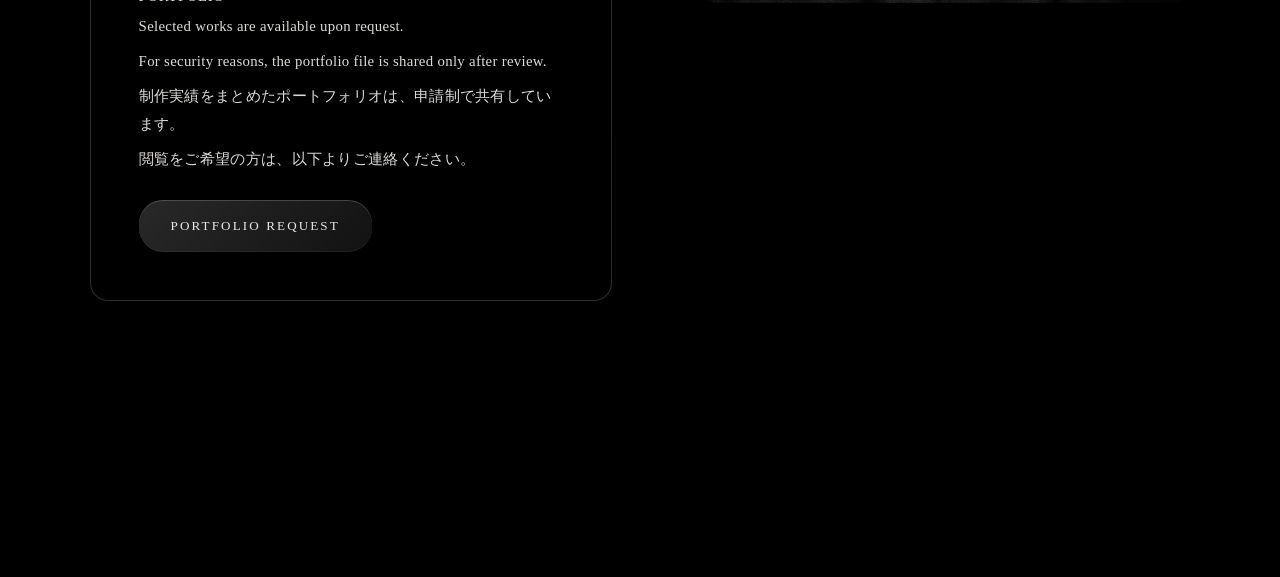
==== commit b44b0474: "Unify glass CTA and link card styling based on contact button" ====
--- a/index.html
+++ b/index.html
@@ -27,7 +27,7 @@
     />
     <link rel="preload" href="./assets/video/livinglyph.mp4" as="video" type="video/mp4" />
     <link rel="icon" href="assets/images/livinglyph-logo.png" type="image/png" />
-    <link rel="stylesheet" href="assets/css/styles.css?v=20260529glassbtn1" />
+    <link rel="stylesheet" href="assets/css/styles.css?v=20260529glasscta1" />
   </head>
   <body class="home-page top-page">
     <div class="site-noise" aria-hidden="true"></div>
@@ -135,15 +135,15 @@
             <h2 id="top-actions-title">CONTENTS</h2>
           </div>
           <div class="top-actions__grid">
-            <a class="top-actions__card glass-link-button" href="/service/">
+            <a class="top-actions__card glass-link-card" href="/service/">
               <h3>SERVICE</h3>
               <p>名前や言葉から、人物の印象をタイポグラフィアートとして制作します。</p>
             </a>
-            <a class="top-actions__card glass-link-button" href="/animal-art/">
+            <a class="top-actions__card glass-link-card" href="/animal-art/">
               <h3>ANIMAL ART</h3>
               <p>動物の姿や象徴性を、文字の構造によって描きます。</p>
             </a>
-            <a class="top-actions__card glass-link-button" href="/samurai-art/">
+            <a class="top-actions__card glass-link-card" href="/samurai-art/">
               <h3>SAMURAI ART</h3>
               <p>文字で侍をデザインし、日本の文化を世界に伝えるサムライアートを描きます。</p>
             </a>
@@ -177,7 +177,7 @@
               <p>For security reasons, the portfolio file is shared only after review.</p>
               <p>制作実績をまとめたポートフォリオは、申請制で共有しています。</p>
               <p>閲覧をご希望の方は、以下よりご連絡ください。</p>
-              <a class="profile-portfolio-button glass-link-button" href="/contact/">PORTFOLIO REQUEST</a>
+              <a class="profile-portfolio-button glass-cta" href="/contact/">PORTFOLIO REQUEST</a>
             </div>
           </div>
           <figure class="profile-portrait profile-image-wrap">
--- a/assets/css/styles.css
+++ b/assets/css/styles.css
@@ -4923,41 +4923,51 @@
   outline-offset: 4px;
 }
 
-.glass-link-button {
+.glass-cta,
+.glass-link-card {
   display: inline-flex;
-  min-height: 3.5rem;
+  min-width: min(100%, 13.5rem);
+  min-height: 3.25rem;
   align-items: center;
   justify-content: center;
-  padding: 0.78rem 2.5rem;
-  border: 1px solid rgba(246, 243, 238, 0.32);
+  padding: 0 2rem;
+  border: 0;
   border-radius: var(--link-button-radius);
-  background: rgba(255, 255, 255, 0.06);
-  box-shadow: 0 0.5rem 2rem rgba(0, 0, 0, 0.22);
+  background:
+    linear-gradient(135deg, rgba(255, 255, 255, 0.16), rgba(255, 255, 255, 0.07));
+  box-shadow:
+    0 0.75rem 2rem rgba(0, 0, 0, 0.3),
+    inset 0 1px 0 rgba(255, 255, 255, 0.18),
+    inset 0 -1px 0 rgba(255, 255, 255, 0.05);
   color: rgba(246, 243, 238, 0.94);
   text-decoration: none;
-  letter-spacing: 0.08em;
-  -webkit-backdrop-filter: blur(10px);
-  backdrop-filter: blur(10px);
+  letter-spacing: 0.16em;
+  -webkit-backdrop-filter: blur(18px) saturate(1.2);
+  backdrop-filter: blur(18px) saturate(1.2);
   transition:
     background-color 280ms var(--ease),
-    border-color 280ms var(--ease),
     box-shadow 280ms var(--ease),
     color 280ms var(--ease),
     opacity 280ms var(--ease),
     transform 280ms var(--ease);
 }
 
-.glass-link-button:hover,
-.glass-link-button:focus-visible {
-  border-color: rgba(246, 243, 238, 0.5);
-  background: rgba(255, 255, 255, 0.095);
-  box-shadow: 0 0.625rem 2.25rem rgba(0, 0, 0, 0.3);
+.glass-cta:hover,
+.glass-cta:focus-visible,
+.glass-link-card:hover,
+.glass-link-card:focus-visible {
+  background:
+    linear-gradient(135deg, rgba(255, 255, 255, 0.18), rgba(255, 255, 255, 0.08));
+  box-shadow:
+    0 0.875rem 2.125rem rgba(0, 0, 0, 0.38),
+    inset 0 1px 0 rgba(255, 255, 255, 0.16),
+    inset 0 -1px 0 rgba(255, 255, 255, 0.05);
   color: #fff;
   opacity: 1;
-  transform: translateY(-2px);
-}
-
-.top-actions__card.glass-link-button {
+  transform: translateY(-1px);
+}
+
+.top-actions__card.glass-link-card {
   display: grid;
   width: 100%;
   min-height: clamp(6.6rem, 8vw, 8rem);
@@ -4966,7 +4976,7 @@
   gap: 0.58rem;
 }
 
-.top-actions__card.glass-link-button p {
+.top-actions__card.glass-link-card p {
   max-width: 26rem;
 }
 
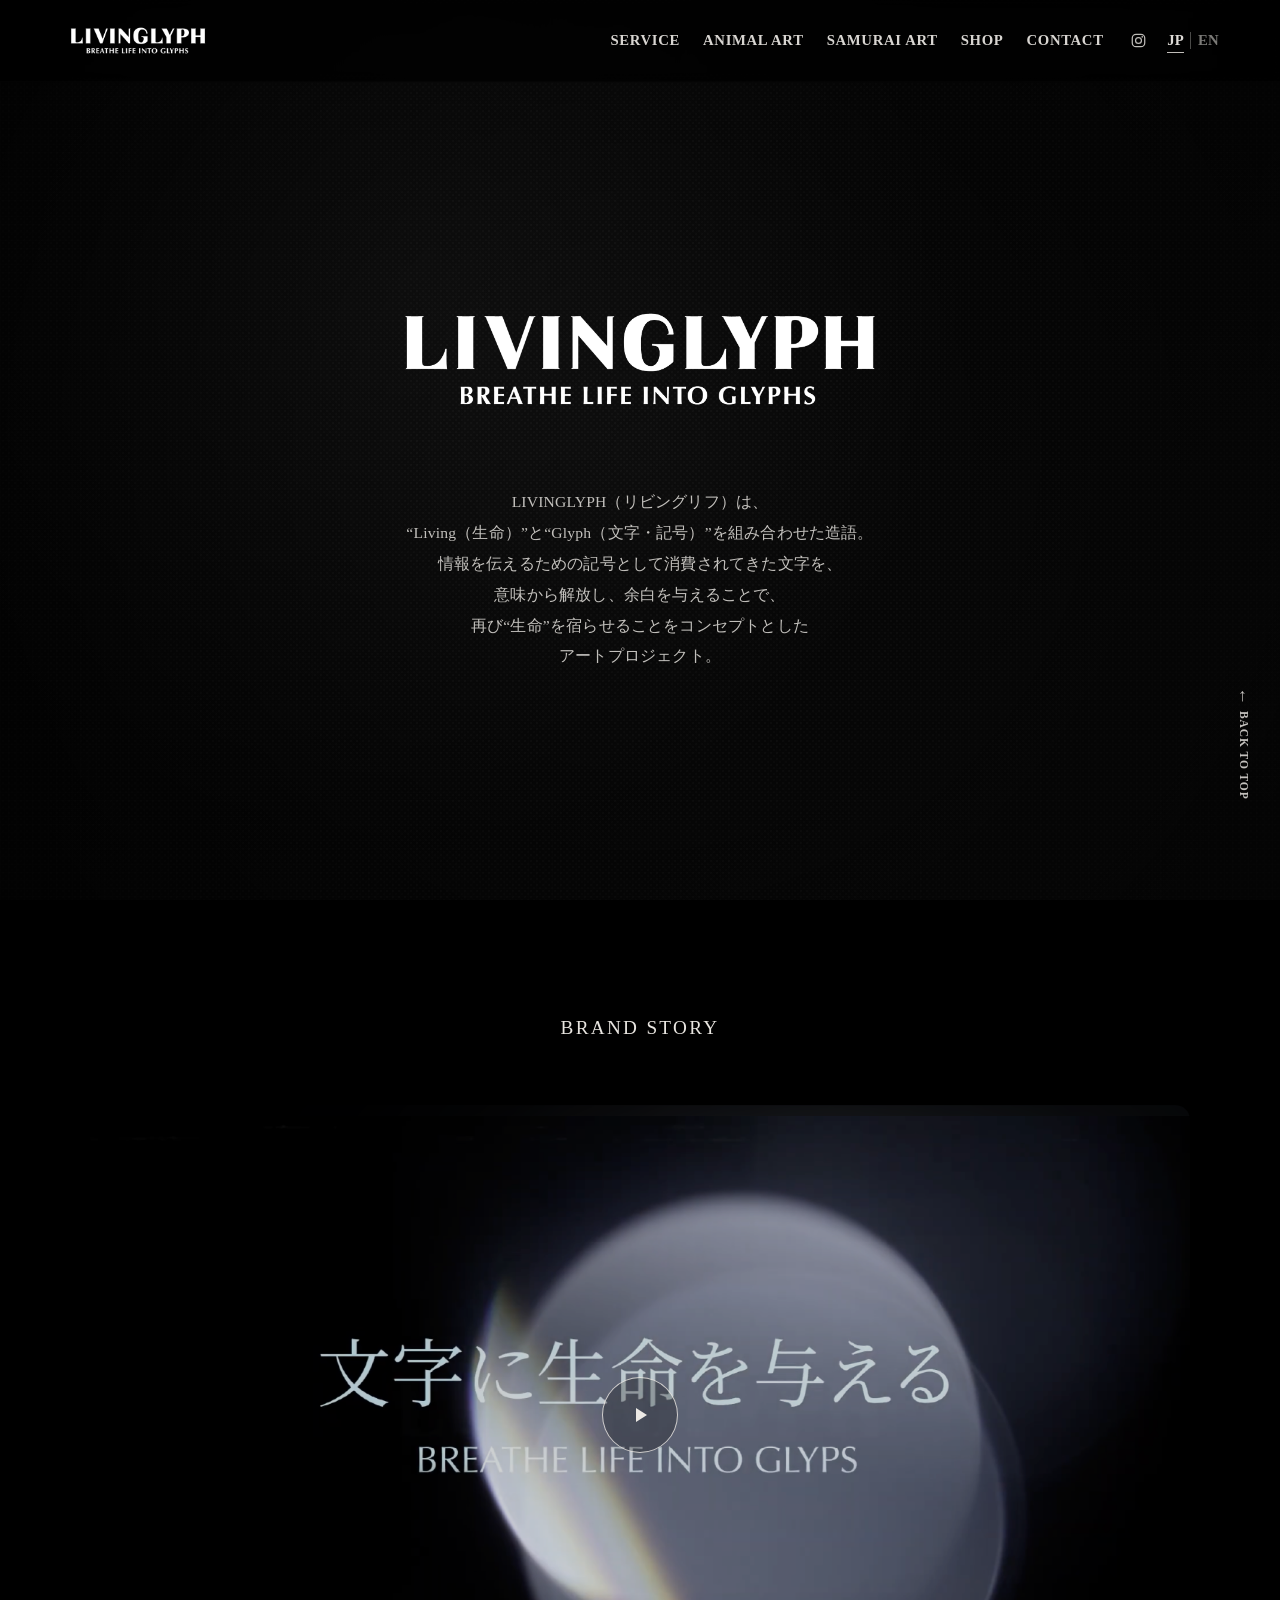
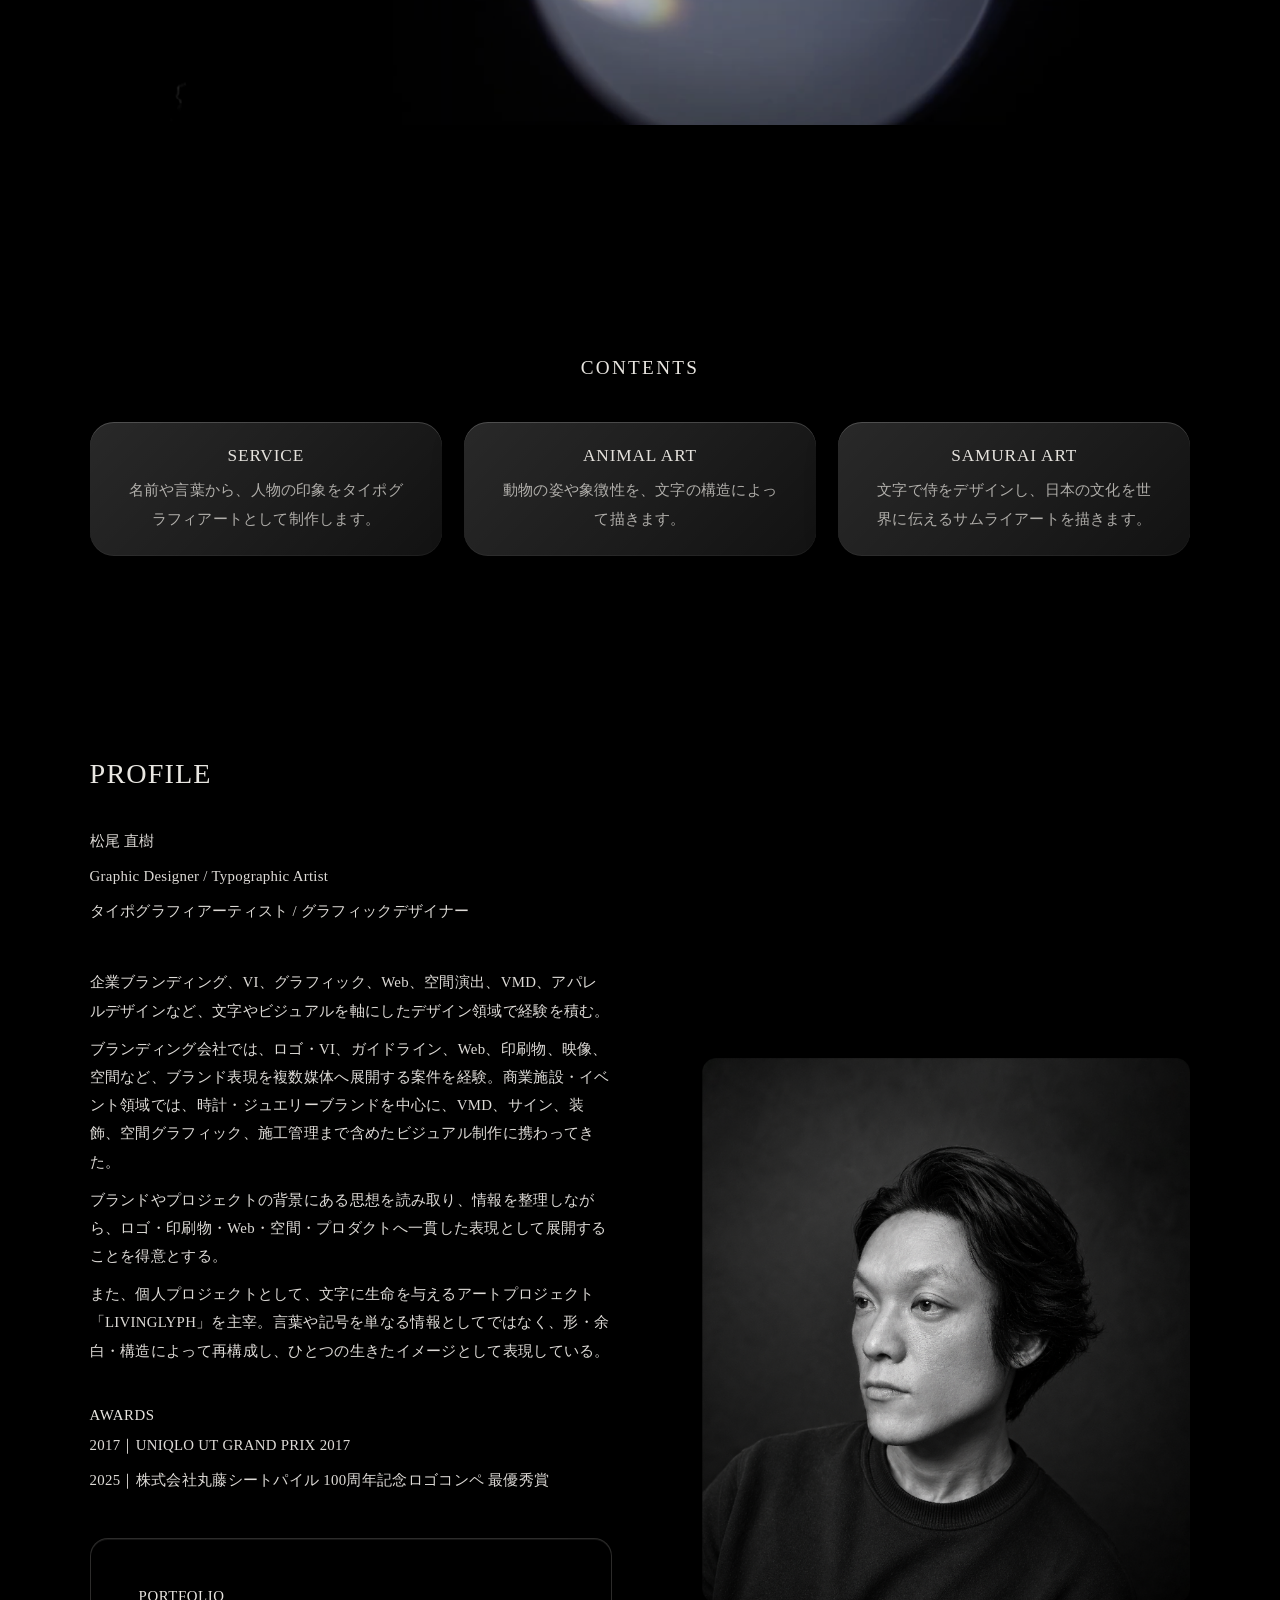
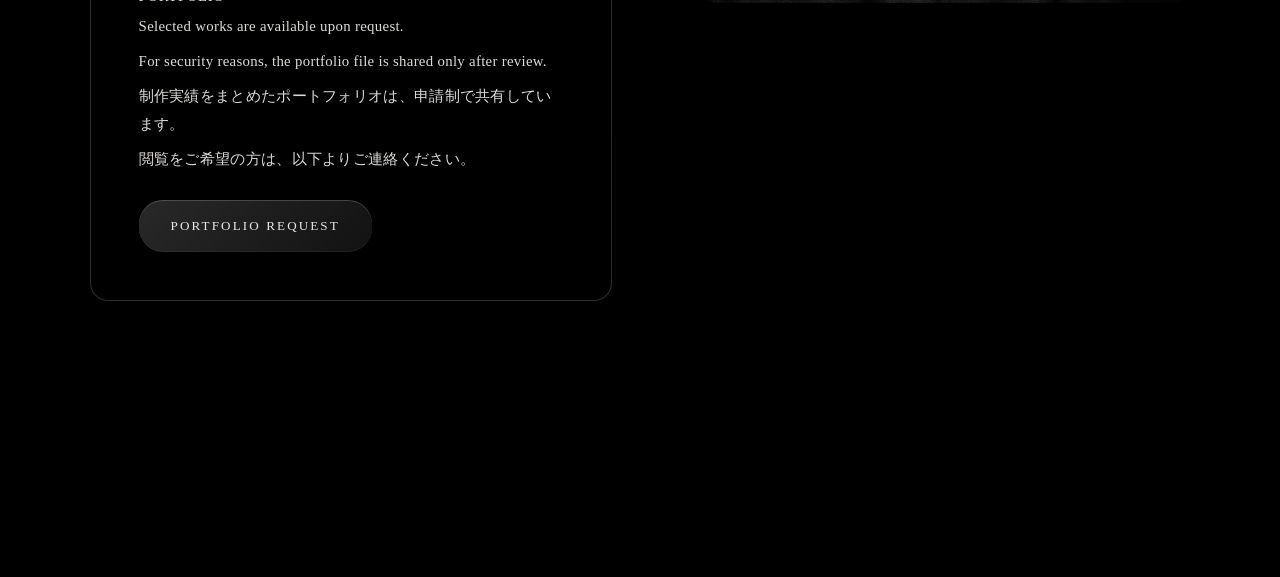
==== commit b98a63b5: "Update service hero image and background continuity" ====
--- a/index.html
+++ b/index.html
@@ -27,7 +27,7 @@
     />
     <link rel="preload" href="./assets/video/livinglyph.mp4" as="video" type="video/mp4" />
     <link rel="icon" href="assets/images/livinglyph-logo.png" type="image/png" />
-    <link rel="stylesheet" href="assets/css/styles.css?v=20260529glasscta1" />
+    <link rel="stylesheet" href="assets/css/styles.css?v=20260529serviceimage1" />
   </head>
   <body class="home-page top-page">
     <div class="site-noise" aria-hidden="true"></div>
--- a/assets/css/styles.css
+++ b/assets/css/styles.css
@@ -49,18 +49,16 @@
   content: "";
   opacity: 1;
   background:
+    radial-gradient(circle at 20% 20%, rgba(255, 255, 255, 0.08), transparent 28%),
+    radial-gradient(circle at 80% 30%, rgba(255, 255, 255, 0.045), transparent 32%),
     linear-gradient(
-      45deg,
-      #000000,
-      #141414,
-      #3a3a3a,
-      #080808,
-      #444444,
-      #1a1a1a,
-      #000000
+      135deg,
+      #050505 0%,
+      #111111 42%,
+      #2a2a2a 100%
     );
-  background-size: 400% 400%;
-  animation: livinglyphGradientShift 12s ease infinite;
+  background-size: 160% 160%, 180% 180%, 220% 220%;
+  animation: livinglyphGradientShift 18s ease-in-out infinite alternate;
 }
 
 body:has(.works-page)::before {
@@ -3638,6 +3636,7 @@
 
 .works-page .process,
 .service-hero,
+.service-showcase,
 .service-section,
 .service-final,
 .works-gallery,
@@ -3664,6 +3663,7 @@
 }
 
 .service-hero__inner,
+.service-showcase__figure,
 .service-section-heading,
 .service-section > h2,
 .service-card-grid,
@@ -3789,8 +3789,9 @@
 
 .service-hero {
   display: grid;
-  min-height: clamp(34rem, 62svh, 46rem);
+  min-height: clamp(31rem, 58svh, 42rem);
   align-items: center;
+  background: transparent;
   text-align: center;
 }
 
@@ -3841,6 +3842,53 @@
 .service-hero__body {
   width: min(100%, 50rem);
   margin-top: clamp(1.5rem, 2.5vw, 2.2rem);
+}
+
+.service-showcase {
+  width: 100vw;
+  margin-left: calc(50% - 50vw);
+  margin-right: calc(50% - 50vw);
+  padding: 0 0 clamp(5rem, 9vw, 8rem);
+  overflow: hidden;
+  background: transparent;
+}
+
+.service-showcase__figure {
+  width: 100%;
+  max-width: none;
+  overflow: hidden;
+  background: transparent;
+}
+
+.service-showcase__image {
+  display: block;
+  width: 100%;
+  height: 720px;
+  object-fit: cover;
+  object-position: center center;
+}
+
+.service-showcase + .service-create {
+  padding-top: clamp(4.5rem, 8vw, 7rem);
+}
+
+@media (max-width: 1024px) {
+  .service-showcase__image {
+    height: 620px;
+  }
+}
+
+@media (max-width: 768px) {
+  .service-showcase__image {
+    height: auto;
+    object-fit: contain;
+  }
+}
+
+@media (max-width: 480px) {
+  .service-showcase__image {
+    height: auto;
+  }
 }
 
 .service-hero__actions {
@@ -5140,6 +5188,10 @@
     padding-top: clamp(6.8rem, 13vw, 8.2rem);
   }
 
+  .service-showcase {
+    padding: 0 0 clamp(4.8rem, 10vw, 6.4rem);
+  }
+
   .works-page .process-flow {
     grid-template-columns: 1fr;
     gap: clamp(1.4rem, 4vw, 2.2rem);
@@ -5299,10 +5351,19 @@
   .service-hero {
     min-height: auto;
     padding-top: clamp(5rem, 16vw, 6.2rem);
+    padding-bottom: clamp(3.8rem, 12vw, 5rem);
   }
 
   .service-hero h1 {
     font-size: clamp(2.8rem, 16vw, 4.6rem);
+  }
+
+  .service-showcase {
+    padding-bottom: clamp(4.5rem, 13vw, 6rem);
+  }
+
+  .service-showcase__image {
+    object-position: center center;
   }
 
   .service-card-grid,
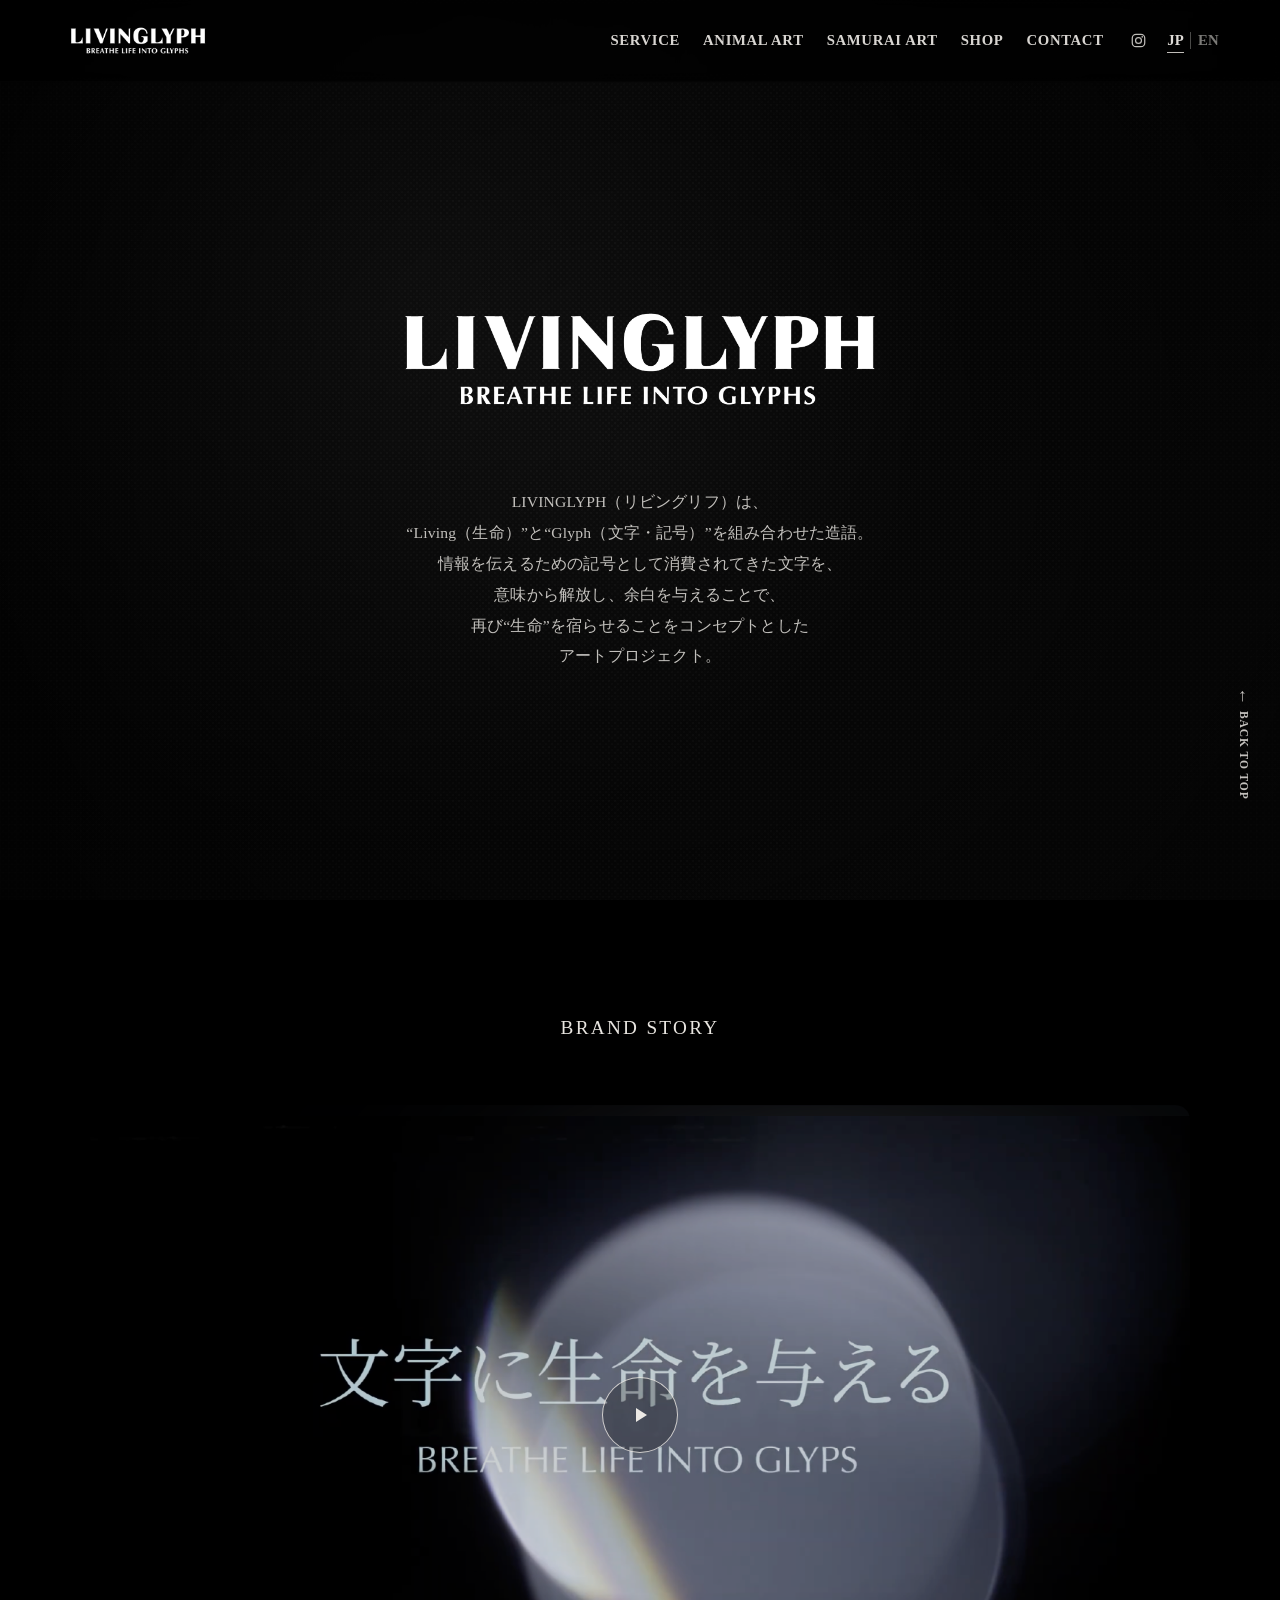
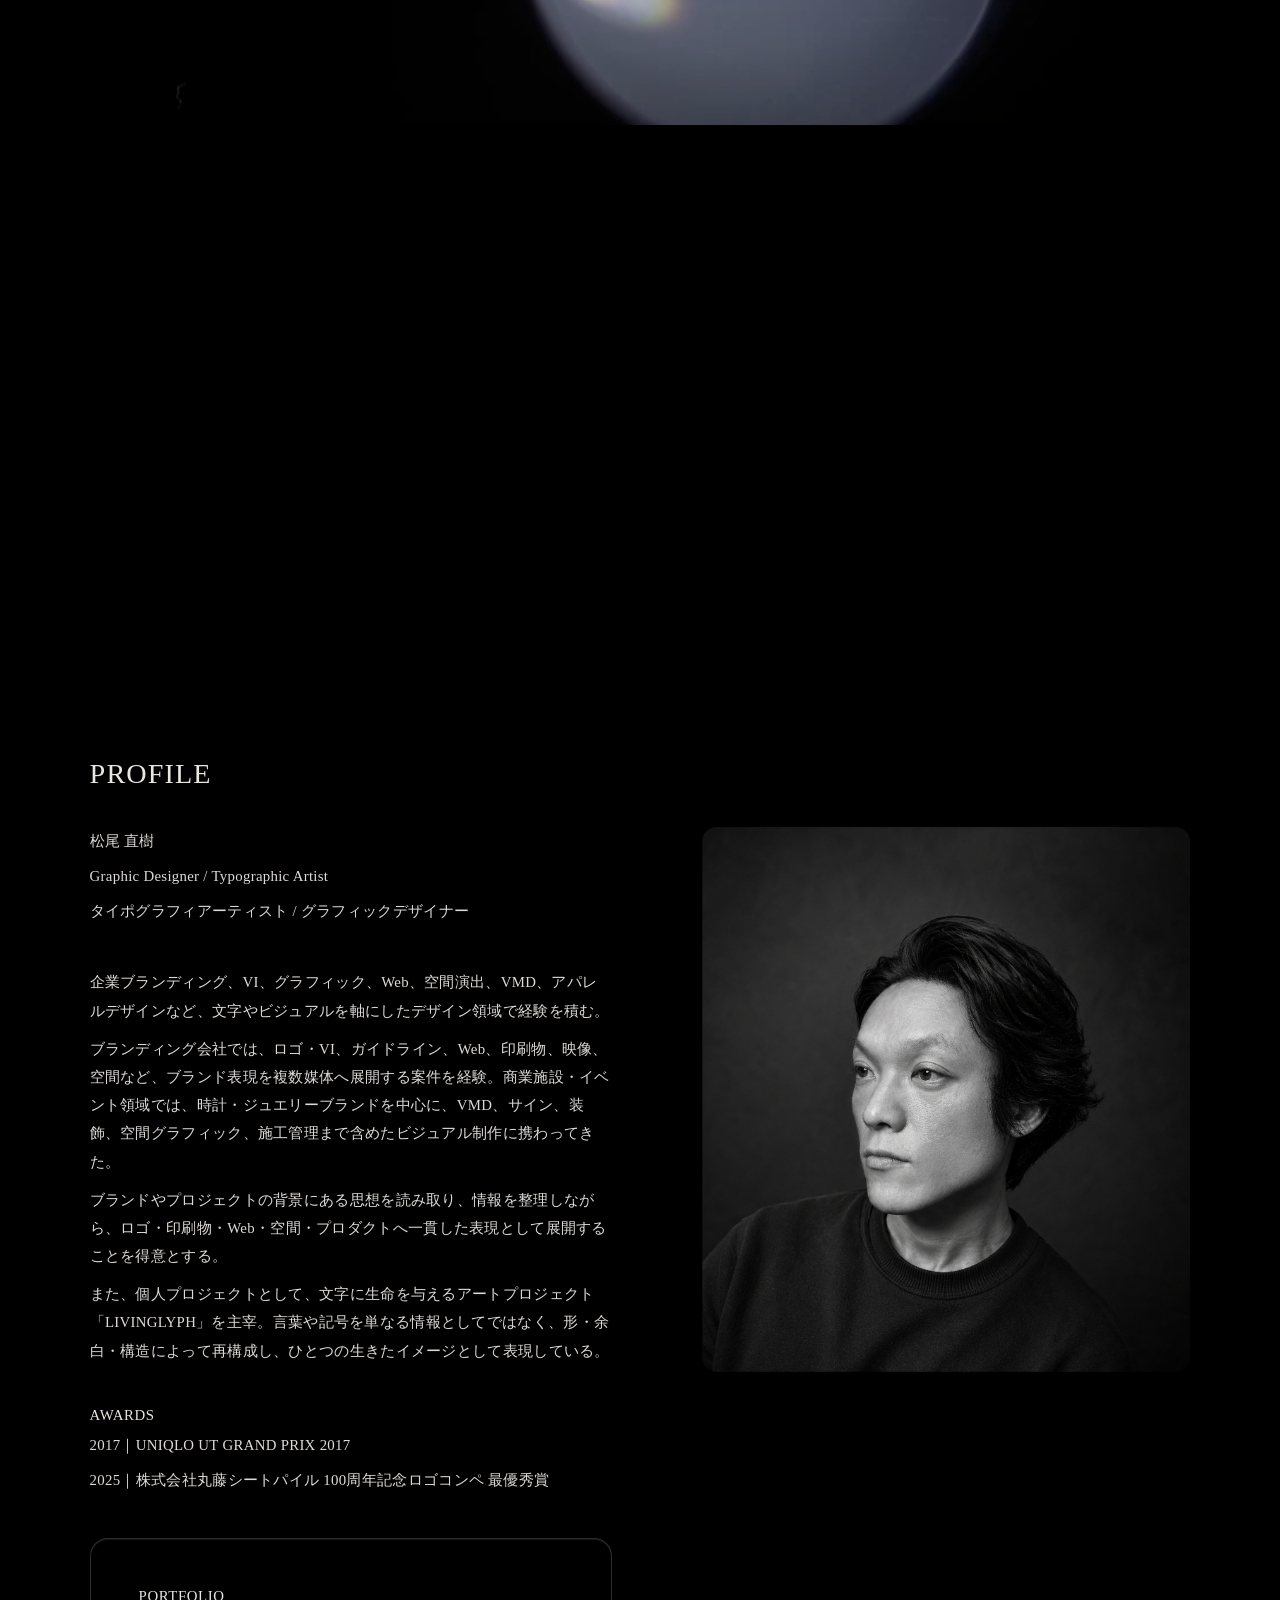
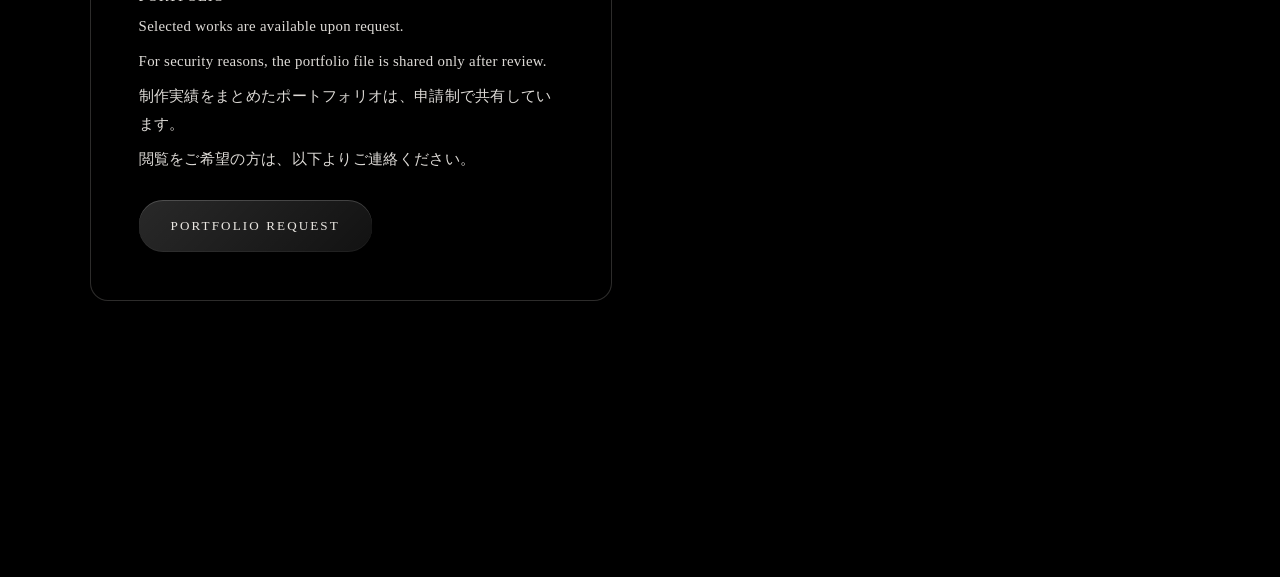
==== commit 5e8a9bfc: "Adjust top profile image alignment" ====
--- a/index.html
+++ b/index.html
@@ -27,7 +27,7 @@
     />
     <link rel="preload" href="./assets/video/livinglyph.mp4" as="video" type="video/mp4" />
     <link rel="icon" href="assets/images/livinglyph-logo.png" type="image/png" />
-    <link rel="stylesheet" href="assets/css/styles.css?v=20260529serviceimage1" />
+    <link rel="stylesheet" href="assets/css/styles.css?v=20260529profileimage1" />
   </head>
   <body class="home-page top-page">
     <div class="site-noise" aria-hidden="true"></div>
--- a/assets/css/styles.css
+++ b/assets/css/styles.css
@@ -852,7 +852,7 @@
   display: grid;
   grid-template-columns: minmax(0, 0.92fr) minmax(18rem, 0.86fr);
   gap: clamp(3rem, 7vw, 7.2rem);
-  align-items: center;
+  align-items: start;
   width: min(100%, 74rem);
   margin-inline: auto;
 }
@@ -941,7 +941,8 @@
 }
 
 .profile-portrait {
-  margin: 0;
+  align-self: start;
+  margin: calc(clamp(1.45rem, 2.2vw, 2rem) + clamp(1.8rem, 3vw, 2.6rem)) 0 0;
 }
 
 .profile-image-wrap {
@@ -5168,6 +5169,7 @@
 
   .profile-portrait {
     order: -1;
+    margin-top: 0;
   }
 
   .profile-copy {
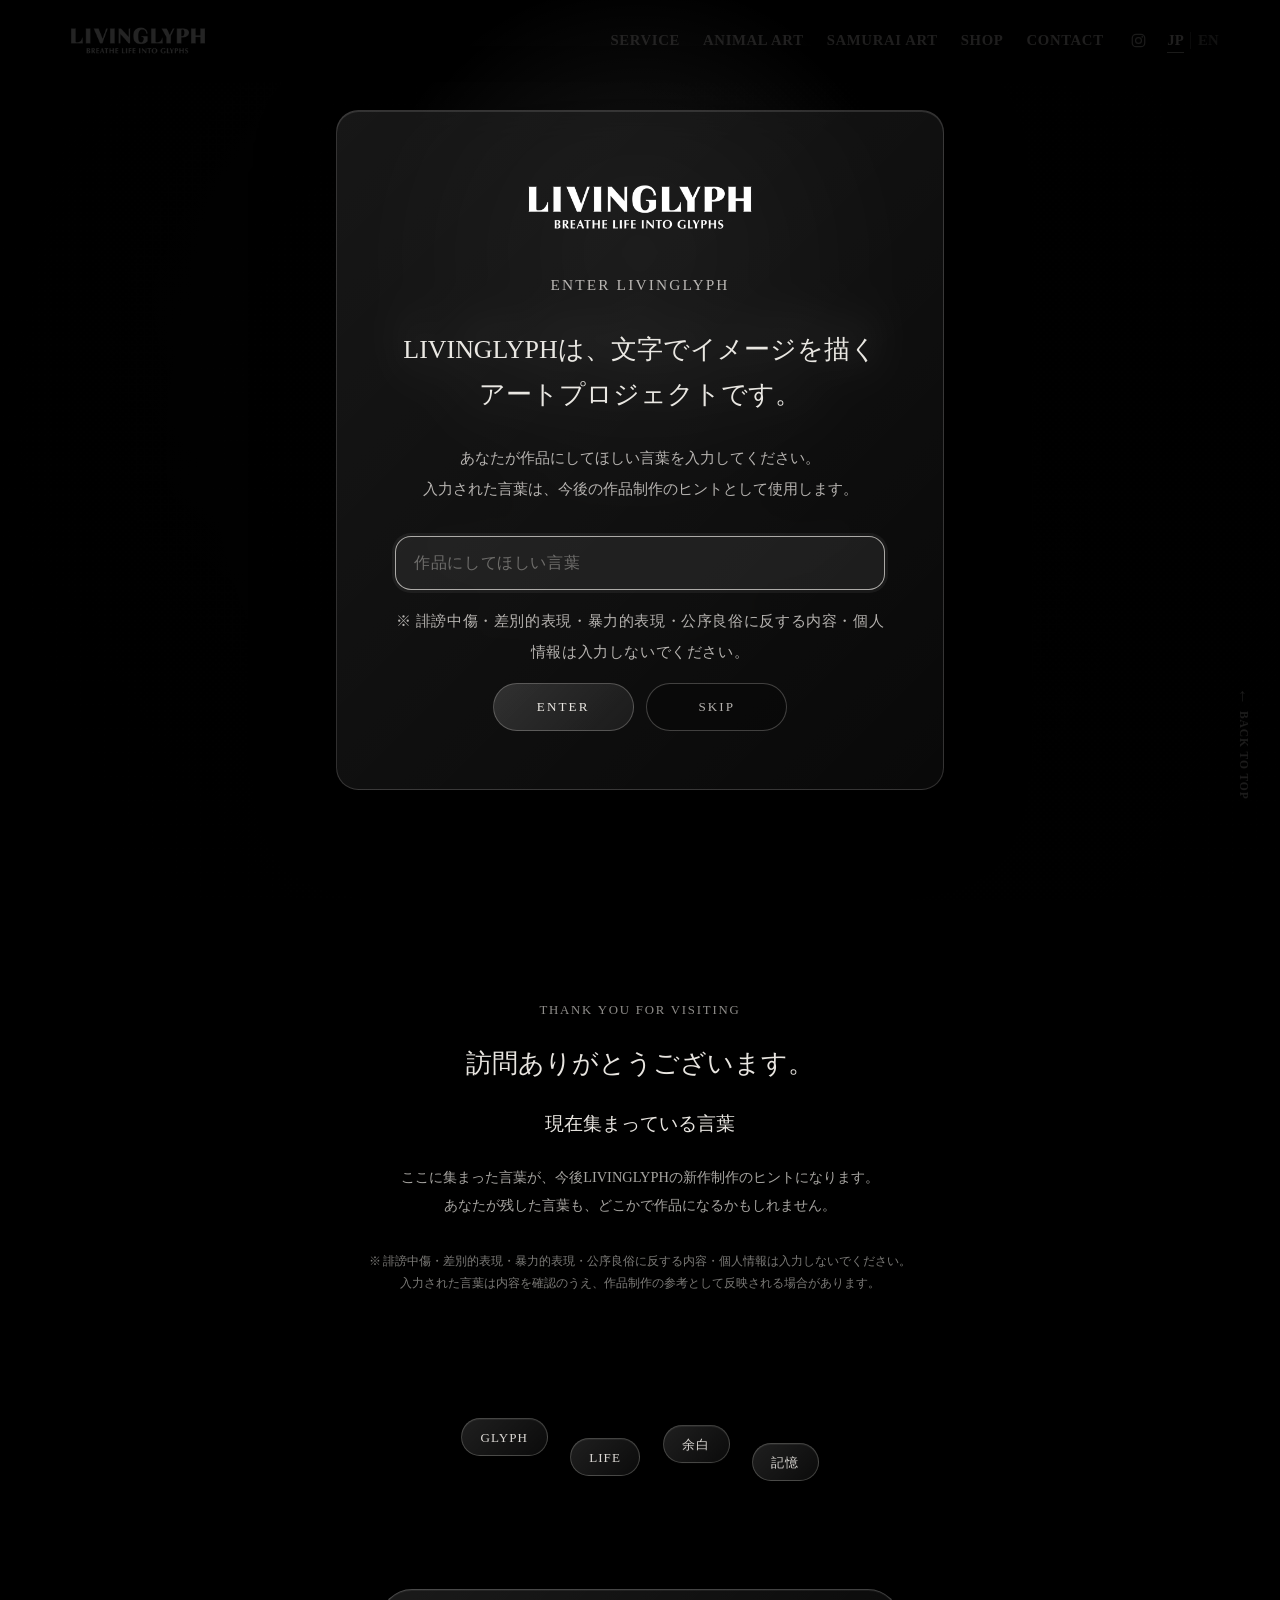
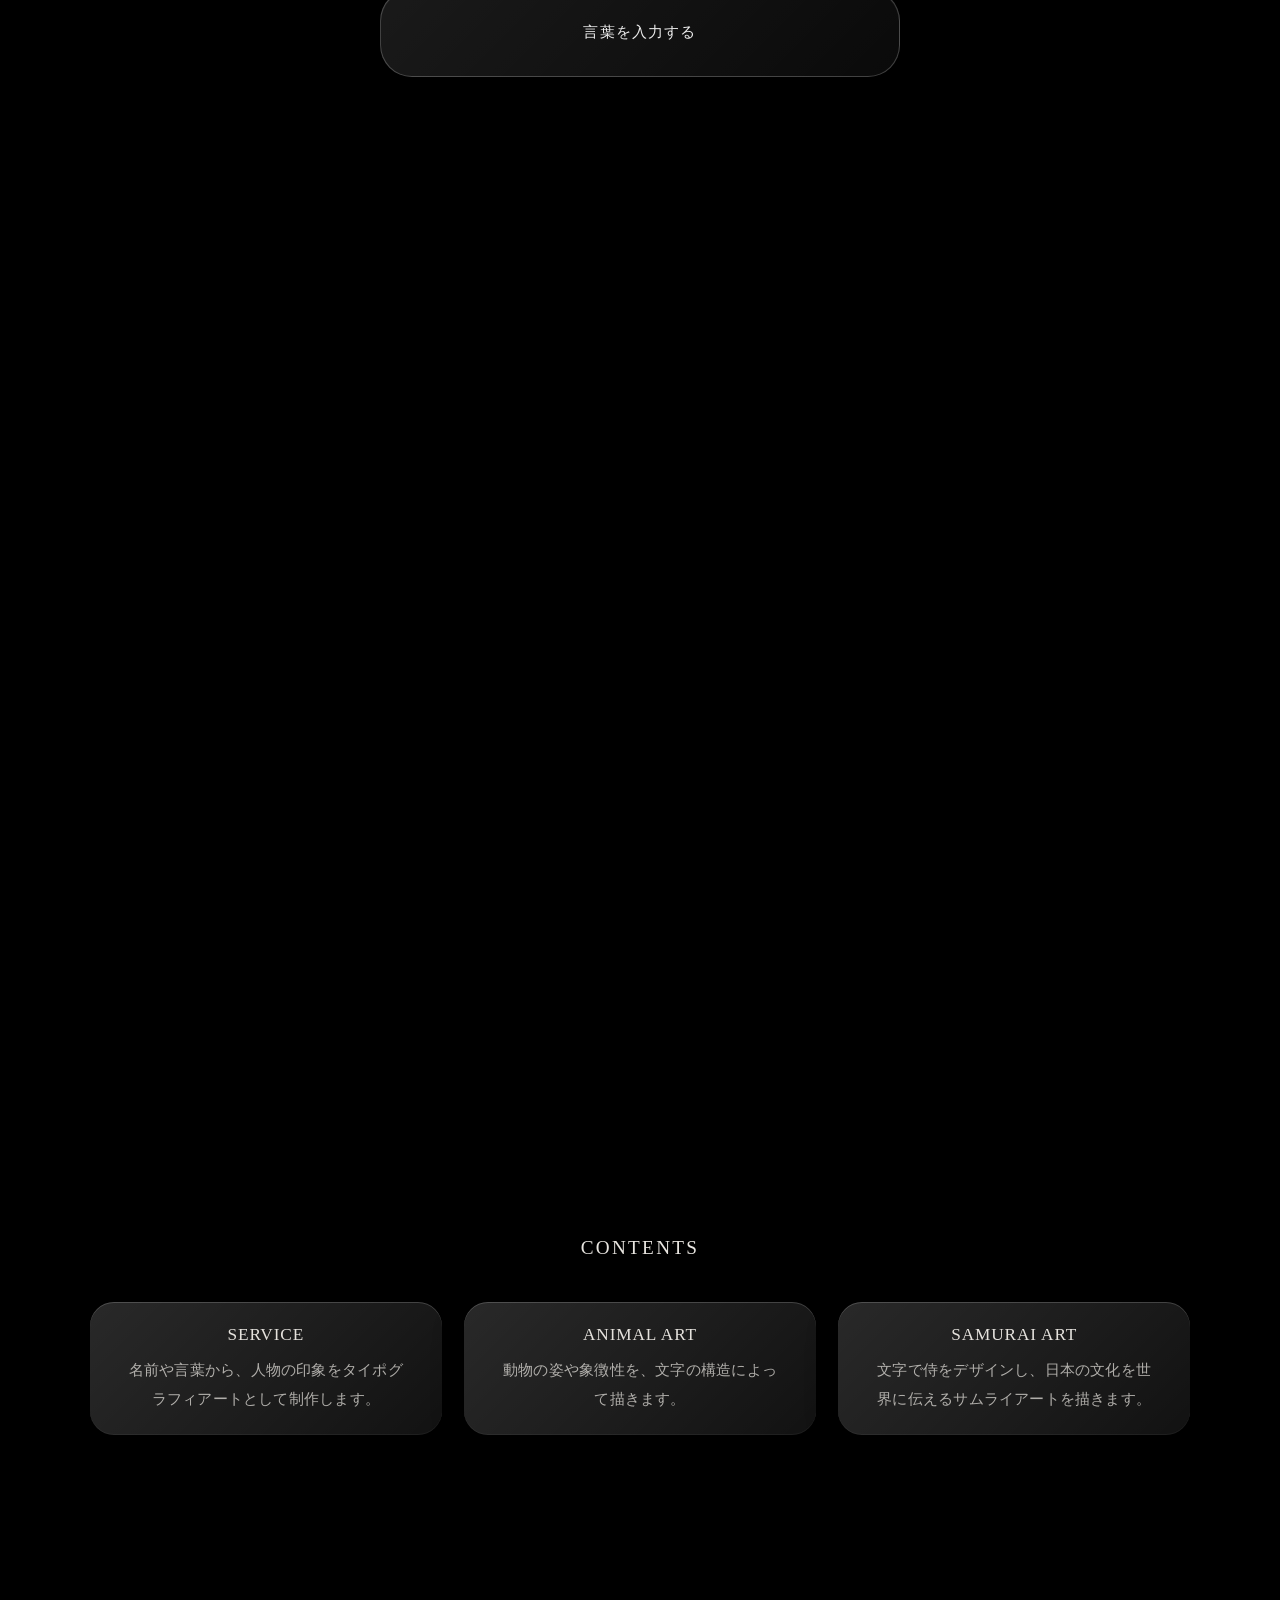
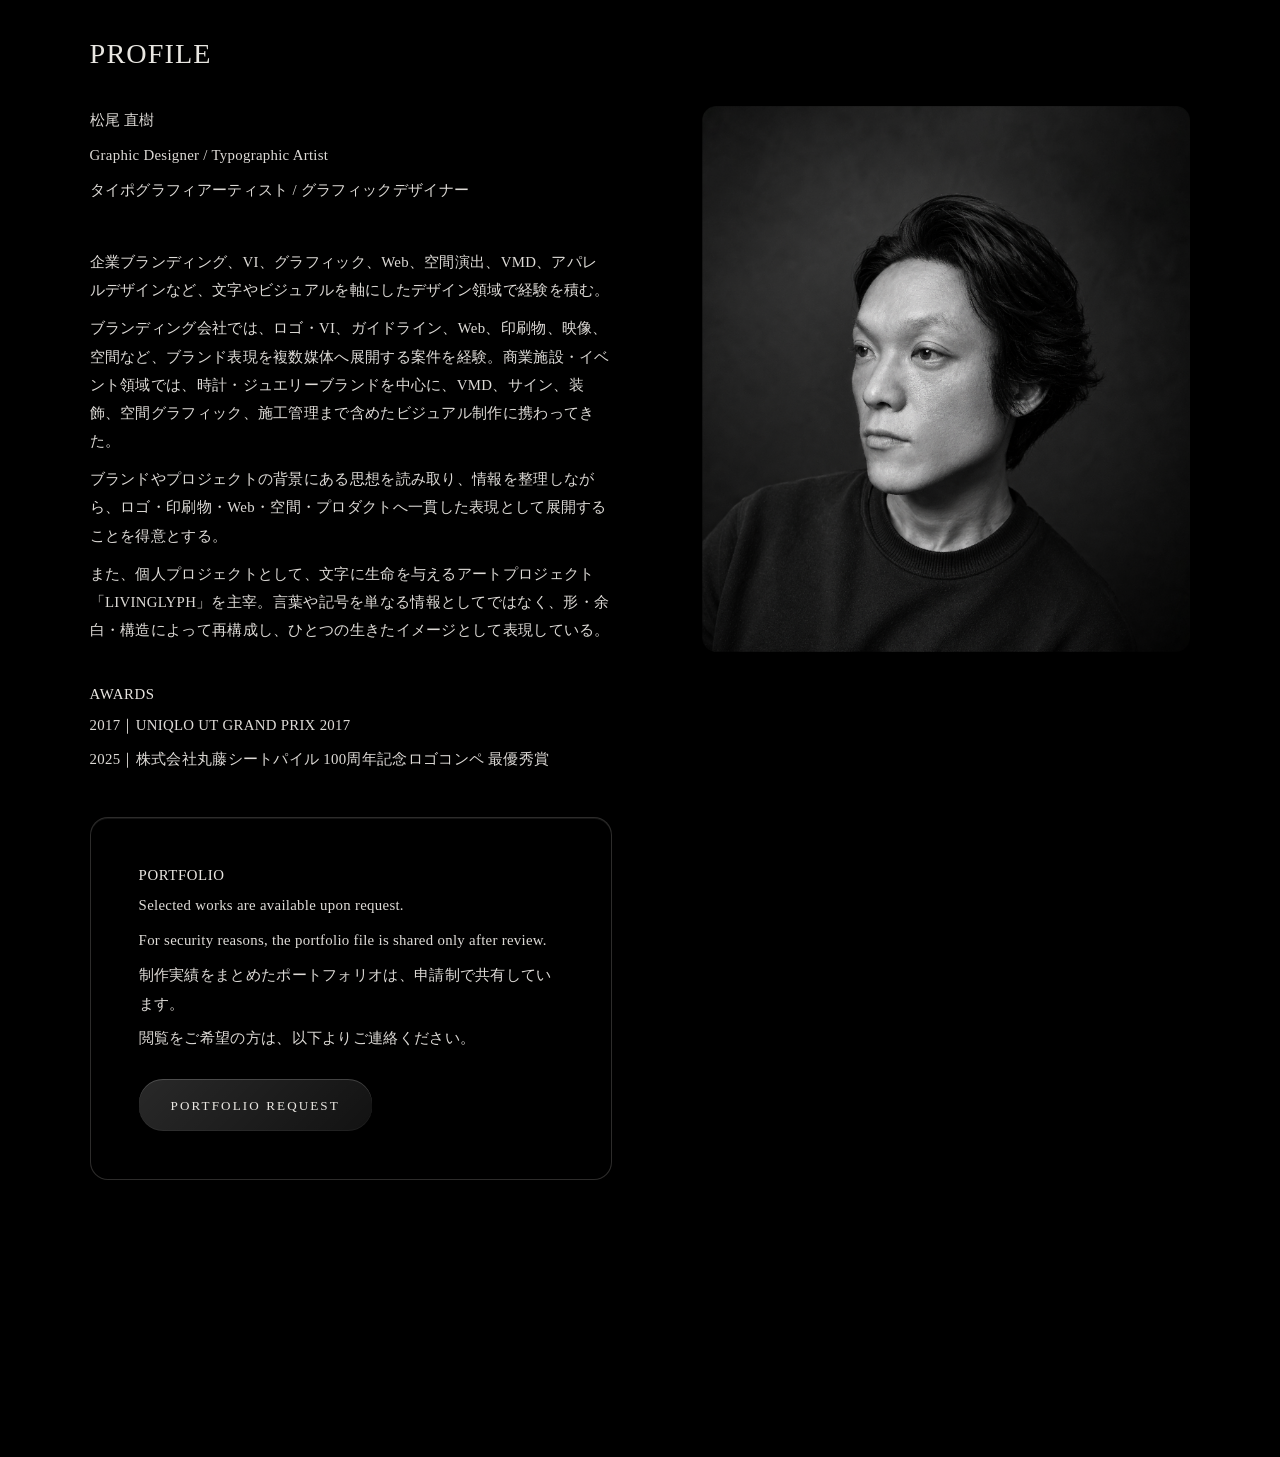
==== commit 83e7c73a: "Update word entry display and loop behavior" ====
--- a/index.html
+++ b/index.html
@@ -27,7 +27,7 @@
     />
     <link rel="preload" href="./assets/video/livinglyph.mp4" as="video" type="video/mp4" />
     <link rel="icon" href="assets/images/livinglyph-logo.png" type="image/png" />
-    <link rel="stylesheet" href="assets/css/styles.css?v=20260529profileimage1" />
+    <link rel="stylesheet" href="assets/css/styles.css?v=20260601wordloop2" />
   </head>
   <body class="home-page top-page">
     <div class="site-noise" aria-hidden="true"></div>
@@ -95,6 +95,38 @@
       <div class="top-fixed-bg-overlay"></div>
     </div>
 
+    <section class="livinglyph-entry is-hidden" aria-labelledby="livinglyph-entry-title" data-livinglyph-entry hidden>
+      <div class="livinglyph-entry-panel" role="dialog" aria-modal="true" aria-describedby="livinglyph-entry-description">
+        <img class="livinglyph-entry-logo" src="assets/images/livinglyph-logo.png" alt="LIVINGLYPH" />
+        <p class="livinglyph-entry-kicker" data-livinglyph-entry-kicker>ENTER LIVINGLYPH</p>
+        <h2 id="livinglyph-entry-title" data-livinglyph-entry-title>LIVINGLYPHは、文字でイメージを描くアートプロジェクトです。</h2>
+        <p id="livinglyph-entry-description" data-livinglyph-entry-description>
+          あなたが作品にしてほしい言葉を入力してください。<br />
+          入力された言葉は、今後の作品制作のヒントとして使用します。
+        </p>
+        <form class="livinglyph-entry-form" data-livinglyph-entry-form>
+          <label class="sr-only" for="livinglyph-entry-word">作品にしてほしい言葉</label>
+          <input
+            class="livinglyph-entry-input"
+            id="livinglyph-entry-word"
+            type="text"
+            name="livinglyph-entry-word"
+            autocomplete="off"
+            maxlength="40"
+            placeholder="作品にしてほしい言葉"
+            data-livinglyph-entry-input
+          />
+          <p class="livinglyph-entry-note">
+            ※ 誹謗中傷・差別的表現・暴力的表現・公序良俗に反する内容・個人情報は入力しないでください。
+          </p>
+          <div class="livinglyph-entry-actions">
+            <button class="livinglyph-entry-button" type="submit" data-livinglyph-entry-submit>ENTER</button>
+            <button class="livinglyph-entry-button livinglyph-entry-button--ghost" type="button" data-livinglyph-entry-skip>SKIP</button>
+          </div>
+        </form>
+      </div>
+    </section>
+
     <main id="top">
       <div class="top-story-scene">
         <section class="opening top-brand-hero" aria-label="LIVINGLYPH brand concept">
@@ -110,6 +142,24 @@
             </p>
           </div>
           <h1 class="sr-only">LIVINGLYPH</h1>
+        </section>
+
+        <section class="livinglyph-words" aria-labelledby="livinglyph-words-title">
+          <div class="livinglyph-words__inner reveal">
+            <p class="livinglyph-words-kicker">THANK YOU FOR VISITING</p>
+            <h2 id="livinglyph-words-title">訪問ありがとうございます。</h2>
+            <p class="livinglyph-words-heading">現在集まっている言葉</p>
+            <p class="livinglyph-words-description">
+              ここに集まった言葉が、今後LIVINGLYPHの新作制作のヒントになります。<br />
+              あなたが残した言葉も、どこかで作品になるかもしれません。
+            </p>
+            <p class="livinglyph-word-note">
+              ※ 誹謗中傷・差別的表現・暴力的表現・公序良俗に反する内容・個人情報は入力しないでください。<br />
+              入力された言葉は内容を確認のうえ、作品制作の参考として反映される場合があります。
+            </p>
+            <div class="livinglyph-word-cloud" aria-live="polite" data-livinglyph-word-cloud></div>
+            <a class="livinglyph-words-link word-entry-cta" href="/?entry=1" data-livinglyph-reentry-link>言葉を入力する</a>
+          </div>
         </section>
 
         <section class="brand-story" id="brand-story">
@@ -192,6 +242,6 @@
       <p data-i18n="footerCopy">© 2026 LIVINGLYPH. All Rights Reserved.</p>
     </footer>
 
-    <script src="assets/js/app.js?v=20260529topvideo2" defer></script>
+    <script src="assets/js/app.js?v=20260601wordloop2" defer></script>
   </body>
 </html>
--- a/assets/css/styles.css
+++ b/assets/css/styles.css
@@ -576,6 +576,617 @@
   border-color: rgba(246, 243, 238, 0.95);
   background: rgba(255, 255, 255, 0.08);
   transform: scale(1.04);
+}
+
+.livinglyph-entry {
+  position: fixed;
+  inset: 0;
+  z-index: 1000;
+  display: grid;
+  place-items: center;
+  padding: clamp(1.4rem, 5vw, 4rem);
+  background:
+    radial-gradient(circle at 50% 28%, rgba(255, 255, 255, 0.1), transparent 30%),
+    rgba(0, 0, 0, 0.86);
+  opacity: 1;
+  visibility: visible;
+  transition:
+    opacity 420ms var(--ease),
+    visibility 420ms var(--ease);
+}
+
+.livinglyph-entry[hidden],
+.livinglyph-entry.is-hidden {
+  opacity: 0;
+  visibility: hidden;
+  pointer-events: none;
+}
+
+.livinglyph-entry-panel {
+  display: grid;
+  width: min(100%, 38rem);
+  gap: clamp(1.1rem, 2.6vw, 1.6rem);
+  padding: clamp(2rem, 5vw, 3.6rem);
+  border: 1px solid rgba(246, 243, 238, 0.16);
+  border-radius: 1.4rem;
+  background:
+    linear-gradient(135deg, rgba(255, 255, 255, 0.09), rgba(255, 255, 255, 0.035)),
+    rgba(0, 0, 0, 0.56);
+  box-shadow:
+    0 1.5rem 5rem rgba(0, 0, 0, 0.46),
+    inset 0 1px 0 rgba(255, 255, 255, 0.12);
+  -webkit-backdrop-filter: blur(18px) saturate(1.1);
+  backdrop-filter: blur(18px) saturate(1.1);
+  text-align: center;
+}
+
+.livinglyph-entry-logo {
+  justify-self: center;
+  width: min(68vw, 16rem);
+  height: auto;
+}
+
+.livinglyph-entry-kicker,
+.livinglyph-words-kicker {
+  margin: 0;
+  color: rgba(246, 243, 238, 0.58);
+  font-family: var(--latin-serif);
+  font-size: clamp(0.75rem, 1vw, 0.9rem);
+  line-height: 1.4;
+  letter-spacing: 0.14em;
+}
+
+.livinglyph-entry h2 {
+  margin: 0;
+  color: rgba(246, 243, 238, 0.95);
+  font-family: var(--serif);
+  font-size: clamp(1.12rem, 2.2vw, 1.62rem);
+  font-weight: 500;
+  line-height: 1.75;
+}
+
+.livinglyph-entry p {
+  margin: 0;
+  color: rgba(246, 243, 238, 0.72);
+  font-family: var(--serif);
+  font-size: clamp(0.92rem, 1.2vw, 1rem);
+  line-height: 2;
+}
+
+.livinglyph-entry-form {
+  display: grid;
+  gap: 1rem;
+  margin-top: 0.4rem;
+}
+
+.livinglyph-entry-input {
+  width: 100%;
+  min-height: 3.35rem;
+  padding: 0.9rem 1.15rem;
+  border: 1px solid rgba(246, 243, 238, 0.22);
+  border-radius: 1rem;
+  background: rgba(255, 255, 255, 0.045);
+  color: var(--white);
+  font: inherit;
+  letter-spacing: 0.04em;
+  outline: 0;
+  transition:
+    border-color 260ms var(--ease),
+    background-color 260ms var(--ease),
+    box-shadow 260ms var(--ease);
+}
+
+.livinglyph-entry-input::placeholder {
+  color: rgba(246, 243, 238, 0.36);
+}
+
+.livinglyph-entry-input:focus {
+  border-color: rgba(246, 243, 238, 0.66);
+  background: rgba(255, 255, 255, 0.07);
+  box-shadow: 0 0 0 3px rgba(255, 255, 255, 0.055);
+}
+
+.livinglyph-entry-note {
+  margin: -0.2rem auto 0;
+  color: rgba(246, 243, 238, 0.5);
+  font-family: var(--serif);
+  font-size: clamp(0.625rem, 0.85vw, 0.75rem);
+  line-height: 1.7;
+  letter-spacing: 0.04em;
+  text-align: center;
+}
+
+.livinglyph-entry-actions {
+  display: flex;
+  flex-wrap: wrap;
+  justify-content: center;
+  gap: 0.8rem;
+}
+
+.livinglyph-entry-button {
+  display: inline-flex;
+  min-width: 8.8rem;
+  min-height: 3rem;
+  align-items: center;
+  justify-content: center;
+  padding: 0 1.4rem;
+  border: 1px solid rgba(246, 243, 238, 0.24);
+  border-radius: var(--link-button-radius);
+  background:
+    linear-gradient(135deg, rgba(255, 255, 255, 0.14), rgba(255, 255, 255, 0.06));
+  color: rgba(246, 243, 238, 0.94);
+  cursor: pointer;
+  font-family: var(--latin-serif);
+  font-size: 0.82rem;
+  letter-spacing: 0.16em;
+  transition:
+    background-color 260ms var(--ease),
+    border-color 260ms var(--ease),
+    transform 260ms var(--ease);
+}
+
+.livinglyph-entry-button:hover,
+.livinglyph-entry-button:focus-visible {
+  border-color: rgba(246, 243, 238, 0.46);
+  background:
+    linear-gradient(135deg, rgba(255, 255, 255, 0.18), rgba(255, 255, 255, 0.08));
+  outline: 0;
+  transform: translateY(-1px);
+}
+
+.livinglyph-entry-button--ghost {
+  background: rgba(0, 0, 0, 0.24);
+  color: rgba(246, 243, 238, 0.72);
+}
+
+.livinglyph-words {
+  position: relative;
+  z-index: 2;
+  padding: clamp(4.8rem, 8vw, 7.6rem) clamp(1.4rem, 7vw, 7rem);
+  background: transparent;
+  text-align: center;
+}
+
+.livinglyph-words__inner {
+  display: grid;
+  width: min(100%, 70rem);
+  gap: clamp(1rem, 2vw, 1.5rem);
+  margin-inline: auto;
+}
+
+.livinglyph-words h2,
+.livinglyph-words-heading {
+  margin: 0;
+  color: rgba(246, 243, 238, 0.94);
+  font-family: var(--serif);
+  font-weight: 500;
+  line-height: 1.6;
+}
+
+.livinglyph-words h2 {
+  font-size: clamp(1.15rem, 2vw, 1.7rem);
+}
+
+.livinglyph-words-heading {
+  font-size: clamp(1rem, 1.45vw, 1.28rem);
+}
+
+.livinglyph-words-description {
+  max-width: 42rem;
+  margin: 0 auto;
+  color: rgba(246, 243, 238, 0.68);
+  font-family: var(--serif);
+  font-size: clamp(0.9rem, 1.1vw, 1rem);
+  line-height: 1.95;
+}
+
+.livinglyph-word-note {
+  max-width: 39rem;
+  margin: 0.45rem auto 0;
+  padding-inline: 0.75rem;
+  color: rgba(246, 243, 238, 0.5);
+  font-family: var(--serif);
+  font-size: clamp(0.74rem, 0.9vw, 0.82rem);
+  line-height: 1.86;
+  text-align: center;
+}
+
+.livinglyph-word-cloud {
+  position: relative;
+  width: min(100%, 61.25rem);
+  min-height: 7.35rem;
+  margin: clamp(2rem, 3.6vw, 3rem) auto 0;
+  padding: 1.75rem 0 1.9rem;
+  overflow: hidden;
+  -webkit-mask-image: linear-gradient(90deg, transparent 0%, #000 8%, #000 92%, transparent 100%);
+  mask-image: linear-gradient(90deg, transparent 0%, #000 8%, #000 92%, transparent 100%);
+}
+
+.livinglyph-word-cloud.is-marquee {
+  overflow: hidden;
+  -webkit-mask-image: linear-gradient(90deg, transparent 0%, #000 8%, #000 92%, transparent 100%);
+  mask-image: linear-gradient(90deg, transparent 0%, #000 8%, #000 92%, transparent 100%);
+}
+
+.livinglyph-word-track {
+  align-items: center;
+  display: flex;
+  width: max-content;
+  gap: 1.75rem;
+  padding: 0.75rem 0;
+  animation: livinglyphWordsLoop 34s linear infinite;
+  will-change: transform;
+}
+
+.livinglyph-word-cloud.is-marquee .livinglyph-word-track {
+  width: max-content;
+  animation: livinglyphWordsLoop 34s linear infinite;
+}
+
+.livinglyph-word-cloud.is-low-count .livinglyph-word-track {
+  gap: 0;
+  width: 300%;
+  padding-left: 0;
+  animation: livinglyphWordsLoopLow 42s linear infinite;
+}
+
+.livinglyph-word-cloud:hover .livinglyph-word-track {
+  animation-play-state: paused;
+}
+
+.livinglyph-word-group {
+  display: flex;
+  align-items: center;
+  gap: 1.38rem;
+  min-height: 5.65rem;
+  overflow: visible;
+  padding-right: 1.38rem;
+}
+
+.livinglyph-word-cloud.is-marquee .livinglyph-word-group {
+  display: flex;
+}
+
+.livinglyph-word-cloud.is-low-count .livinglyph-word-group {
+  justify-content: center;
+  width: 100%;
+  min-width: 33.333%;
+  padding-inline: clamp(2rem, 8vw, 6rem);
+}
+
+.livinglyph-word {
+  position: relative;
+  display: inline-flex;
+  align-items: center;
+  justify-content: center;
+  isolation: isolate;
+  overflow: visible;
+}
+
+.livinglyph-word--y1 {
+  transform: translateY(-0.75rem);
+}
+
+.livinglyph-word--y2 {
+  transform: translateY(0.5rem);
+}
+
+.livinglyph-word--y3 {
+  transform: translateY(-0.31rem);
+}
+
+.livinglyph-word--y4 {
+  transform: translateY(0.81rem);
+}
+
+.livinglyph-word--y5 {
+  transform: translateY(-0.56rem);
+}
+
+.livinglyph-word--bubble {
+  position: relative;
+  display: inline-flex;
+  align-items: center;
+  justify-content: center;
+  min-height: 2.38rem;
+  padding: 0.62rem 1.16rem;
+  border: 1px solid rgba(246, 243, 238, 0.22);
+  border-radius: 999px;
+  background:
+    linear-gradient(135deg, rgba(255, 255, 255, 0.12), rgba(255, 255, 255, 0.045));
+  box-shadow:
+    0 0.5rem 1.5rem rgba(0, 0, 0, 0.2),
+    inset 0 1px 0 rgba(255, 255, 255, 0.06);
+  color: rgba(246, 243, 238, 0.88);
+  font-family: var(--latin-serif);
+  font-size: clamp(0.72rem, 1.02vw, 0.9rem);
+  line-height: 1;
+  letter-spacing: 0.08em;
+  white-space: nowrap;
+  animation: livinglyphWordFloat var(--word-duration, 7s) ease-in-out infinite alternate;
+  animation-delay: var(--word-delay, 0s);
+  -webkit-backdrop-filter: blur(12px);
+  backdrop-filter: blur(12px);
+  transition:
+    opacity 350ms var(--ease),
+    transform 350ms var(--ease),
+    border-color 350ms var(--ease),
+    background 350ms var(--ease),
+    box-shadow 350ms var(--ease);
+}
+
+.livinglyph-word--bubble::after {
+  display: none;
+  content: none;
+}
+
+.livinglyph-word--bubble:hover {
+  border-color: rgba(246, 243, 238, 0.28);
+  background:
+    linear-gradient(135deg, rgba(255, 255, 255, 0.14), rgba(255, 255, 255, 0.05));
+  color: rgba(246, 243, 238, 0.96);
+}
+
+.livinglyph-word--new {
+  border-color: rgba(226, 213, 170, 0.58);
+  background:
+    linear-gradient(135deg, rgba(226, 213, 170, 0.18), rgba(255, 255, 255, 0.06));
+  box-shadow:
+    0 0 18px rgba(226, 213, 170, 0.16),
+    0 8px 24px rgba(0, 0, 0, 0.24),
+    inset 0 1px 0 rgba(255, 255, 255, 0.12);
+  color: rgba(255, 255, 255, 0.98);
+}
+
+.livinglyph-word--new::before {
+  position: absolute;
+  inset: -2px;
+  border: 1px solid rgba(226, 213, 170, 0.18);
+  border-radius: inherit;
+  content: "";
+  opacity: 0.8;
+  pointer-events: none;
+}
+
+.livinglyph-word--float-alt {
+  animation-name: livinglyphWordFloatAlt;
+}
+
+@keyframes livinglyphWordsLoop {
+  from {
+    transform: translate3d(0, 0, 0);
+  }
+
+  to {
+    transform: translate3d(-50%, 0, 0);
+  }
+}
+
+@keyframes livinglyphWordsLoopLow {
+  from {
+    transform: translate3d(0, 0, 0);
+  }
+
+  to {
+    transform: translate3d(-33.333%, 0, 0);
+  }
+}
+
+@keyframes livinglyphWordFloatAlt {
+  from {
+    opacity: 0.66;
+    transform: translate3d(0, 0, 0);
+  }
+
+  to {
+    opacity: 1;
+    transform: translate3d(-0.25rem, 0.32rem, 0);
+  }
+}
+
+.livinglyph-words-link,
+.word-entry-cta {
+  display: flex;
+  align-items: center;
+  justify-content: center;
+  justify-self: center;
+  width: min(520px, 92%);
+  min-height: 88px;
+  margin: 28px auto 0;
+  padding: 18px 32px;
+  border: 1px solid rgba(255, 255, 255, 0.22);
+  border-radius: 32px;
+  background:
+    linear-gradient(135deg, rgba(255, 255, 255, 0.1), rgba(255, 255, 255, 0.04));
+  box-shadow:
+    0 10px 30px rgba(0, 0, 0, 0.28),
+    inset 0 1px 0 rgba(255, 255, 255, 0.06);
+  color: rgba(255, 255, 255, 0.92);
+  font-family: var(--serif);
+  font-size: clamp(0.92rem, 1.1vw, 1rem);
+  line-height: 1.6;
+  letter-spacing: 0.08em;
+  text-align: center;
+  text-decoration: none;
+  -webkit-backdrop-filter: blur(10px);
+  backdrop-filter: blur(10px);
+  transition:
+    transform 0.3s ease,
+    background 0.3s ease,
+    border-color 0.3s ease,
+    box-shadow 0.3s ease;
+}
+
+.livinglyph-words-link:hover,
+.livinglyph-words-link:focus-visible,
+.word-entry-cta:hover,
+.word-entry-cta:focus-visible {
+  border-color: rgba(255, 255, 255, 0.32);
+  background:
+    linear-gradient(135deg, rgba(255, 255, 255, 0.14), rgba(255, 255, 255, 0.06));
+  box-shadow:
+    0 14px 34px rgba(0, 0, 0, 0.34),
+    inset 0 1px 0 rgba(255, 255, 255, 0.08);
+  color: rgba(255, 255, 255, 0.92);
+  outline: 0;
+  transform: translateY(-2px);
+}
+
+.livinglyph-words-link:active,
+.word-entry-cta:active {
+  transform: translateY(0);
+}
+
+@keyframes livinglyphWordFloat {
+  from {
+    opacity: 0.62;
+    transform: translate3d(0, 0, 0);
+  }
+
+  to {
+    opacity: 1;
+    transform: translate3d(0.38rem, -0.5rem, 0);
+  }
+}
+
+@media (max-width: 768px) {
+  .livinglyph-entry {
+    align-items: end;
+    padding: 1rem;
+  }
+
+  .livinglyph-entry-panel {
+    max-height: calc(100dvh - 2rem);
+    overflow-y: auto;
+    padding: 1.6rem;
+    border-radius: 1.1rem;
+  }
+
+  .livinglyph-entry-actions {
+    display: grid;
+    grid-template-columns: 1fr;
+  }
+
+  .livinglyph-entry-button {
+    width: 100%;
+  }
+
+  .livinglyph-words {
+    padding: clamp(4rem, 13vw, 5.6rem) clamp(1.2rem, 5vw, 1.4rem);
+  }
+
+  .livinglyph-word-note {
+    max-width: min(100%, 38.75rem);
+    padding-inline: 0.75rem;
+    font-size: 0.72rem;
+    line-height: 1.78;
+  }
+
+  .livinglyph-word-cloud {
+    width: 100%;
+    min-height: 6.65rem;
+    margin-top: 1.75rem;
+    padding: 1.15rem 0 1.28rem;
+  }
+
+  .livinglyph-word-track {
+    gap: 0.75rem;
+    animation-duration: 36s;
+  }
+
+  .livinglyph-word-group {
+    gap: 0.75rem;
+    min-height: 4.25rem;
+    padding-right: 0.75rem;
+  }
+
+  .livinglyph-word-cloud.is-low-count .livinglyph-word-track {
+    gap: 0;
+    width: 300%;
+    padding-left: 0;
+    animation: livinglyphWordsLoopLow 36s linear infinite;
+  }
+
+  .livinglyph-word-cloud.is-low-count .livinglyph-word-group {
+    gap: 0.75rem;
+    justify-content: center;
+    width: 100%;
+    min-width: 33.333%;
+    padding-inline: 1rem;
+  }
+
+  .livinglyph-word--y1 {
+    transform: translateY(-0.42rem);
+  }
+
+  .livinglyph-word--y2 {
+    transform: translateY(0.34rem);
+  }
+
+  .livinglyph-word--y3 {
+    transform: translateY(-0.18rem);
+  }
+
+  .livinglyph-word--y4 {
+    transform: translateY(0.46rem);
+  }
+
+  .livinglyph-word--y5 {
+    transform: translateY(-0.32rem);
+  }
+
+  .livinglyph-word--bubble {
+    min-height: 2.12rem;
+    padding: 0.54rem 0.88rem;
+    font-size: 0.69rem;
+    letter-spacing: 0.06em;
+  }
+
+  .word-entry-cta {
+    min-height: 76px;
+    padding: 16px 24px;
+    border-radius: 28px;
+  }
+}
+
+@media (max-width: 480px) {
+  .livinglyph-entry-actions {
+    gap: 0.75rem;
+  }
+
+  .word-entry-cta {
+    width: calc(100% - 32px);
+    min-height: 68px;
+    padding: 14px 18px;
+    border-radius: 24px;
+    font-size: 14px;
+    line-height: 1.5;
+  }
+}
+
+@media (max-width: 430px) {
+  .livinglyph-word-track {
+    animation-duration: 32s;
+  }
+
+  .livinglyph-word-group {
+    gap: 0.62rem;
+    padding-right: 0.62rem;
+  }
+
+  .livinglyph-word-cloud.is-low-count .livinglyph-word-track {
+    gap: 0;
+    padding-left: 0;
+  }
+
+  .livinglyph-word-cloud.is-low-count .livinglyph-word-group {
+    padding-inline: 0.75rem;
+  }
+
+  .livinglyph-word--bubble {
+    padding: 0.5rem 0.78rem;
+    font-size: 0.66rem;
+  }
 }
 
 .top-actions,
@@ -3288,153 +3899,238 @@
 .samurai-works {
   display: grid;
   justify-items: center;
-  padding: clamp(7rem, 13vw, 12rem) 0 clamp(6rem, 10vw, 9rem);
+  padding: clamp(7rem, 13vw, 12rem) clamp(1.25rem, 4vw, 4rem) clamp(6rem, 10vw, 9rem);
   overflow: hidden;
   background: transparent;
   text-align: center;
 }
 
-.samurai-slider {
-  display: grid;
+.samurai-works-slider {
   position: relative;
+  width: min(100%, 118rem);
+  margin-top: clamp(4rem, 7vw, 6rem);
+  outline: none;
+}
+
+.samurai-works-viewport {
+  position: relative;
+  height: clamp(620px, 70vh, 760px);
+  overflow: hidden;
+  border: 1px solid rgba(255, 255, 255, 0.14);
+  border-radius: 18px;
+  background: rgba(0, 0, 0, 0.4);
+  box-shadow: 0 2rem 6rem rgba(0, 0, 0, 0.38);
+  isolation: isolate;
+}
+
+.samurai-works-backdrop,
+.samurai-works-stage {
+  position: absolute;
+  inset: 0;
+}
+
+.samurai-works-backdrop {
+  z-index: 0;
+  overflow: hidden;
+  pointer-events: none;
+}
+
+.samurai-works-backdrop img {
+  display: block;
   width: 100%;
-  grid-template-columns: minmax(0, 1fr);
-  margin-top: clamp(4.2rem, 8vw, 6.6rem);
-}
-
-.samurai-slider__viewport {
-  position: relative;
-  grid-column: 1;
-  height: clamp(17rem, 33vw, 31rem);
-  overflow: visible;
-}
-
-.samurai-slide {
+  height: 100%;
+  object-fit: cover;
+  object-position: center center;
+  opacity: 0.42;
+  filter: blur(22px) saturate(0.95);
+  transform: scale(1.18);
+  transition:
+    opacity 0.7s ease,
+    filter 0.7s ease;
+}
+
+.samurai-works-overlay {
+  position: absolute;
+  inset: 0;
+  z-index: 1;
+  background:
+    radial-gradient(circle at center, rgba(0, 0, 0, 0.08) 0%, rgba(0, 0, 0, 0.72) 76%),
+    linear-gradient(0deg, rgba(0, 0, 0, 0.82) 0%, rgba(0, 0, 0, 0.22) 54%, rgba(0, 0, 0, 0.72) 100%);
+  pointer-events: none;
+}
+
+.samurai-works-stage {
+  z-index: 2;
+}
+
+.samurai-works-slide {
   position: absolute;
   top: 50%;
   left: 50%;
-  width: clamp(17rem, 33vw, 31rem);
-  aspect-ratio: 1 / 1;
-  margin: 0;
+  z-index: 2;
+  width: min(31rem, 38vw);
   opacity: 0;
+  pointer-events: none;
   filter: blur(8px);
-  transform: translate3d(calc(-50% + (var(--slide-offset, 0) * clamp(15rem, 31vw, 29rem))), -50%, 0) scale(0.74);
+  transform: translate3d(-50%, -50%, 0) scale(0.72);
   transition:
-    opacity 0.55s ease,
-    filter 0.55s ease,
-    transform 0.55s ease;
-  will-change: transform, opacity, filter;
-}
-
-.samurai-slide.is-neighbor {
-  opacity: 0.64;
-}
-
-.samurai-slide.is-active {
-  z-index: 2;
+    opacity 0.7s ease,
+    filter 0.7s ease,
+    transform 0.7s ease;
+  will-change: opacity, filter, transform;
+}
+
+.samurai-works-slide.is-active {
+  z-index: 4;
   opacity: 1;
+  pointer-events: auto;
   filter: blur(0);
   transform: translate3d(-50%, -50%, 0) scale(1);
 }
 
-.samurai-slide img {
+.samurai-works-slide.is-prev {
+  z-index: 3;
+  opacity: 0.38;
+  filter: blur(7px);
+  transform: translate3d(calc(-50% - min(26vw, 24rem)), -50%, 0) scale(0.78);
+}
+
+.samurai-works-slide.is-next {
+  z-index: 3;
+  opacity: 0.38;
+  filter: blur(7px);
+  transform: translate3d(calc(-50% + min(26vw, 24rem)), -50%, 0) scale(0.78);
+}
+
+.samurai-works-image {
   display: block;
   width: 100%;
-  height: 100%;
-  border-radius: 8px;
-  box-shadow: 0 1.5rem 5rem rgba(0, 0, 0, 0.55);
+  aspect-ratio: 1 / 1;
+  border: 1px solid rgba(255, 255, 255, 0.14);
+  border-radius: 18px;
   object-fit: cover;
   object-position: top center;
-}
-
-.samurai-slider__button {
-  position: absolute;
-  bottom: calc(-1 * clamp(3.55rem, 5.7vw, 5.15rem));
-  z-index: 4;
-  width: clamp(5.2rem, 10.5vw, 8.8rem);
-  height: 2rem;
-  border: 0;
-  background: transparent;
-  cursor: pointer;
-}
-
-.samurai-slider__button::before,
-.samurai-slider__button::after {
-  position: absolute;
-  top: 50%;
-  content: "";
-}
-
-.samurai-slider__button::before {
-  left: 0;
-  width: 100%;
-  height: 1px;
-  background: rgba(255, 255, 255, 0.56);
-  transform: translateY(-50%);
-}
-
-.samurai-slider__button::after {
-  width: 0.56rem;
-  height: 0.56rem;
-  border-top: 1px solid rgba(255, 255, 255, 0.62);
-}
-
-.samurai-slider__button--prev {
-  left: calc(50% - clamp(13rem, 24vw, 23rem));
-}
-
-.samurai-slider__button--prev::after {
-  left: 0;
-  border-left: 1px solid rgba(255, 255, 255, 0.62);
-  transform: translateY(-50%) rotate(-45deg);
-}
-
-.samurai-slider__button--next {
-  right: calc(50% - clamp(13rem, 24vw, 23rem));
-}
-
-.samurai-slider__button--next::after {
-  right: 0;
-  border-right: 1px solid rgba(255, 255, 255, 0.62);
-  transform: translateY(-50%) rotate(45deg);
-}
-
-.samurai-slider__button:hover,
-.samurai-slider__button:focus-visible {
-  outline: 0;
-}
-
-.samurai-slider__button:hover::before,
-.samurai-slider__button:focus-visible::before,
-.samurai-slider__button:hover::after,
-.samurai-slider__button:focus-visible::after {
-  border-color: rgba(255, 255, 255, 0.9);
-}
-
-.samurai-slider__button:hover::before,
-.samurai-slider__button:focus-visible::before {
-  background: rgba(255, 255, 255, 0.9);
-}
-
-.samurai-work-title {
-  display: grid;
-  gap: 0.45rem;
-  margin-top: clamp(1.4rem, 3vw, 2.2rem);
-}
-
-.samurai-work-title p {
+  box-shadow: 0 1.8rem 5rem rgba(0, 0, 0, 0.48);
+}
+
+.samurai-works-caption {
+  display: grid;
+  justify-items: center;
+  margin-top: clamp(1rem, 2vw, 1.45rem);
+  text-align: center;
+  transition: opacity 0.45s ease;
+}
+
+.samurai-works-slide:not(.is-active) .samurai-works-caption {
+  opacity: 0;
+}
+
+.samurai-works-kicker {
+  margin: 0 0 0.5rem;
+  color: rgba(255, 255, 255, 0.58);
+  font-family: "EB Garamond", var(--serif);
+  font-size: clamp(0.64rem, 0.9vw, 0.82rem);
+  letter-spacing: 0.22em;
+  line-height: 1;
+}
+
+.samurai-works-title {
   margin: 0;
   color: var(--samurai-text);
   font-family: var(--samurai-display);
-  font-size: clamp(1.55rem, 2.8vw, 2.5rem);
-  line-height: 1.1;
-}
-
-.samurai-work-title span {
+  font-size: clamp(1.9rem, 3.4vw, 3.6rem);
+  font-weight: 500;
+  line-height: 1.05;
+}
+
+.samurai-works-subtitle {
+  margin: 0.45rem 0 0;
+  color: rgba(255, 255, 255, 0.56);
+  font-family: var(--samurai-display);
+  font-size: clamp(0.78rem, 1vw, 0.98rem);
+  letter-spacing: 0.12em;
+  line-height: 1.2;
+}
+
+.samurai-works-copy {
+  max-width: 25rem;
+  margin: 0.75rem 0 0;
   color: var(--samurai-muted);
+  font-size: clamp(0.74rem, 0.95vw, 0.88rem);
+  line-height: 1.9;
+}
+
+.samurai-works-controls {
+  position: absolute;
+  right: 50%;
+  bottom: clamp(2.4rem, 5vw, 4rem);
+  z-index: 5;
+  display: flex;
+  align-items: center;
+  gap: clamp(14rem, 28vw, 28rem);
+  transform: translateX(50%);
+}
+
+.samurai-works-prev,
+.samurai-works-next {
+  display: inline-flex;
+  width: clamp(2.85rem, 4.2vw, 3.7rem);
+  height: clamp(2.85rem, 4.2vw, 3.7rem);
+  align-items: center;
+  justify-content: center;
+  border: 1px solid rgba(255, 255, 255, 0.22);
+  border-radius: 50%;
+  background: rgba(0, 0, 0, 0.24);
+  color: rgba(255, 255, 255, 0.76);
   font-family: var(--samurai-display);
-  font-size: clamp(0.78rem, 1.2vw, 1rem);
-  line-height: 1;
+  font-size: clamp(1.1rem, 1.5vw, 1.35rem);
+  letter-spacing: 0.18em;
+  cursor: pointer;
+  transition:
+    background 0.24s ease,
+    border-color 0.24s ease,
+    color 0.24s ease,
+    transform 0.24s ease;
+}
+
+.samurai-works-prev:hover,
+.samurai-works-next:hover,
+.samurai-works-prev:focus-visible,
+.samurai-works-next:focus-visible {
+  border-color: rgba(255, 255, 255, 0.48);
+  background: rgba(255, 255, 255, 0.055);
+  color: #fff;
+  outline: 0;
+  transform: translateY(-1px);
+}
+
+.samurai-works-pagination {
+  position: absolute;
+  right: 50%;
+  bottom: clamp(1rem, 2vw, 1.6rem);
+  z-index: 5;
+  display: flex;
+  justify-content: center;
+  gap: clamp(0.42rem, 1vw, 0.7rem);
+  transform: translateX(50%);
+}
+
+.samurai-works-pagination button {
+  width: 0.48rem;
+  height: 0.48rem;
+  padding: 0;
+  border: 0;
+  border-radius: 999px;
+  background: rgba(255, 255, 255, 0.24);
+  cursor: pointer;
+  transition:
+    width 0.24s ease,
+    background 0.24s ease;
+}
+
+.samurai-works-pagination button.is-active {
+  width: 1.65rem;
+  background: rgba(255, 255, 255, 0.78);
 }
 
 @media (max-width: 820px) {
@@ -3496,35 +4192,43 @@
     padding-block: clamp(5.6rem, 20vw, 8rem);
   }
 
-  .samurai-slider {
+  .samurai-works-slider {
     margin-top: clamp(3.2rem, 12vw, 4.5rem);
   }
 
-  .samurai-slider__viewport {
-    height: min(70vw, 23rem);
-  }
-
-  .samurai-slide {
-    width: min(70vw, 23rem);
-    filter: blur(5px);
-    transform: translate3d(calc(-50% + (var(--slide-offset, 0) * min(58vw, 19rem))), -50%, 0) scale(0.76);
-  }
-
-  .samurai-slide.is-active {
-    transform: translate3d(-50%, -50%, 0) scale(1);
-  }
-
-  .samurai-slider__button {
-    bottom: calc(-1 * clamp(3.15rem, 10vw, 4.2rem));
-    width: clamp(3.4rem, 17vw, 5.8rem);
-  }
-
-  .samurai-slider__button--prev {
-    left: clamp(1.25rem, 13vw, 4.8rem);
-  }
-
-  .samurai-slider__button--next {
-    right: clamp(1.25rem, 13vw, 4.8rem);
+  .samurai-works-viewport {
+    height: 560px;
+    border-radius: 14px;
+  }
+
+  .samurai-works-overlay {
+    background:
+      linear-gradient(0deg, rgba(0, 0, 0, 0.84) 0%, rgba(0, 0, 0, 0.24) 58%, rgba(0, 0, 0, 0.56) 100%),
+      linear-gradient(90deg, rgba(0, 0, 0, 0.42) 0%, rgba(0, 0, 0, 0) 64%);
+  }
+
+  .samurai-works-slide {
+    width: min(76vw, 22rem);
+  }
+
+  .samurai-works-slide.is-prev,
+  .samurai-works-slide.is-next {
+    opacity: 0;
+    pointer-events: none;
+  }
+
+  .samurai-works-pagination {
+    bottom: 1.55rem;
+    left: 1.4rem;
+    right: auto;
+    transform: none;
+  }
+
+  .samurai-works-controls {
+    right: 1.25rem;
+    bottom: 1rem;
+    gap: 0.7rem;
+    transform: none;
   }
 }
 
@@ -3534,30 +4238,24 @@
     margin-inline: clamp(0.34rem, 1.8vw, 0.62rem);
   }
 
-  .samurai-slider {
+  .samurai-works-slider {
     margin-top: clamp(3rem, 13vw, 4.2rem);
   }
 
-  .samurai-slide {
-    width: min(76vw, 20rem);
-    transform: translate3d(calc(-50% + (var(--slide-offset, 0) * 62vw)), -50%, 0) scale(0.76);
-  }
-
-  .samurai-slider__button {
-    bottom: calc(-1 * clamp(2.9rem, 12vw, 3.7rem));
-    width: clamp(2.8rem, 18vw, 4.5rem);
-  }
-
-  .samurai-slider__viewport {
-    height: min(76vw, 20rem);
-  }
-
-  .samurai-slider__button--prev {
-    left: 1.15rem;
-  }
-
-  .samurai-slider__button--next {
-    right: 1.15rem;
+  .samurai-works-viewport {
+    height: 480px;
+  }
+
+  .samurai-works-title {
+    font-size: clamp(1.6rem, 11vw, 2.7rem);
+  }
+
+  .samurai-works-copy {
+    font-size: 0.78rem;
+  }
+
+  .samurai-works-backdrop img {
+    object-position: center 42%;
   }
 }
 
@@ -3573,7 +4271,13 @@
     transform: none !important;
   }
 
-  .samurai-slide {
+  .samurai-works-slide {
+    transition: none;
+  }
+
+  .samurai-works-backdrop img,
+  .samurai-works-slide,
+  .samurai-works-caption {
     transition: none;
   }
 }
@@ -4661,6 +5365,151 @@
 .works-movie__arrow:hover,
 .works-movie__arrow:focus-visible {
   opacity: 1;
+  outline: 0;
+}
+
+.service-video-section {
+  position: relative;
+  overflow: hidden;
+  padding: clamp(4.703rem, 7vw, 7.25rem) var(--works-gutter);
+  background: transparent;
+}
+
+.service-video-slider {
+  display: flex;
+  width: min(100%, 1200px);
+  min-height: clamp(24rem, 40vw, 34rem);
+  margin-inline: auto;
+  gap: clamp(0.8rem, 1.5vw, 1.2rem);
+  align-items: stretch;
+}
+
+.service-video-slide {
+  position: relative;
+  flex: 1 1 0;
+  min-width: 0;
+  overflow: hidden;
+  border: 1px solid rgba(246, 243, 238, 0.2);
+  border-radius: 18px;
+  background: rgba(0, 0, 0, 0.35);
+  box-shadow:
+    0 1.8rem 4.8rem rgba(0, 0, 0, 0.34),
+    inset 0 1px 0 rgba(255, 255, 255, 0.07);
+  cursor: pointer;
+  isolation: isolate;
+  opacity: 1;
+  transition:
+    flex 760ms var(--works-ease),
+    opacity 520ms var(--works-ease),
+    border-color 520ms var(--works-ease),
+    background-color 520ms var(--works-ease),
+    transform 520ms var(--works-ease);
+}
+
+.service-video-slider.has-active .service-video-slide:not(.is-active) {
+  opacity: 0.36;
+  transform: scale(0.985);
+}
+
+.service-video-slide.is-active {
+  flex: 3.4 1 0;
+  border-color: rgba(246, 243, 238, 0.44);
+  background: rgba(0, 0, 0, 0.52);
+  cursor: default;
+  opacity: 1;
+  transform: none;
+}
+
+.service-video-slide:focus-visible {
+  outline: 1px solid rgba(246, 243, 238, 0.58);
+  outline-offset: 5px;
+}
+
+.service-video-media {
+  display: block;
+  width: 100%;
+  height: 100%;
+  min-height: clamp(24rem, 40vw, 34rem);
+  background: #020202;
+  filter: contrast(1.04) saturate(0.92);
+  object-fit: cover;
+  object-position: center;
+  transition:
+    filter 520ms var(--works-ease),
+    transform 760ms var(--works-ease);
+}
+
+.service-video-slide.is-active .service-video-media {
+  filter: contrast(1.04) saturate(0.96);
+  object-fit: contain;
+}
+
+.service-video-title {
+  position: absolute;
+  left: clamp(1rem, 2vw, 1.5rem);
+  bottom: clamp(1rem, 2vw, 1.5rem);
+  z-index: 2;
+  margin: 0;
+  color: rgba(246, 243, 238, 0.82);
+  font-family: var(--works-display);
+  font-size: clamp(0.78rem, 0.95vw, 0.92rem);
+  line-height: 1;
+  letter-spacing: 0.16em;
+  pointer-events: none;
+  transition: opacity 360ms var(--works-ease);
+}
+
+.service-video-slide.is-active .service-video-title {
+  opacity: 0.42;
+}
+
+.service-video-close {
+  position: absolute;
+  top: clamp(0.8rem, 1.5vw, 1.15rem);
+  right: clamp(0.8rem, 1.5vw, 1.15rem);
+  z-index: 3;
+  width: 2.45rem;
+  height: 2.45rem;
+  padding: 0;
+  border: 0;
+  border-radius: 50%;
+  background: rgba(0, 0, 0, 0.58);
+  color: rgba(246, 243, 238, 0.9);
+  cursor: pointer;
+  opacity: 0;
+  pointer-events: none;
+  transition:
+    opacity 300ms var(--works-ease),
+    background-color 300ms var(--works-ease);
+}
+
+.service-video-close::before,
+.service-video-close::after {
+  position: absolute;
+  top: 50%;
+  left: 50%;
+  width: 1rem;
+  height: 1px;
+  background: currentColor;
+  content: "";
+}
+
+.service-video-close::before {
+  transform: translate(-50%, -50%) rotate(45deg);
+}
+
+.service-video-close::after {
+  transform: translate(-50%, -50%) rotate(-45deg);
+}
+
+.service-video-slide.is-active .service-video-close {
+  opacity: 1;
+  pointer-events: auto;
+}
+
+.service-video-close:hover,
+.service-video-close:focus-visible {
+  background: rgba(246, 243, 238, 0.12);
   outline: 0;
 }
 
@@ -5423,6 +6272,38 @@
     height: 2rem;
   }
 
+  .service-video-section {
+    padding: clamp(4.703rem, 10vw, 6rem) var(--works-gutter);
+  }
+
+  .service-video-slider {
+    display: grid;
+    min-height: auto;
+    gap: 1rem;
+  }
+
+  .service-video-slide,
+  .service-video-slide.is-active {
+    min-height: auto;
+    transform: none;
+  }
+
+  .service-video-slider.has-active .service-video-slide:not(.is-active) {
+    opacity: 0.62;
+    transform: none;
+  }
+
+  .service-video-media {
+    height: auto;
+    min-height: 0;
+    aspect-ratio: 16 / 10;
+    object-fit: contain;
+  }
+
+  .service-video-slide.is-active .service-video-media {
+    object-fit: contain;
+  }
+
   .works-awards > h3 {
     margin-bottom: 2.6rem;
   }
@@ -5447,9 +6328,19 @@
 
   .works-gallery__track,
   .works-gallery__portrait,
-  .works-movie__viewport {
+  .works-movie__viewport,
+  .service-video-slide,
+  .service-video-media,
+  .livinglyph-word-track,
+  .livinglyph-word,
+  .livinglyph-word--bubble {
     animation: none !important;
     transform: none !important;
+    transition: none !important;
+  }
+
+  .livinglyph-word--bubble::after {
+    transition: none !important;
   }
 
   .works-movie__track {
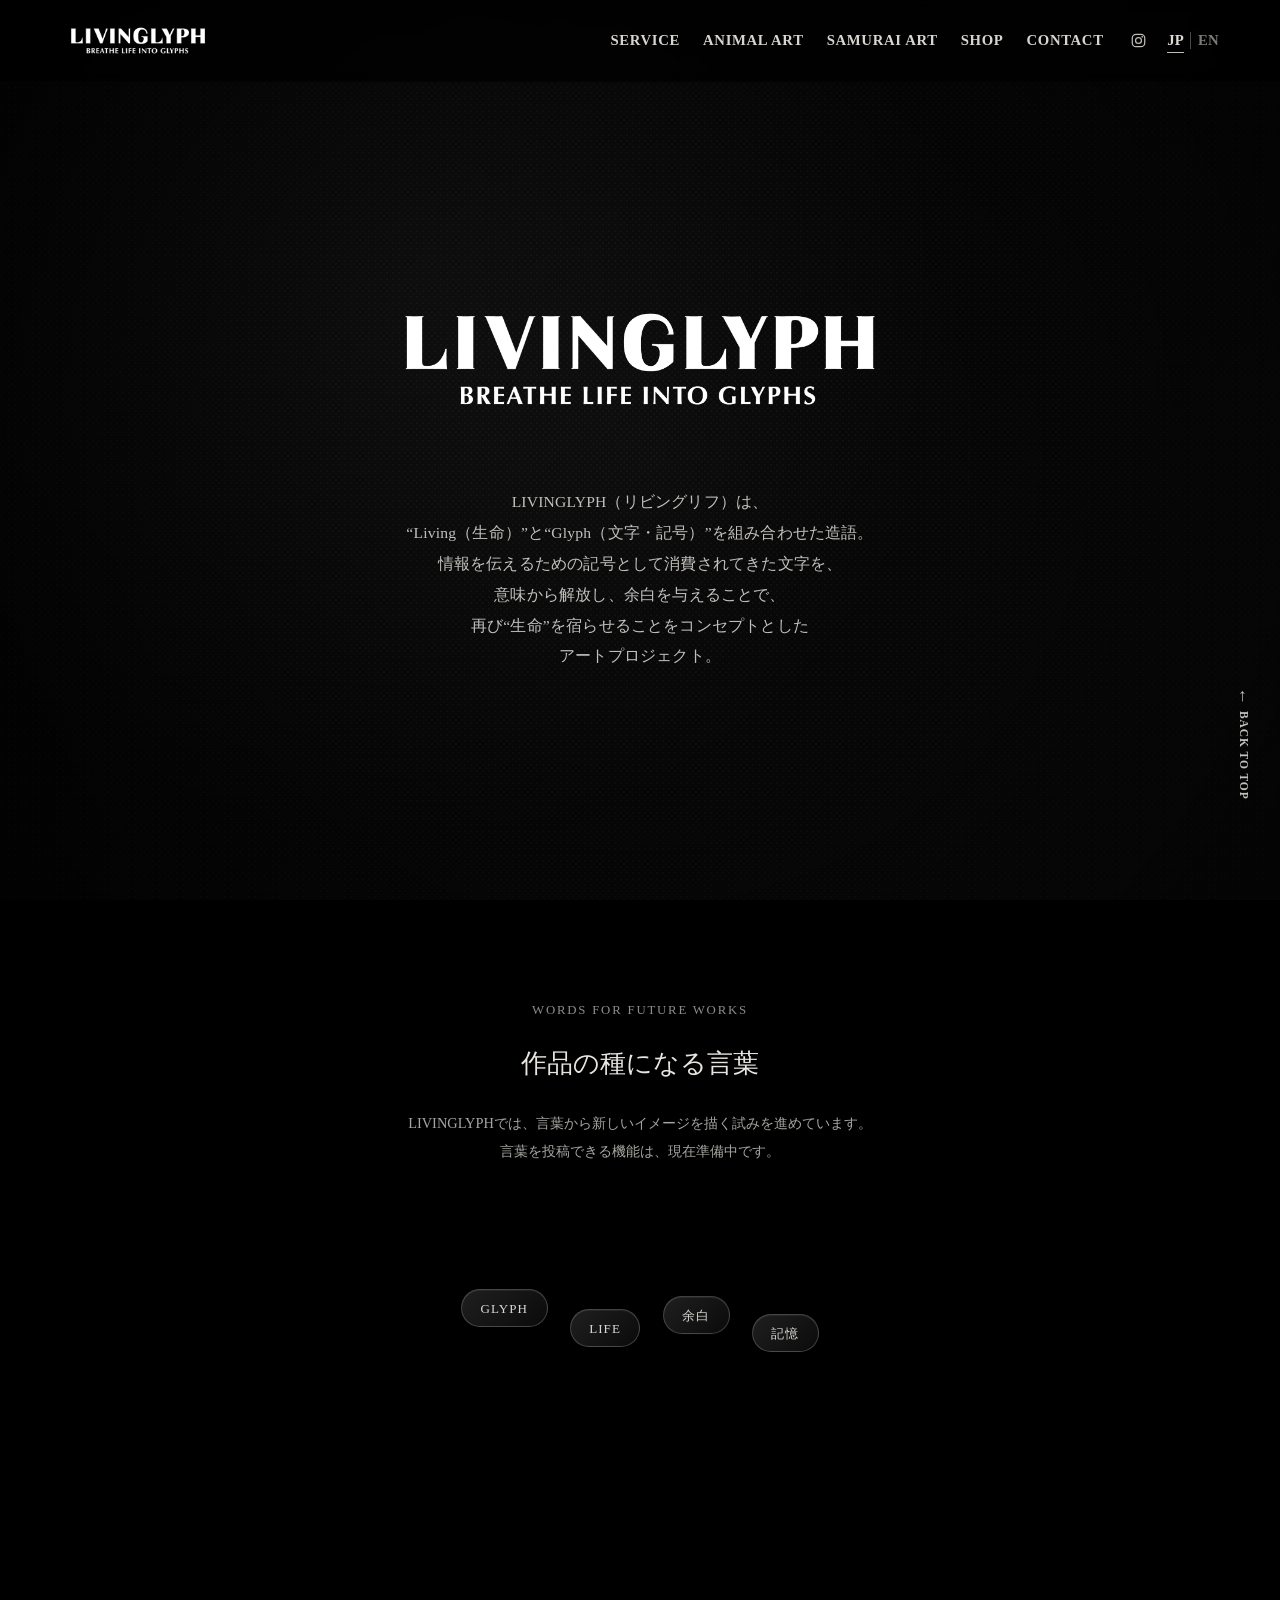
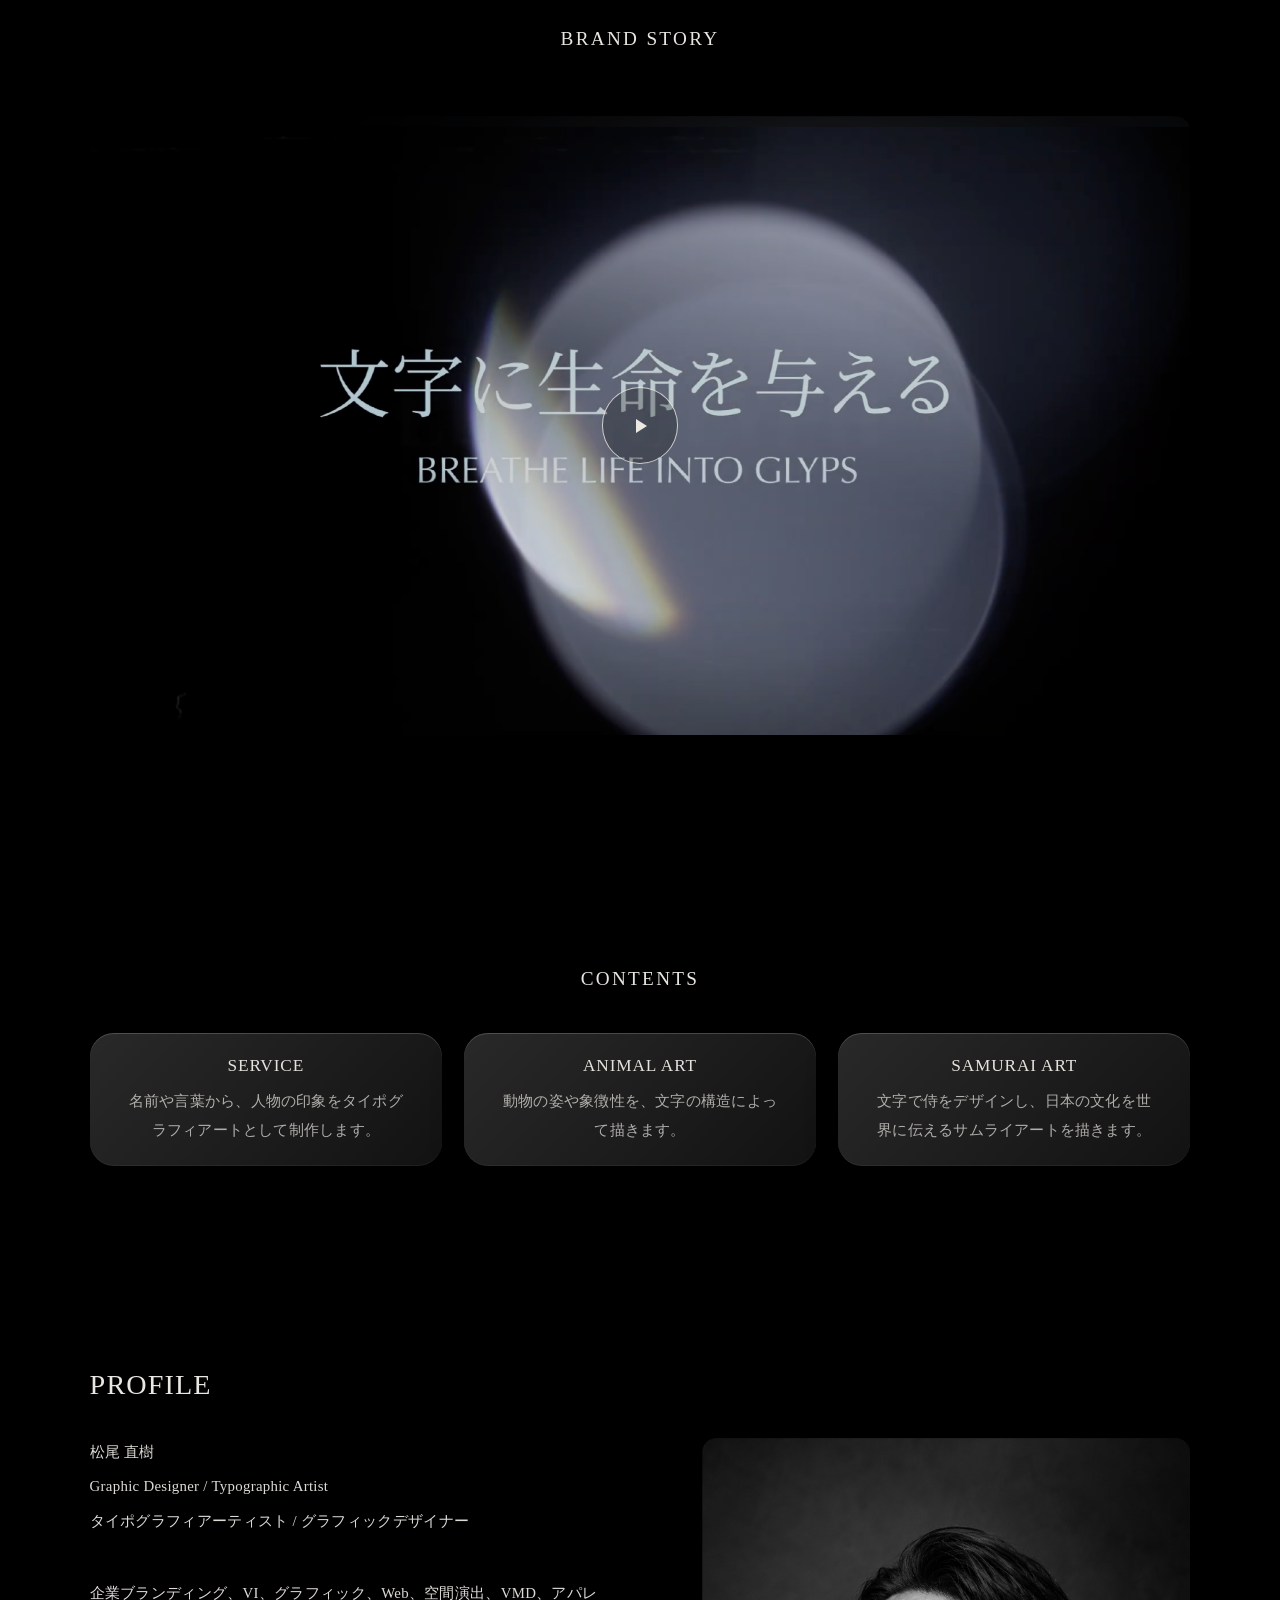
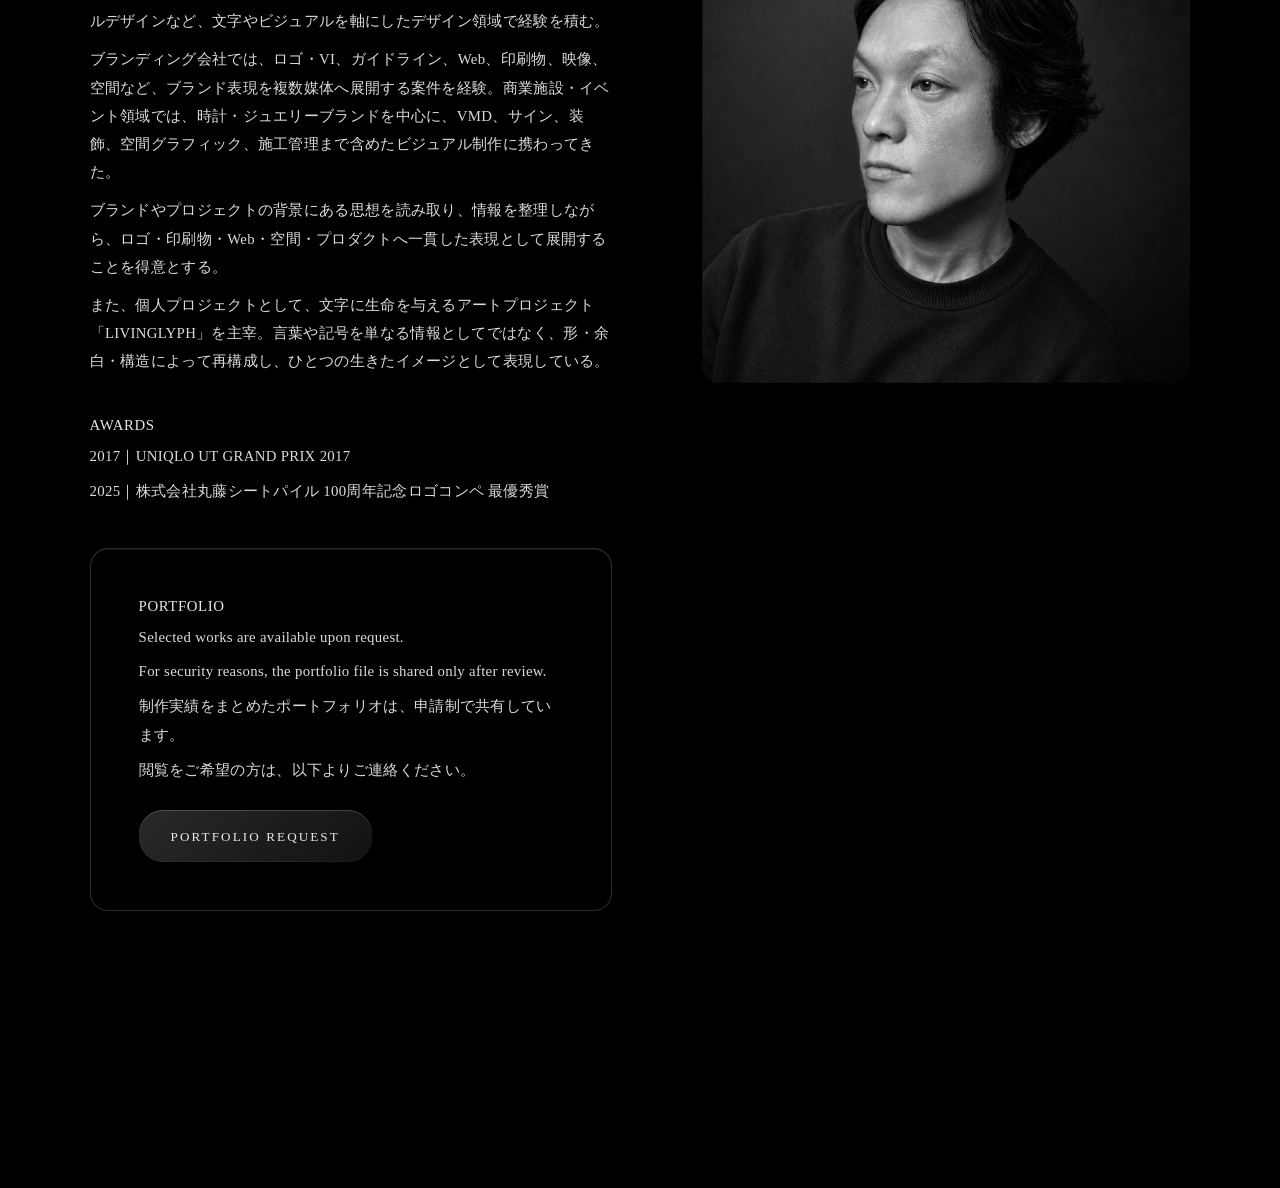
==== commit cbd0f6ec: "Temporarily disable word input feature" ====
--- a/index.html
+++ b/index.html
@@ -27,7 +27,7 @@
     />
     <link rel="preload" href="./assets/video/livinglyph.mp4" as="video" type="video/mp4" />
     <link rel="icon" href="assets/images/livinglyph-logo.png" type="image/png" />
-    <link rel="stylesheet" href="assets/css/styles.css?v=20260601wordloop2" />
+    <link rel="stylesheet" href="assets/css/styles.css?v=20260602wordclosed1" />
   </head>
   <body class="home-page top-page">
     <div class="site-noise" aria-hidden="true"></div>
@@ -146,19 +146,15 @@
 
         <section class="livinglyph-words" aria-labelledby="livinglyph-words-title">
           <div class="livinglyph-words__inner reveal">
-            <p class="livinglyph-words-kicker">THANK YOU FOR VISITING</p>
-            <h2 id="livinglyph-words-title">訪問ありがとうございます。</h2>
-            <p class="livinglyph-words-heading">現在集まっている言葉</p>
+            <p class="livinglyph-words-kicker">WORDS FOR FUTURE WORKS</p>
+            <h2 id="livinglyph-words-title">作品の種になる言葉</h2>
             <p class="livinglyph-words-description">
-              ここに集まった言葉が、今後LIVINGLYPHの新作制作のヒントになります。<br />
-              あなたが残した言葉も、どこかで作品になるかもしれません。
-            </p>
-            <p class="livinglyph-word-note">
-              ※ 誹謗中傷・差別的表現・暴力的表現・公序良俗に反する内容・個人情報は入力しないでください。<br />
-              入力された言葉は内容を確認のうえ、作品制作の参考として反映される場合があります。
+              LIVINGLYPHでは、言葉から新しいイメージを描く試みを進めています。<br />
+              言葉を投稿できる機能は、現在準備中です。
             </p>
             <div class="livinglyph-word-cloud" aria-live="polite" data-livinglyph-word-cloud></div>
-            <a class="livinglyph-words-link word-entry-cta" href="/?entry=1" data-livinglyph-reentry-link>言葉を入力する</a>
+            <!-- Word submission is temporarily disabled until external storage is ready. -->
+            <a class="livinglyph-words-link word-entry-cta" href="/?entry=1" data-livinglyph-reentry-link hidden aria-hidden="true" tabindex="-1">言葉を入力する</a>
           </div>
         </section>
 
@@ -242,6 +238,6 @@
       <p data-i18n="footerCopy">© 2026 LIVINGLYPH. All Rights Reserved.</p>
     </footer>
 
-    <script src="assets/js/app.js?v=20260601wordloop2" defer></script>
+    <script src="assets/js/app.js?v=20260602wordclosed1" defer></script>
   </body>
 </html>
--- a/assets/css/styles.css
+++ b/assets/css/styles.css
@@ -65,6 +65,37 @@
   opacity: 0.9;
 }
 
+body:has(.animal-art-page)::before {
+  opacity: 0.95;
+  background:
+    radial-gradient(ellipse at 18% 22%, rgba(190, 190, 190, 0.105), transparent 34%),
+    radial-gradient(ellipse at 82% 18%, rgba(150, 150, 150, 0.07), transparent 38%),
+    radial-gradient(ellipse at 48% 78%, rgba(170, 170, 170, 0.075), transparent 42%),
+    radial-gradient(ellipse at 72% 64%, rgba(120, 120, 120, 0.16), transparent 40%),
+    linear-gradient(135deg, #030303 0%, #0b0b0b 38%, #1a1a1a 68%, #050505 100%);
+  background-size:
+    150% 150%,
+    175% 175%,
+    190% 190%,
+    165% 165%,
+    240% 240%;
+  animation: livinglyphOrganicGradient 24s ease-in-out infinite alternate;
+}
+
+body:has(.animal-art-page)::after {
+  position: fixed;
+  inset: -18%;
+  z-index: 0;
+  pointer-events: none;
+  content: "";
+  opacity: 0.64;
+  background:
+    radial-gradient(ellipse at 28% 42%, rgba(180, 180, 180, 0.055), transparent 34%),
+    radial-gradient(ellipse at 72% 58%, rgba(150, 150, 150, 0.045), transparent 38%);
+  filter: blur(34px);
+  animation: livinglyphOrganicLayer 28s ease-in-out infinite alternate;
+}
+
 @media (max-width: 768px) {
   body::before {
     opacity: 0.95;
@@ -72,6 +103,11 @@
 
   body:has(.works-page)::before {
     opacity: 0.8;
+  }
+
+  body:has(.animal-art-page)::after {
+    opacity: 0.52;
+    filter: blur(26px);
   }
 }
 
@@ -828,10 +864,6 @@
   width: 300%;
   padding-left: 0;
   animation: livinglyphWordsLoopLow 42s linear infinite;
-}
-
-.livinglyph-word-cloud:hover .livinglyph-word-track {
-  animation-play-state: paused;
 }
 
 .livinglyph-word-group {
@@ -1017,6 +1049,11 @@
     box-shadow 0.3s ease;
 }
 
+.livinglyph-words-link[hidden],
+.word-entry-cta[hidden] {
+  display: none;
+}
+
 .livinglyph-words-link:hover,
 .livinglyph-words-link:focus-visible,
 .word-entry-cta:hover,
@@ -2306,6 +2343,58 @@
 
   100% {
     background-position: 0% 50%;
+  }
+}
+
+@keyframes livinglyphOrganicGradient {
+  0% {
+    background-position:
+      0% 0%,
+      100% 8%,
+      42% 100%,
+      80% 60%,
+      0% 0%;
+  }
+
+  35% {
+    background-position:
+      22% 18%,
+      72% 28%,
+      36% 82%,
+      62% 74%,
+      45% 32%;
+  }
+
+  70% {
+    background-position:
+      64% 36%,
+      38% 12%,
+      58% 62%,
+      30% 88%,
+      80% 70%;
+  }
+
+  100% {
+    background-position:
+      100% 80%,
+      12% 42%,
+      84% 36%,
+      18% 20%,
+      100% 100%;
+  }
+}
+
+@keyframes livinglyphOrganicLayer {
+  0% {
+    transform: translate3d(-2%, -1%, 0) scale(1);
+  }
+
+  50% {
+    transform: translate3d(3%, 2%, 0) scale(1.08) rotate(2deg);
+  }
+
+  100% {
+    transform: translate3d(-1%, 4%, 0) scale(1.04) rotate(-2deg);
   }
 }
 
@@ -2615,6 +2704,10 @@
   }
 
   body::before {
+    animation: none;
+  }
+
+  body:has(.animal-art-page)::after {
     animation: none;
   }
 
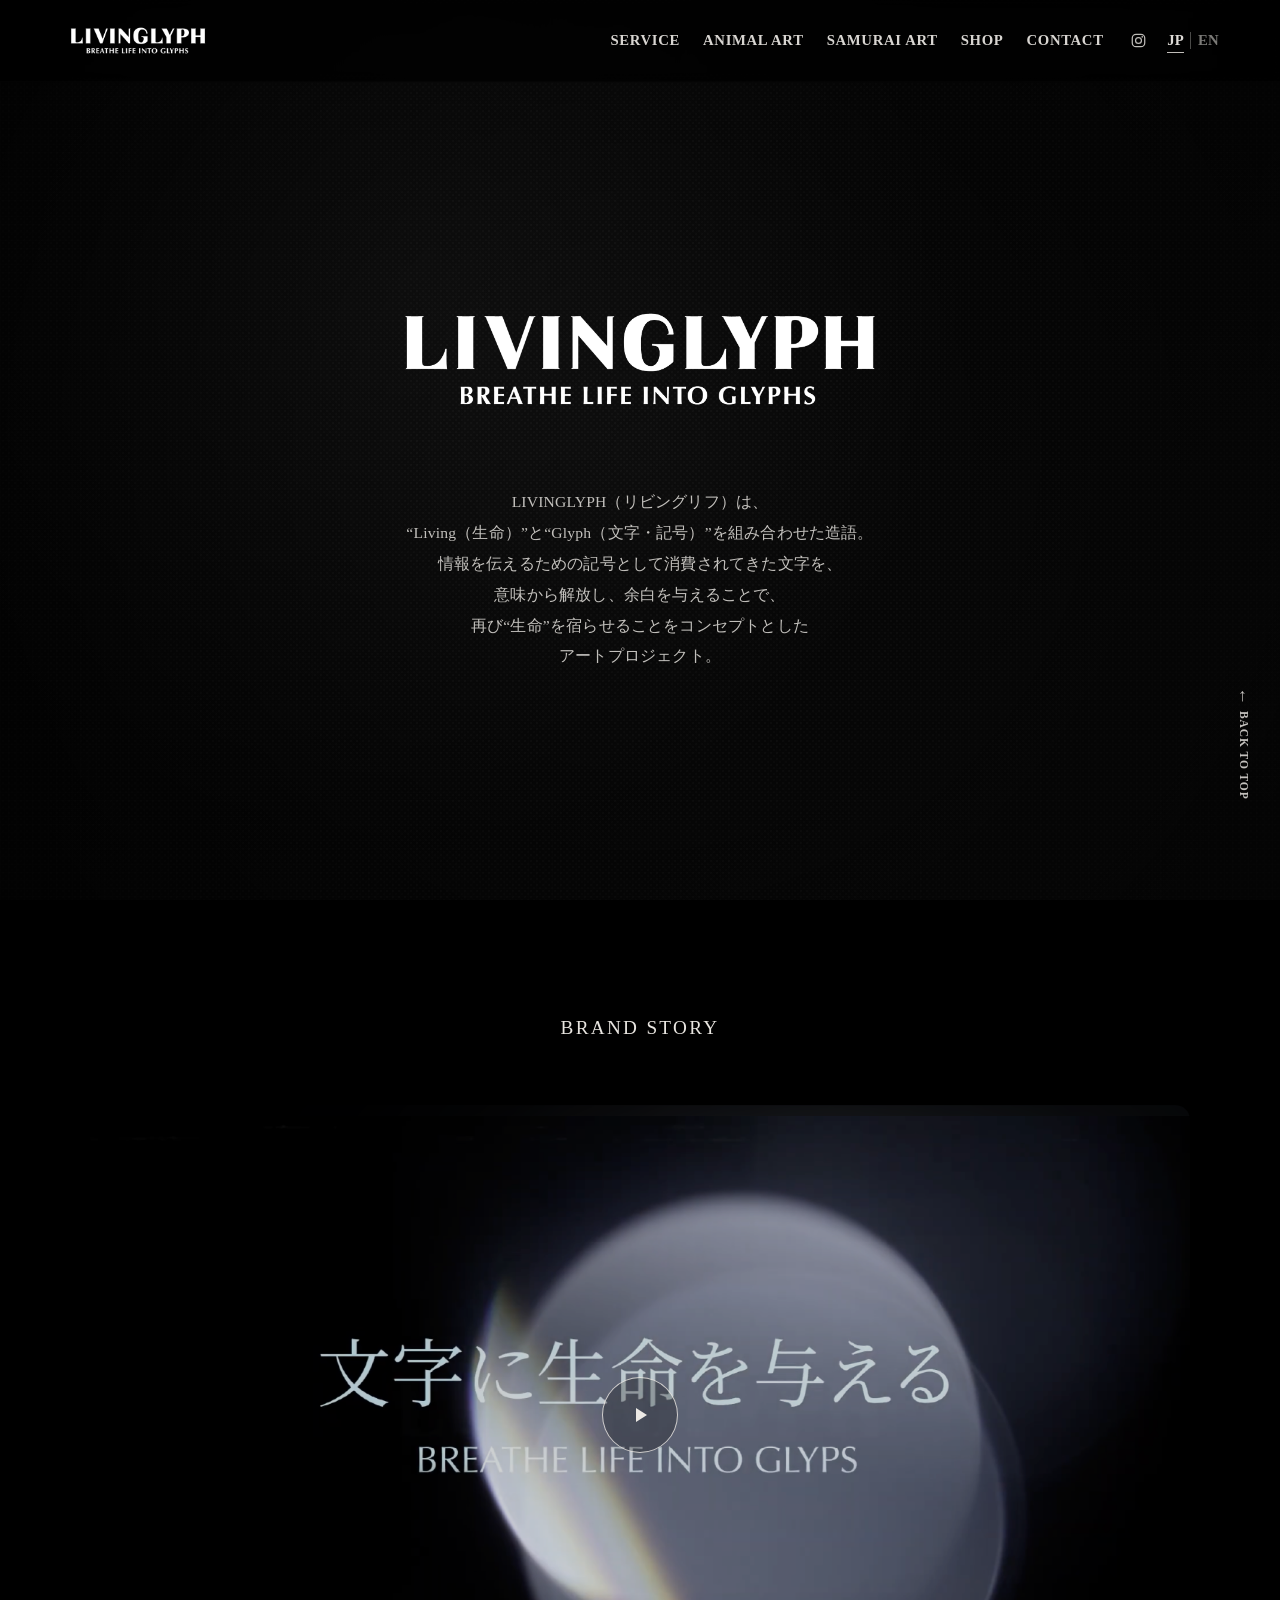
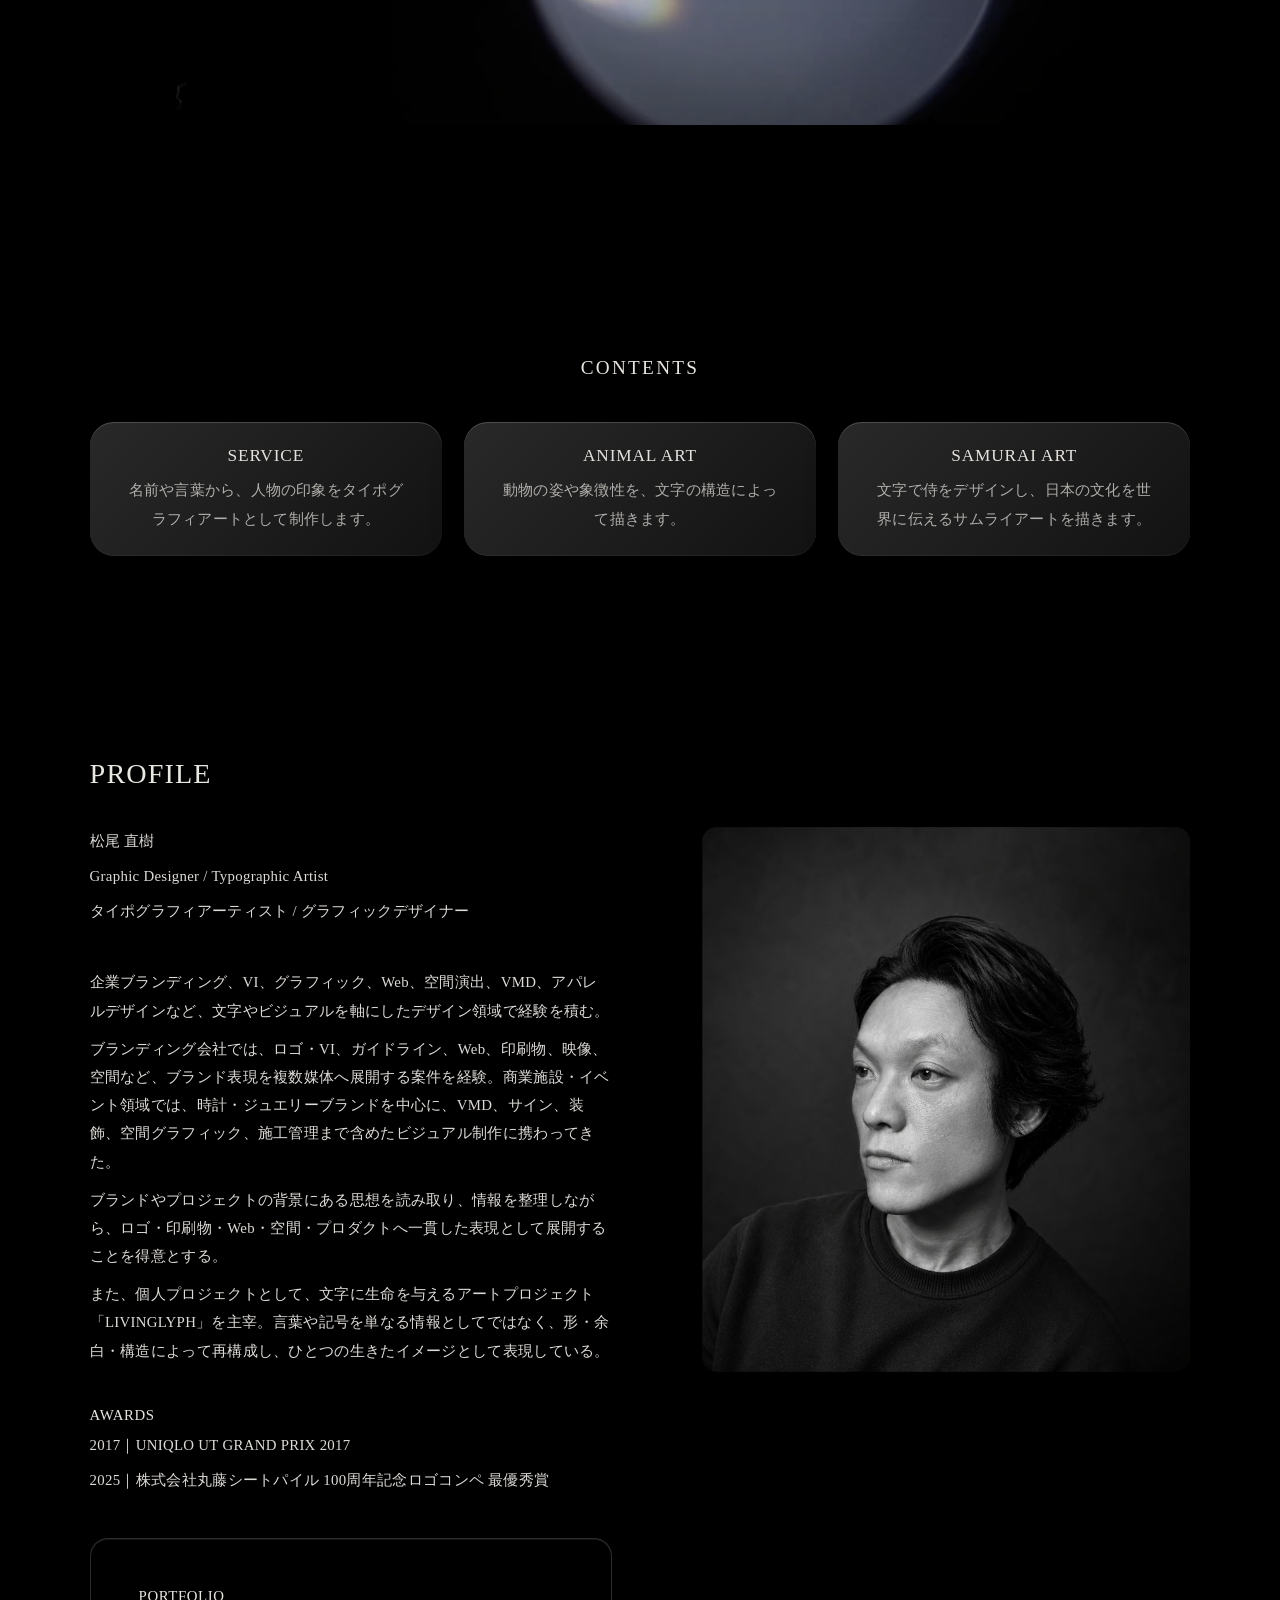
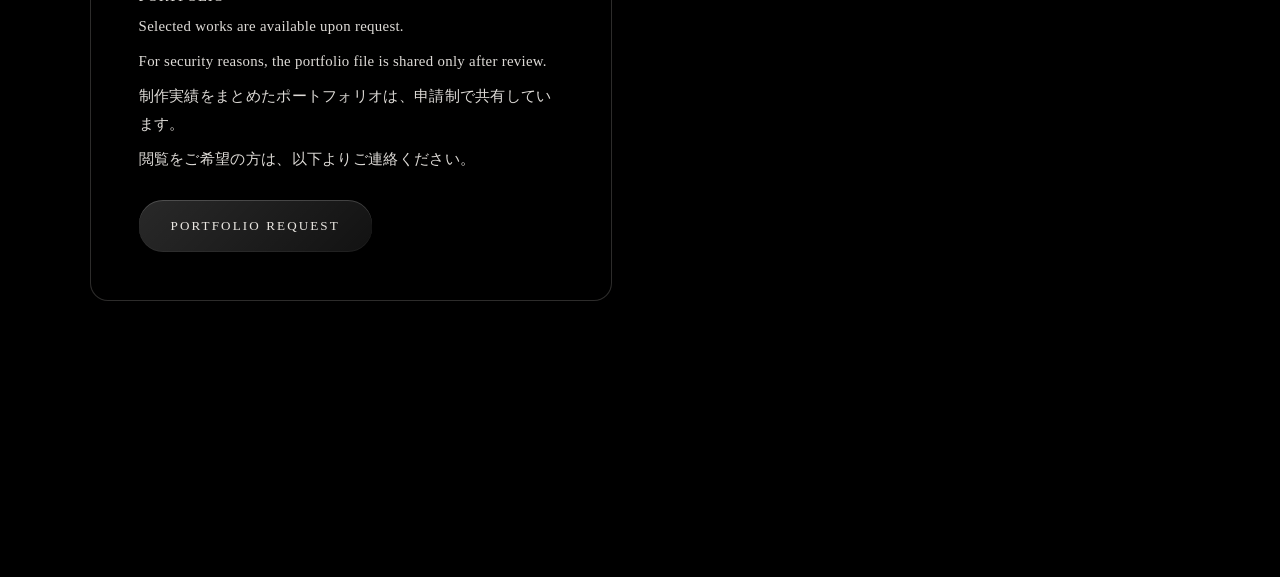
==== commit fb8489b0: "Hide word input section temporarily" ====
--- a/index.html
+++ b/index.html
@@ -27,7 +27,7 @@
     />
     <link rel="preload" href="./assets/video/livinglyph.mp4" as="video" type="video/mp4" />
     <link rel="icon" href="assets/images/livinglyph-logo.png" type="image/png" />
-    <link rel="stylesheet" href="assets/css/styles.css?v=20260602wordclosed1" />
+    <link rel="stylesheet" href="assets/css/styles.css?v=20260602wordsectionoff1" />
   </head>
   <body class="home-page top-page">
     <div class="site-noise" aria-hidden="true"></div>
@@ -144,7 +144,7 @@
           <h1 class="sr-only">LIVINGLYPH</h1>
         </section>
 
-        <section class="livinglyph-words" aria-labelledby="livinglyph-words-title">
+        <section class="livinglyph-words is-disabled" aria-labelledby="livinglyph-words-title" hidden aria-hidden="true">
           <div class="livinglyph-words__inner reveal">
             <p class="livinglyph-words-kicker">WORDS FOR FUTURE WORKS</p>
             <h2 id="livinglyph-words-title">作品の種になる言葉</h2>
--- a/assets/css/styles.css
+++ b/assets/css/styles.css
@@ -781,6 +781,10 @@
   padding: clamp(4.8rem, 8vw, 7.6rem) clamp(1.4rem, 7vw, 7rem);
   background: transparent;
   text-align: center;
+}
+
+.livinglyph-words.is-disabled {
+  display: none;
 }
 
 .livinglyph-words__inner {
